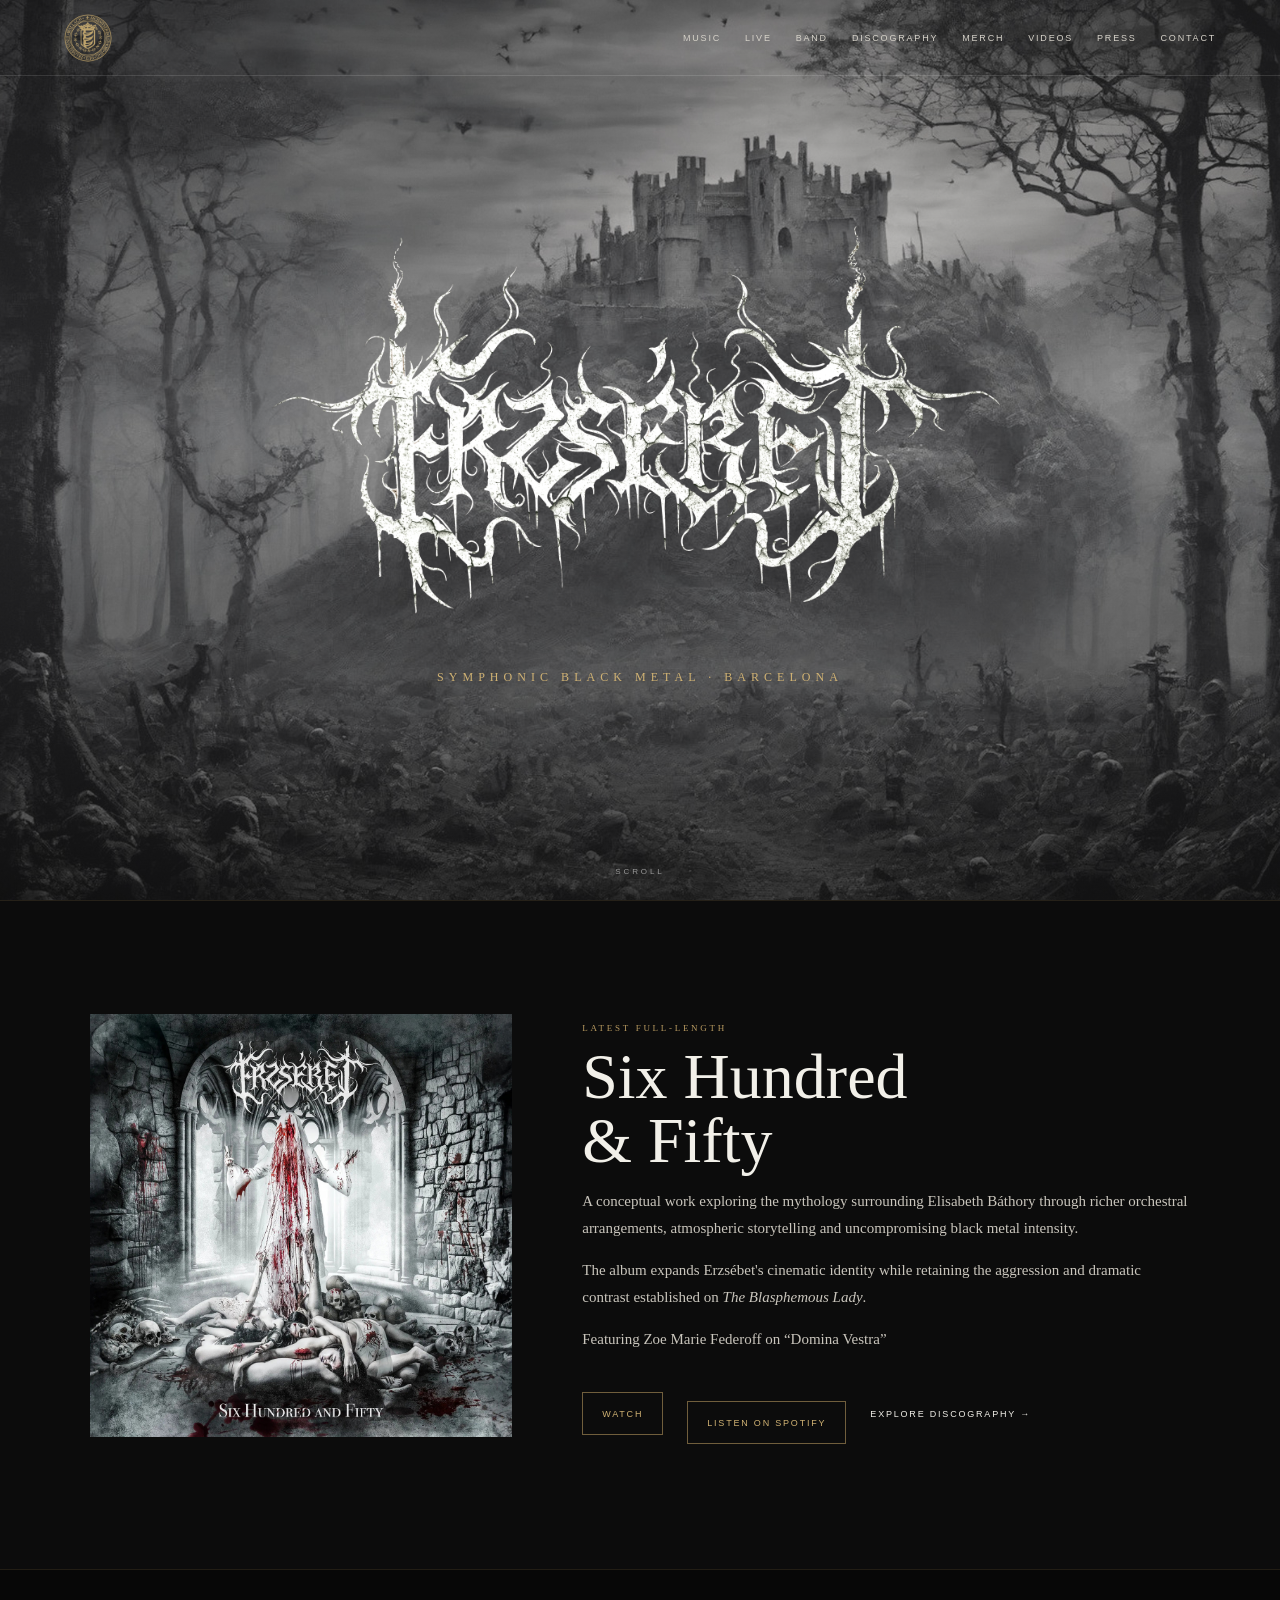
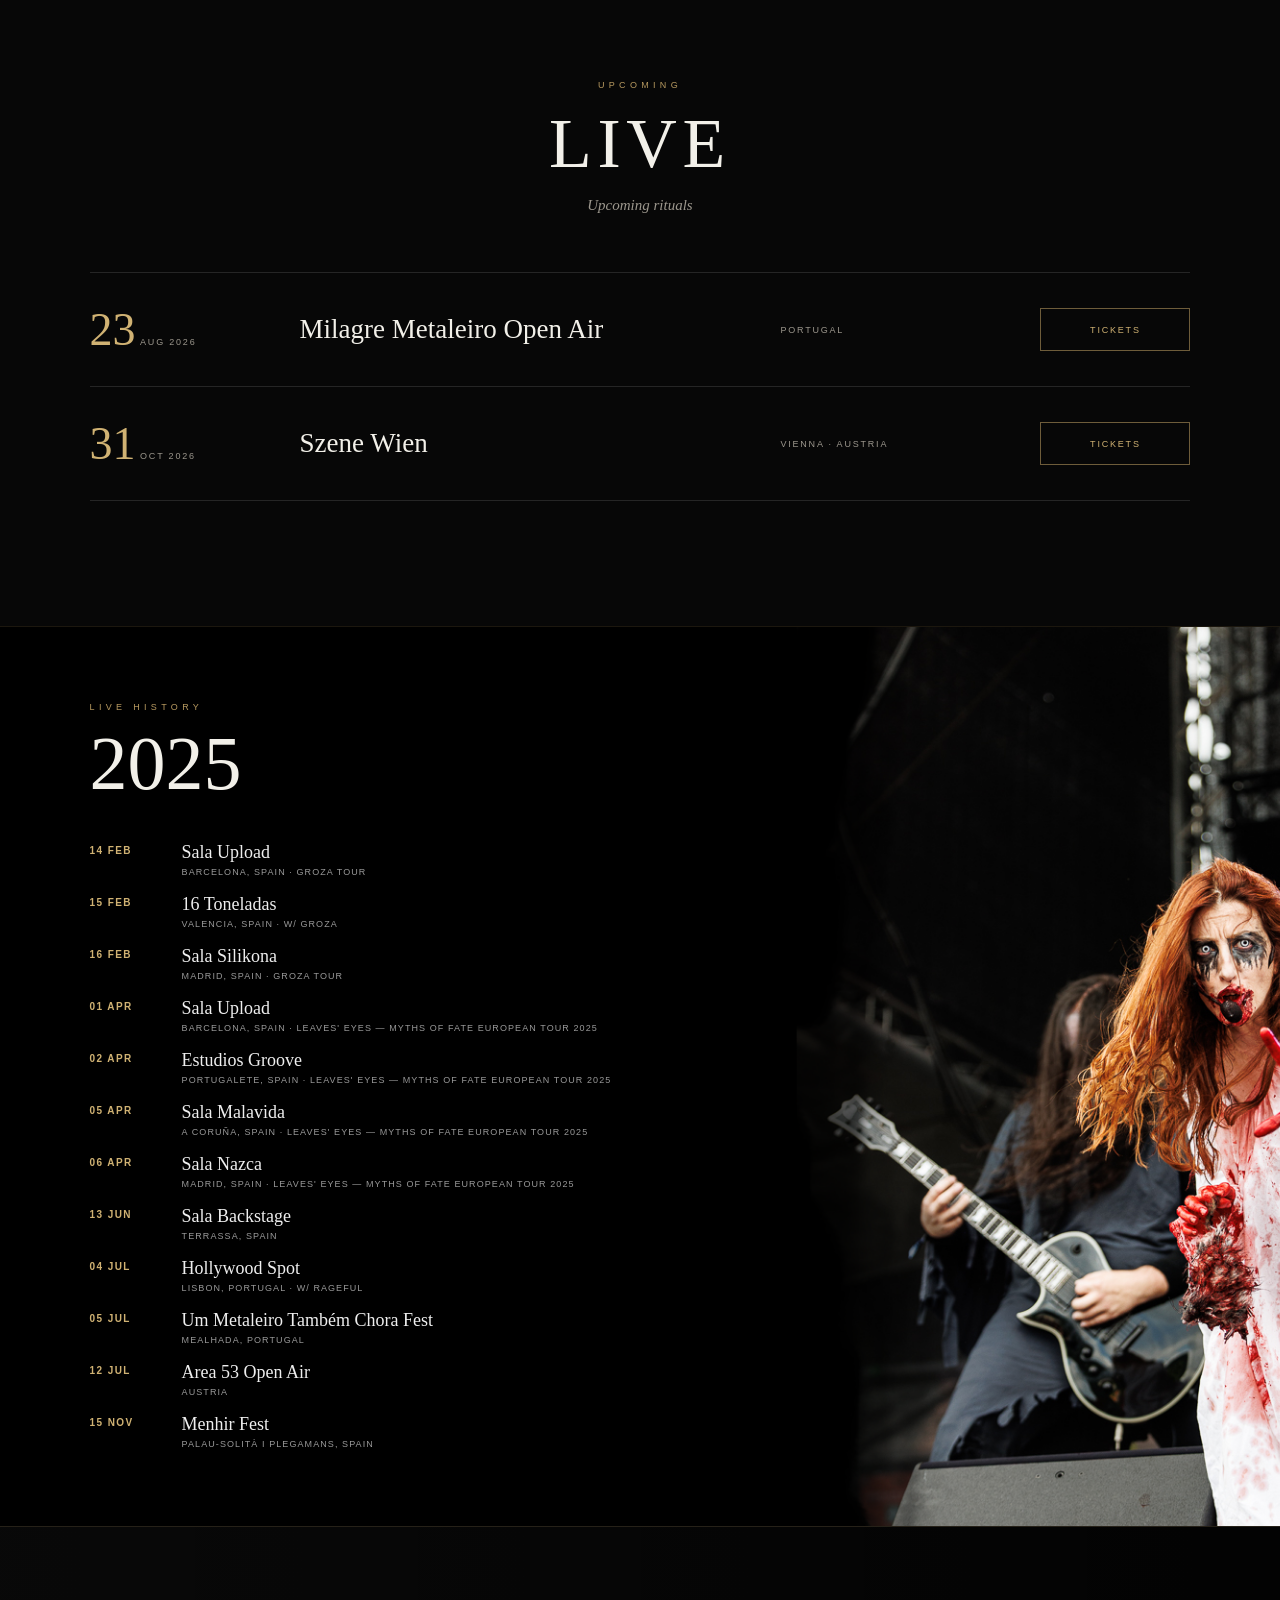
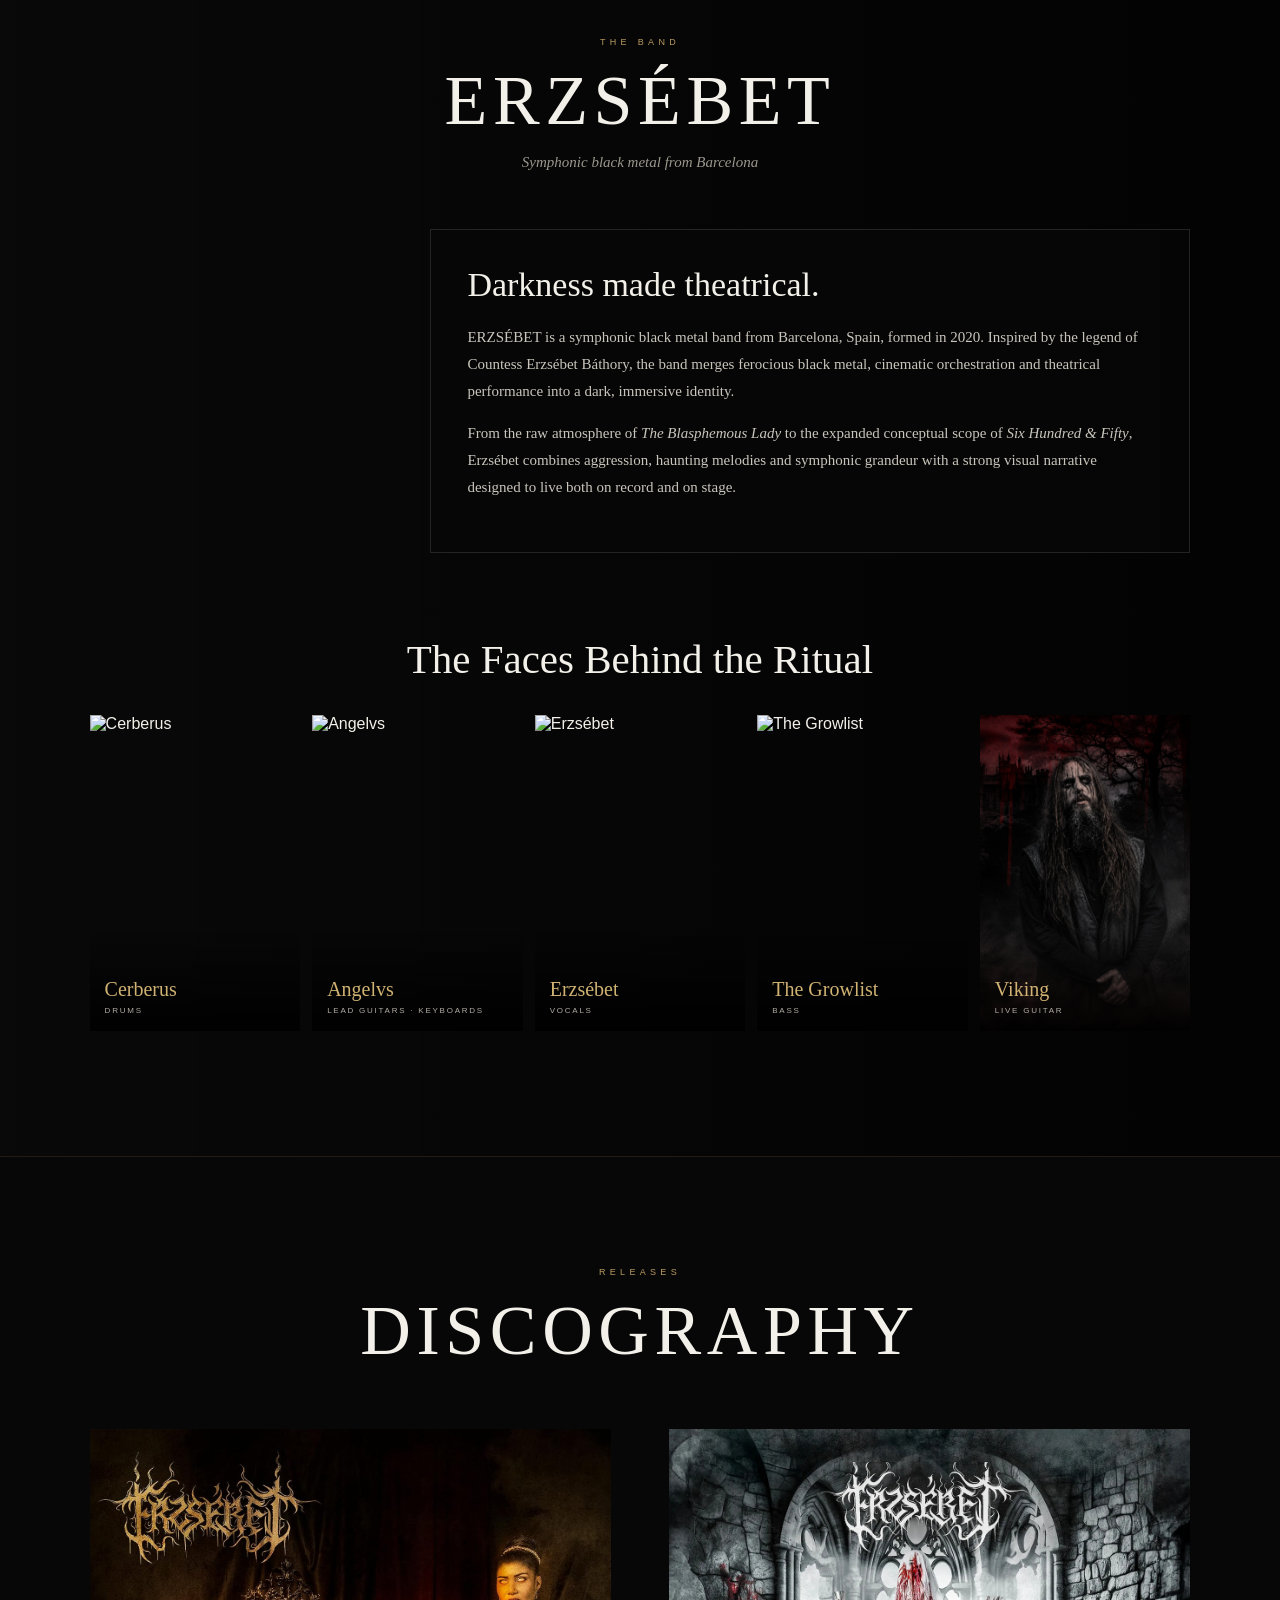
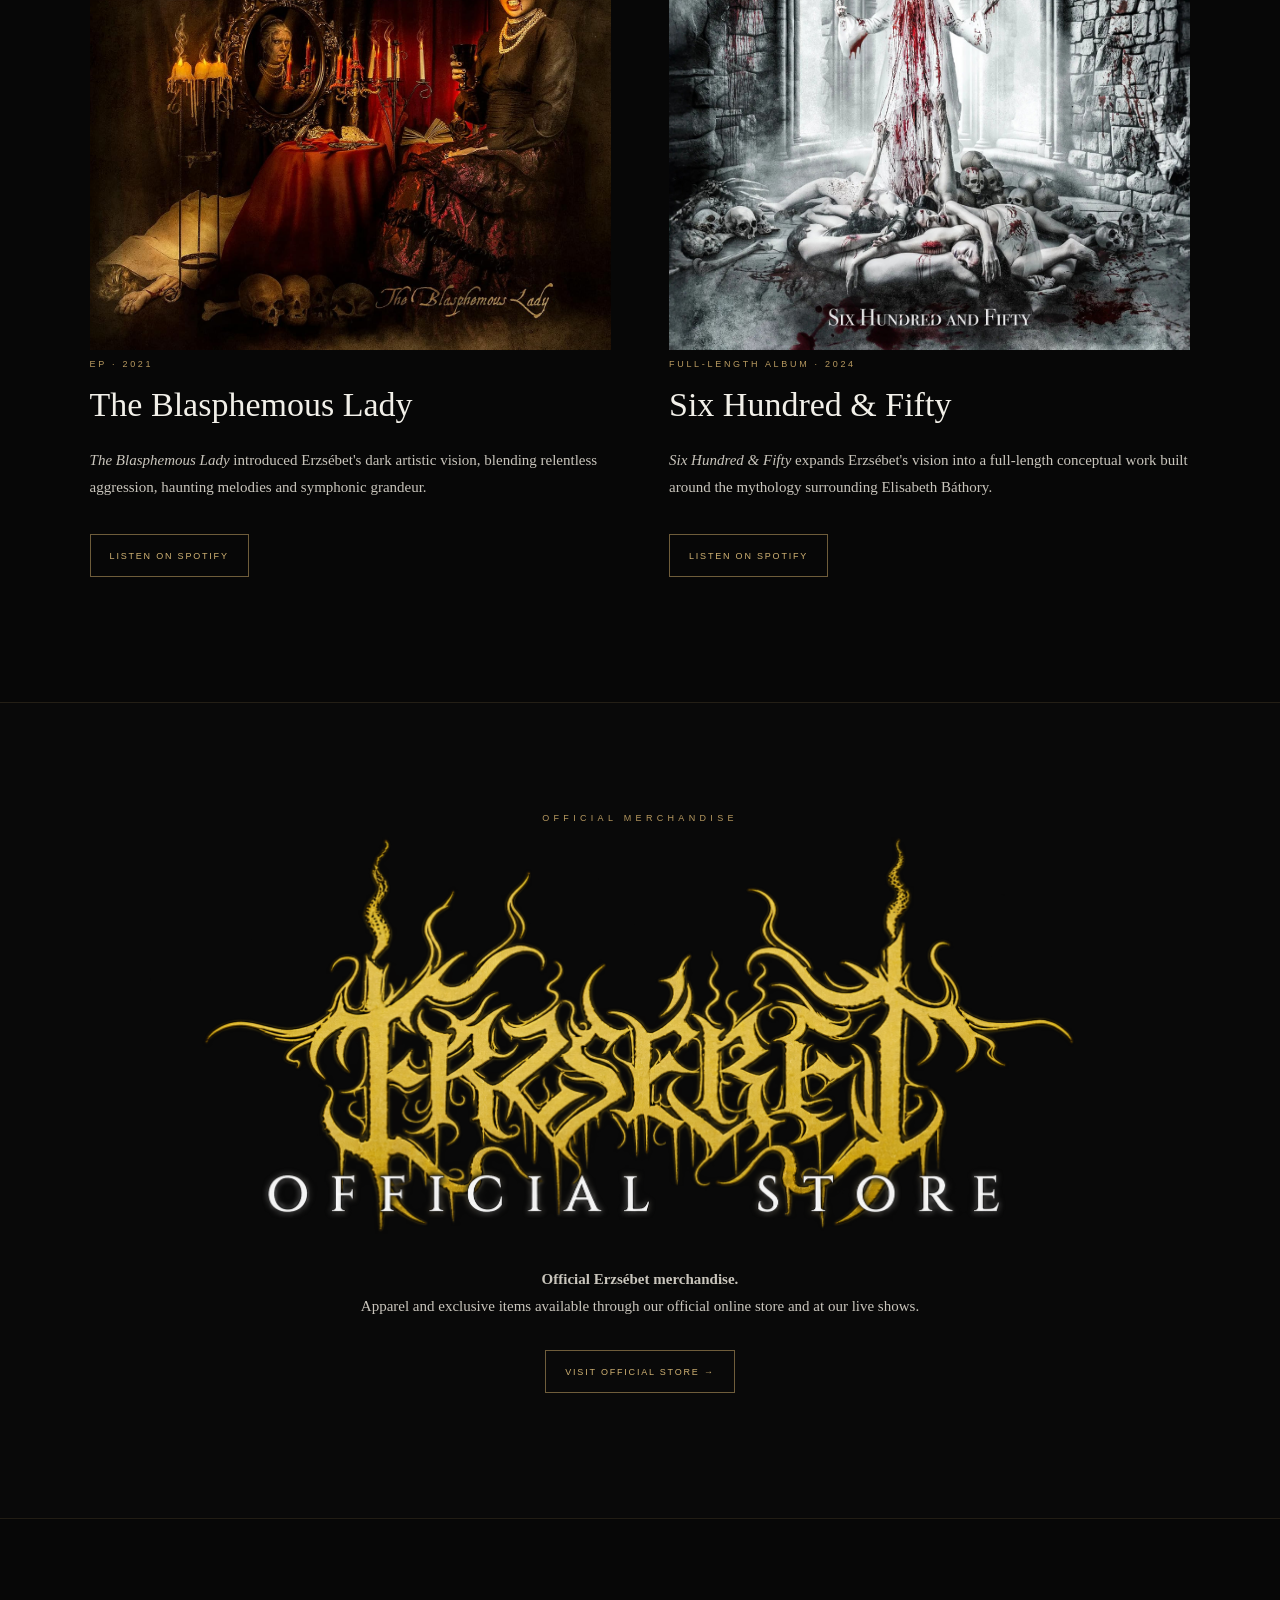
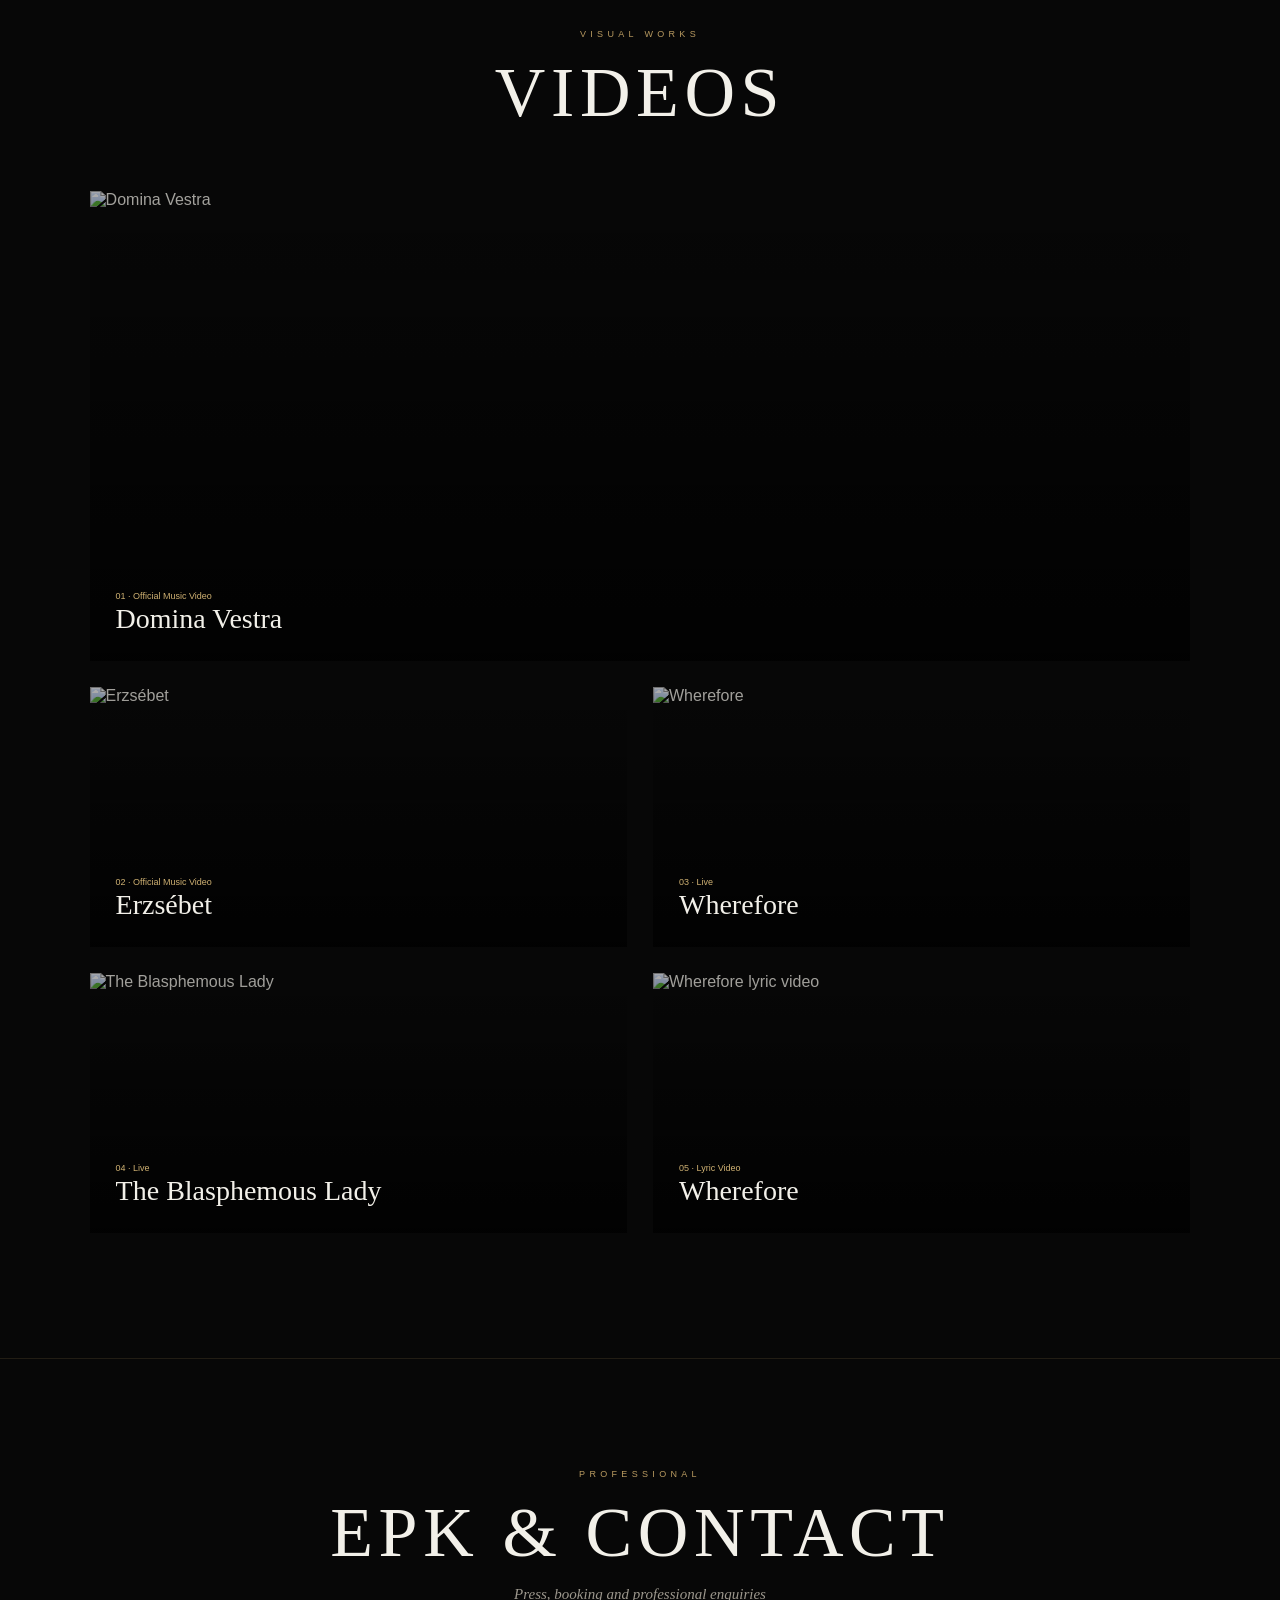
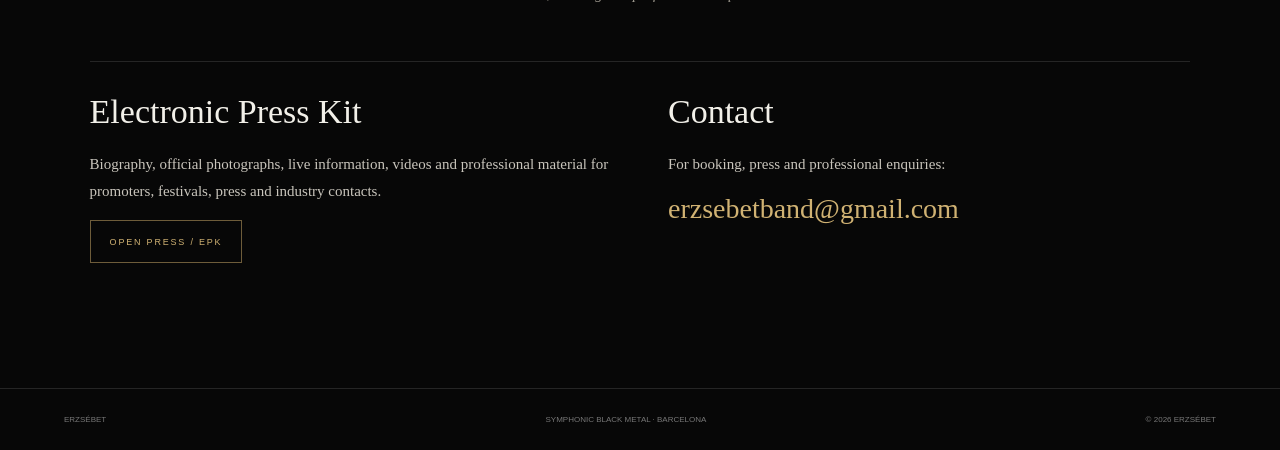
==== index.html @ c4581b89 "Add Open Graph and social sharing metadata" ====
<!doctype html><html lang="en"><head><meta charset="utf-8"><meta name="viewport" content="width=device-width,initial-scale=1"><meta name="theme-color" content="#070707"><title>Erzsébet — Symphonic Black Metal from Barcelona | Official Website</title><meta name="description" content="Official website of Erzsébet, symphonic black metal from Barcelona. Music, live dates, videos, discography, official merchandise, press kit and booking contact."><meta name="robots" content="index,follow"><link rel="canonical" href="https://erzsebet-website.vercel.app/"><meta property="og:type" content="website"><meta property="og:site_name" content="Erzsébet"><meta property="og:title" content="Erzsébet — Symphonic Black Metal from Barcelona"><meta property="og:description" content="Official website of Erzsébet. Music, live dates, videos, discography, official merchandise, press kit and booking contact."><meta property="og:url" content="https://erzsebet-website.vercel.app/"><meta property="og:image" content="https://erzsebet-website.vercel.app/assets/band.jpg"><meta property="og:image:alt" content="Erzsébet — Symphonic Black Metal from Barcelona"><meta name="twitter:card" content="summary_large_image"><meta name="twitter:title" content="Erzsébet — Symphonic Black Metal from Barcelona"><meta name="twitter:description" content="Official website of Erzsébet. Music, live dates, videos, discography, official merchandise, press kit and booking contact."><meta name="twitter:image" content="https://erzsebet-website.vercel.app/assets/band.jpg"><link rel="icon" href="./assets/seal-button.svg" type="image/svg+xml"><style>:root{--gold:#b89a60;--gold-soft:#d0b273;--ink:#f2f0e9;--muted:#9c978d;--line:rgba(255,255,255,.12);--black:#070707}*{box-sizing:border-box}html{scroll-behavior:smooth}html,body{margin:0;min-height:100%;background:var(--black);color:var(--ink)}body{font-family:Arial,Helvetica,sans-serif;overflow-x:hidden}a{color:inherit;text-decoration:none}img{max-width:100%}.hero{position:relative;min-height:100svh;overflow:hidden;display:grid;place-items:center;background:#0a0a0a url('./assets/hero.jpg') center/cover no-repeat}.hero:before{content:"";position:absolute;inset:0;background:linear-gradient(180deg,rgba(0,0,0,.36),rgba(0,0,0,.12) 48%,rgba(0,0,0,.55))}header{position:absolute;z-index:3;top:0;left:0;right:0;height:76px;padding:0 5vw;display:flex;align-items:center;justify-content:space-between;border-bottom:1px solid var(--line)}.monogram{width:48px;height:48px;display:grid;place-items:center}.monogram img{width:100%;height:100%;object-fit:contain}nav{display:flex;gap:24px;font-size:9px;letter-spacing:.2em;text-transform:uppercase;color:#d7d3ca}.center{position:relative;z-index:2;width:min(980px,78vw);display:flex;flex-direction:column;align-items:center}.logo{width:min(900px,100%);max-height:48vh;object-fit:contain}.tagline{margin:22px 0 0;font:400 12px Georgia,serif;letter-spacing:.42em;text-transform:uppercase;color:var(--gold-soft)}.scroll{position:absolute;z-index:2;bottom:24px;font-size:8px;letter-spacing:.36em;text-transform:uppercase;color:#999}.section-shell{width:min(1120px,86vw);margin:auto}.eyebrow{text-align:center;margin:0 0 14px;color:var(--gold);font-size:9px;letter-spacing:.48em;text-transform:uppercase}.section-title{text-align:center;margin:0;font:400 clamp(38px,6vw,70px) Georgia,serif;letter-spacing:.08em;text-transform:uppercase}.section-intro{text-align:center;margin:13px auto 58px;color:var(--muted);font:italic 15px Georgia,serif}.music,.live,.band,.discography,.merch,.videos,.contact{padding:110px 7vw 125px;border-top:1px solid rgba(184,154,96,.15)}.music{background:#0c0c0c}.music-grid{display:grid;grid-template-columns:.82fr 1.18fr;gap:70px;align-items:center}.latest-cover img,.cover{width:100%;aspect-ratio:1;object-fit:cover}.music-copy .overline,.release-meta{color:var(--gold);font-size:9px;letter-spacing:.3em;text-transform:uppercase}.music-copy h2{font:400 clamp(38px,5vw,66px)/1 Georgia,serif;margin:0}.music-copy p,.release-description,.band-copy p,.contact-block p{color:#c9c5bc;font:15px/1.8 Georgia,serif}.button,.ticket,.spotify{display:inline-flex;align-items:center;justify-content:center;min-height:43px;padding:0 19px;border:1px solid rgba(184,154,96,.58);color:var(--gold-soft);font-size:9px;letter-spacing:.2em;text-transform:uppercase}.action-row{display:flex;gap:24px;margin-top:30px;align-items:center;flex-wrap:wrap}.text-link{font-size:9px;letter-spacing:.2em;text-transform:uppercase}.dates{border-top:1px solid var(--line)}.date-row{display:grid;grid-template-columns:180px 1fr 230px 150px;gap:30px;align-items:center;padding:30px 0;border-bottom:1px solid var(--line)}.day{font:46px Georgia,serif;color:var(--gold-soft)}.month-year,.location{font-size:9px;letter-spacing:.2em;text-transform:uppercase;color:var(--muted)}.event-name{font:27px Georgia,serif}.live-history{position:relative;min-height:900px;border-top:1px solid rgba(184,154,96,.15);background:#000 url('./assets/live-history-2025.png') center/cover no-repeat;display:flex;align-items:center}.history-wrap{width:min(1120px,86vw);margin:auto}.history-copy{width:48%;max-width:590px;padding:70px 0}.history-kicker{margin:0 0 8px;color:var(--gold);font-size:9px;letter-spacing:.48em;text-transform:uppercase}.history-year{margin:0 0 34px;font:400 clamp(48px,6vw,76px) Georgia,serif;color:var(--ink)}.history-list{display:grid;gap:13px}.history-item{display:grid;grid-template-columns:76px 1fr;gap:16px;align-items:start}.history-date{color:var(--gold-soft);font-size:10px;font-weight:bold;letter-spacing:.14em;text-transform:uppercase;padding-top:4px}.history-place{font:18px/1.25 Georgia,serif;color:#eee}.history-detail{display:block;margin-top:3px;color:#999;font:9px/1.5 Arial,sans-serif;letter-spacing:.12em;text-transform:uppercase}.band{position:relative;background:#0c0c0c url('./assets/band.jpg') center 42%/cover no-repeat}.band:before{content:"";position:absolute;inset:0;background:linear-gradient(90deg,rgba(0,0,0,.3),rgba(0,0,0,.78))}.band .section-shell{position:relative}.band-grid{display:grid;grid-template-columns:minmax(0,760px);justify-content:end;margin-top:58px}.band-copy{padding:36px;background:rgba(7,7,7,.6);border:1px solid var(--line)}.band-copy h3,.contact-block h3{font:400 34px Georgia,serif;margin:0 0 20px}.faces{margin-top:82px}.faces-title{text-align:center;margin:0 0 32px;font:400 clamp(28px,3.2vw,42px) Georgia,serif}.faces-grid{display:grid;grid-template-columns:repeat(5,1fr);gap:12px}.face-card{position:relative;aspect-ratio:2/3;overflow:hidden}.face-card img{width:100%;height:100%;object-fit:cover}.face-info{position:absolute;left:0;right:0;bottom:0;padding:54px 15px 16px;background:linear-gradient(transparent,rgba(0,0,0,.94))}.face-name{display:block;color:var(--gold-soft);font:20px Georgia,serif}.face-role{display:block;margin-top:5px;color:#b2ada4;font-size:8px;letter-spacing:.22em;text-transform:uppercase}.releases{display:grid;grid-template-columns:1fr 1fr;gap:58px;margin-top:58px}.releases article{display:flex;flex-direction:column}.release-title{font:400 34px Georgia,serif;margin:8px 0}.release-description{flex:1}.spotify{margin-top:18px;align-self:flex-start}.merch{text-align:center;background:#090909}.merch-brand{width:min(980px,96%);margin:0 auto 28px}.merch-copy{max-width:650px;margin:26px auto 30px;color:#c9c5bc;font:15px/1.8 Georgia,serif}.video-grid{display:grid;grid-template-columns:1fr 1fr;gap:26px;margin-top:58px}.video-card{position:relative;min-height:260px;overflow:hidden}.video-card:first-child{grid-column:1/-1;min-height:470px}.video-card img{width:100%;height:100%;min-height:260px;object-fit:cover;filter:brightness(.68)}.video-card:first-child img{min-height:470px}.video-overlay{position:absolute;inset:0;display:flex;align-items:flex-end;padding:26px;background:linear-gradient(transparent,rgba(0,0,0,.8))}.video-label{font:28px Georgia,serif}.video-index{color:var(--gold-soft);font-size:9px}.contact-grid{display:grid;grid-template-columns:1fr 1fr;gap:56px;margin-top:58px;border-top:1px solid var(--line)}.contact-block{padding-top:31px}.email{color:var(--gold-soft);font:28px Georgia,serif}footer{display:flex;justify-content:space-between;padding:26px 5vw;border-top:1px solid var(--line);font-size:8px;color:#777;text-transform:uppercase}@media(max-width:780px){header{height:auto;min-height:102px;padding:14px 18px;display:grid;grid-template-columns:42px 1fr;gap:12px;align-items:start}.hero nav{overflow-x:auto;white-space:nowrap;padding:11px 2px}.center{width:88vw;padding-top:86px}.tagline{text-align:center;width:100%}.music,.live,.band,.discography,.merch,.videos,.contact{padding:72px 18px 82px}.music-grid,.releases,.video-grid,.contact-grid{grid-template-columns:1fr}.date-row{grid-template-columns:1fr;gap:9px}.button,.ticket,.spotify{width:100%;min-height:46px;margin-left:0;margin-right:0;align-self:stretch;text-align:center}.action-row{display:grid;grid-template-columns:1fr 1fr;gap:12px;width:100%;align-items:stretch}.action-row .button,.action-row .spotify{margin-top:0;width:100%}.action-row .text-link{grid-column:1/-1;text-align:center;padding:8px 0 0}.date-row .ticket{width:100%;justify-self:stretch;margin-top:8px}.releases article>.spotify{width:100%;align-self:stretch;margin-top:18px}.merch .button{display:flex;width:min(100%,360px);margin:0 auto}.contact-block .button{display:flex;width:100%;margin-top:18px}.live-history{min-height:auto;background-position:68% center;background-size:cover}.live-history:before{content:"";position:absolute;inset:0;background:rgba(0,0,0,.72)}.history-wrap{position:relative;width:calc(100% - 36px)}.history-copy{width:100%;max-width:none;padding:70px 0}.history-item{grid-template-columns:68px 1fr}.history-place{font-size:16px}.faces-grid{grid-template-columns:repeat(2,1fr)}.video-card,.video-card:first-child{min-height:0;aspect-ratio:16/9}.video-card img,.video-card:first-child img{min-height:0;height:100%}footer{flex-direction:column;gap:8px;text-align:center}}@media(max-width:420px){.action-row{grid-template-columns:1fr}.action-row .text-link{grid-column:1}.button,.ticket,.spotify{min-height:48px}}</style></head><body><section class="hero" id="home"><header><a class="monogram" href="#home"><img src="./assets/seal-button.svg" alt=""></a><nav><a href="#music">Music</a><a href="#live">Live</a><a href="#band">Band</a><a href="#discography">Discography</a><a href="#merch">Merch</a><a href="#videos">Videos</a><a href="./press.html">Press</a><a href="#contact">Contact</a></nav></header><div class="center"><img class="logo" src="./assets/logo.png" alt="Erzsébet"><p class="tagline">Symphonic Black Metal · Barcelona</p></div><a class="scroll" href="#music">Scroll</a></section><section class="music" id="music"><div class="section-shell music-grid"><div class="latest-cover"><img src="./assets/six-hundred-fifty.jpg" alt="Six Hundred & Fifty"></div><div class="music-copy"><p class="overline">Latest full-length</p><h2>Six Hundred<br>&amp; Fifty</h2><p>A conceptual work exploring the mythology surrounding Elisabeth Báthory through richer orchestral arrangements, atmospheric storytelling and uncompromising black metal intensity.</p><p>The album expands Erzsébet's cinematic identity while retaining the aggression and dramatic contrast established on <em>The Blasphemous Lady</em>.</p><p>Featuring Zoe Marie Federoff on “Domina Vestra”</p><div class="action-row"><a class="button" href="#videos">Watch</a><a class="spotify" href="https://open.spotify.com/intl-es/album/4jH297Oj7DX67HtGsuLCQL" target="_blank">Listen on Spotify</a><a class="text-link" href="#discography">Explore discography →</a></div></div></div></section><section class="live" id="live"><div class="section-shell"><p class="eyebrow">Upcoming</p><h2 class="section-title">Live</h2><p class="section-intro">Upcoming rituals</p><div class="dates"><article class="date-row"><div><span class="day">23</span> <span class="month-year">Aug 2026</span></div><div class="event-name">Milagre Metaleiro Open Air</div><div class="location">Portugal</div><a class="ticket" href="https://www.masqueticket.com/entradas/milagre-metaleiro-mmoa-festival-portugal-bilhetes-tickets-2026" target="_blank">Tickets</a></article><article class="date-row"><div><span class="day">31</span> <span class="month-year">Oct 2026</span></div><div class="event-name">Szene Wien</div><div class="location">Vienna · Austria</div><a class="ticket" href="https://www.oeticket.com/artist/wiener-rock-metal-zombieball/?affiliate=F07" target="_blank">Tickets</a></article></div></div></section><section class="live-history" id="live-history"><div class="history-wrap"><div class="history-copy"><p class="history-kicker">Live History</p><h2 class="history-year">2025</h2><div class="history-list"><div class="history-item"><span class="history-date">14 Feb</span><div class="history-place">Sala Upload<span class="history-detail">Barcelona, Spain · Groza Tour</span></div></div><div class="history-item"><span class="history-date">15 Feb</span><div class="history-place">16 Toneladas<span class="history-detail">Valencia, Spain · w/ Groza</span></div></div><div class="history-item"><span class="history-date">16 Feb</span><div class="history-place">Sala Silikona<span class="history-detail">Madrid, Spain · Groza Tour</span></div></div><div class="history-item"><span class="history-date">01 Apr</span><div class="history-place">Sala Upload<span class="history-detail">Barcelona, Spain · Leaves' Eyes — Myths of Fate European Tour 2025</span></div></div><div class="history-item"><span class="history-date">02 Apr</span><div class="history-place">Estudios Groove<span class="history-detail">Portugalete, Spain · Leaves' Eyes — Myths of Fate European Tour 2025</span></div></div><div class="history-item"><span class="history-date">05 Apr</span><div class="history-place">Sala Malavida<span class="history-detail">A Coruña, Spain · Leaves' Eyes — Myths of Fate European Tour 2025</span></div></div><div class="history-item"><span class="history-date">06 Apr</span><div class="history-place">Sala Nazca<span class="history-detail">Madrid, Spain · Leaves' Eyes — Myths of Fate European Tour 2025</span></div></div><div class="history-item"><span class="history-date">13 Jun</span><div class="history-place">Sala Backstage<span class="history-detail">Terrassa, Spain</span></div></div><div class="history-item"><span class="history-date">04 Jul</span><div class="history-place">Hollywood Spot<span class="history-detail">Lisbon, Portugal · w/ Rageful</span></div></div><div class="history-item"><span class="history-date">05 Jul</span><div class="history-place">Um Metaleiro Também Chora Fest<span class="history-detail">Mealhada, Portugal</span></div></div><div class="history-item"><span class="history-date">12 Jul</span><div class="history-place">Area 53 Open Air<span class="history-detail">Austria</span></div></div><div class="history-item"><span class="history-date">15 Nov</span><div class="history-place">Menhir Fest<span class="history-detail">Palau-solità i Plegamans, Spain</span></div></div></div></div></div></section><section class="band" id="band"><div class="section-shell"><p class="eyebrow">The Band</p><h2 class="section-title">Erzsébet</h2><p class="section-intro">Symphonic black metal from Barcelona</p><div class="band-grid"><div class="band-copy"><h3>Darkness made theatrical.</h3><p>ERZSÉBET is a symphonic black metal band from Barcelona, Spain, formed in 2020. Inspired by the legend of Countess Erzsébet Báthory, the band merges ferocious black metal, cinematic orchestration and theatrical performance into a dark, immersive identity.</p><p>From the raw atmosphere of <em>The Blasphemous Lady</em> to the expanded conceptual scope of <em>Six Hundred &amp; Fifty</em>, Erzsébet combines aggression, haunting melodies and symphonic grandeur with a strong visual narrative designed to live both on record and on stage.</p></div></div><div class="faces"><h3 class="faces-title">The Faces Behind the Ritual</h3><div class="faces-grid"><article class="face-card"><img src="./assets/band-cerberus.jpg" alt="Cerberus"><div class="face-info"><span class="face-name">Cerberus</span><span class="face-role">Drums</span></div></article><article class="face-card"><img src="./assets/band-angelvs.jpg" alt="Angelvs"><div class="face-info"><span class="face-name">Angelvs</span><span class="face-role">Lead Guitars · Keyboards</span></div></article><article class="face-card"><img src="./assets/band-erzsebet.jpg" alt="Erzsébet"><div class="face-info"><span class="face-name">Erzsébet</span><span class="face-role">Vocals</span></div></article><article class="face-card"><img src="./assets/band-growlist.jpg" alt="The Growlist"><div class="face-info"><span class="face-name">The Growlist</span><span class="face-role">Bass</span></div></article><article class="face-card"><img src="./assets/band-viking.jpeg" alt="Viking"><div class="face-info"><span class="face-name">Viking</span><span class="face-role">Live Guitar</span></div></article></div></div></div></section><section class="discography" id="discography"><div class="section-shell"><p class="eyebrow">Releases</p><h2 class="section-title">Discography</h2><div class="releases"><article><img class="cover" src="./assets/blasphemous-lady.jpg" alt="The Blasphemous Lady"><p class="release-meta">EP · 2021</p><h3 class="release-title">The Blasphemous Lady</h3><p class="release-description"><em>The Blasphemous Lady</em> introduced Erzsébet's dark artistic vision, blending relentless aggression, haunting melodies and symphonic grandeur.</p><a class="spotify" href="https://open.spotify.com/album/3MTNfxYTtLBVvsbmQHkxRO" target="_blank">Listen on Spotify</a></article><article><img class="cover" src="./assets/six-hundred-fifty.jpg" alt="Six Hundred & Fifty"><p class="release-meta">Full-length album · 2024</p><h3 class="release-title">Six Hundred &amp; Fifty</h3><p class="release-description"><em>Six Hundred &amp; Fifty</em> expands Erzsébet's vision into a full-length conceptual work built around the mythology surrounding Elisabeth Báthory.</p><a class="spotify" href="https://open.spotify.com/intl-es/album/4jH297Oj7DX67HtGsuLCQL" target="_blank">Listen on Spotify</a></article></div></div></section><section class="merch" id="merch"><div class="section-shell"><p class="eyebrow">Official Merchandise</p><div class="merch-brand"><img src="./assets/official-store.png" alt="Erzsébet Official Store"></div><p class="merch-copy"><strong>Official Erzsébet merchandise.</strong><br>Apparel and exclusive items available through our official online store and at our live shows.</p><a class="button" href="https://erzsebetmerch.bigcartel.com" target="_blank">Visit Official Store →</a></div></section><section class="videos" id="videos"><div class="section-shell"><p class="eyebrow">Visual works</p><h2 class="section-title">Videos</h2><div class="video-grid"><a class="video-card" href="https://www.youtube.com/watch?v=V4qPiUmkRDI" target="_blank"><img src="https://i.ytimg.com/vi/V4qPiUmkRDI/maxresdefault.jpg" alt="Domina Vestra"><div class="video-overlay"><div><span class="video-index">01 · Official Music Video</span><div class="video-label">Domina Vestra</div></div></div></a><a class="video-card" href="https://www.youtube.com/watch?v=mcx6ltFWQpo" target="_blank"><img src="https://i.ytimg.com/vi/mcx6ltFWQpo/hqdefault.jpg" alt="Erzsébet"><div class="video-overlay"><div><span class="video-index">02 · Official Music Video</span><div class="video-label">Erzsébet</div></div></div></a><a class="video-card" href="https://www.youtube.com/watch?v=GWa9Xg9MIHo" target="_blank"><img src="https://i.ytimg.com/vi/GWa9Xg9MIHo/hqdefault.jpg" alt="Wherefore"><div class="video-overlay"><div><span class="video-index">03 · Live</span><div class="video-label">Wherefore</div></div></div></a><a class="video-card" href="https://www.youtube.com/watch?v=OlewF28QaTI" target="_blank"><img src="https://i.ytimg.com/vi/OlewF28QaTI/hqdefault.jpg" alt="The Blasphemous Lady"><div class="video-overlay"><div><span class="video-index">04 · Live</span><div class="video-label">The Blasphemous Lady</div></div></div></a><a class="video-card" href="https://www.youtube.com/watch?v=fEegJwNX7ts" target="_blank"><img src="https://i.ytimg.com/vi/fEegJwNX7ts/hqdefault.jpg" alt="Wherefore lyric video"><div class="video-overlay"><div><span class="video-index">05 · Lyric Video</span><div class="video-label">Wherefore</div></div></div></a></div></div></section><section class="contact" id="contact"><div class="section-shell"><p class="eyebrow">Professional</p><h2 class="section-title">EPK &amp; Contact</h2><p class="section-intro">Press, booking and professional enquiries</p><div class="contact-grid"><div class="contact-block"><h3>Electronic Press Kit</h3><p>Biography, official photographs, live information, videos and professional material for promoters, festivals, press and industry contacts.</p><a class="button" href="./press.html">Open Press / EPK</a></div><div class="contact-block"><h3>Contact</h3><p>For booking, press and professional enquiries:</p><a class="email" href="mailto:erzsebetband@gmail.com">erzsebetband@gmail.com</a></div></div></div></section><footer><span>Erzsébet</span><span>Symphonic Black Metal · Barcelona</span><span>© 2026 Erzsébet</span></footer></body></html>
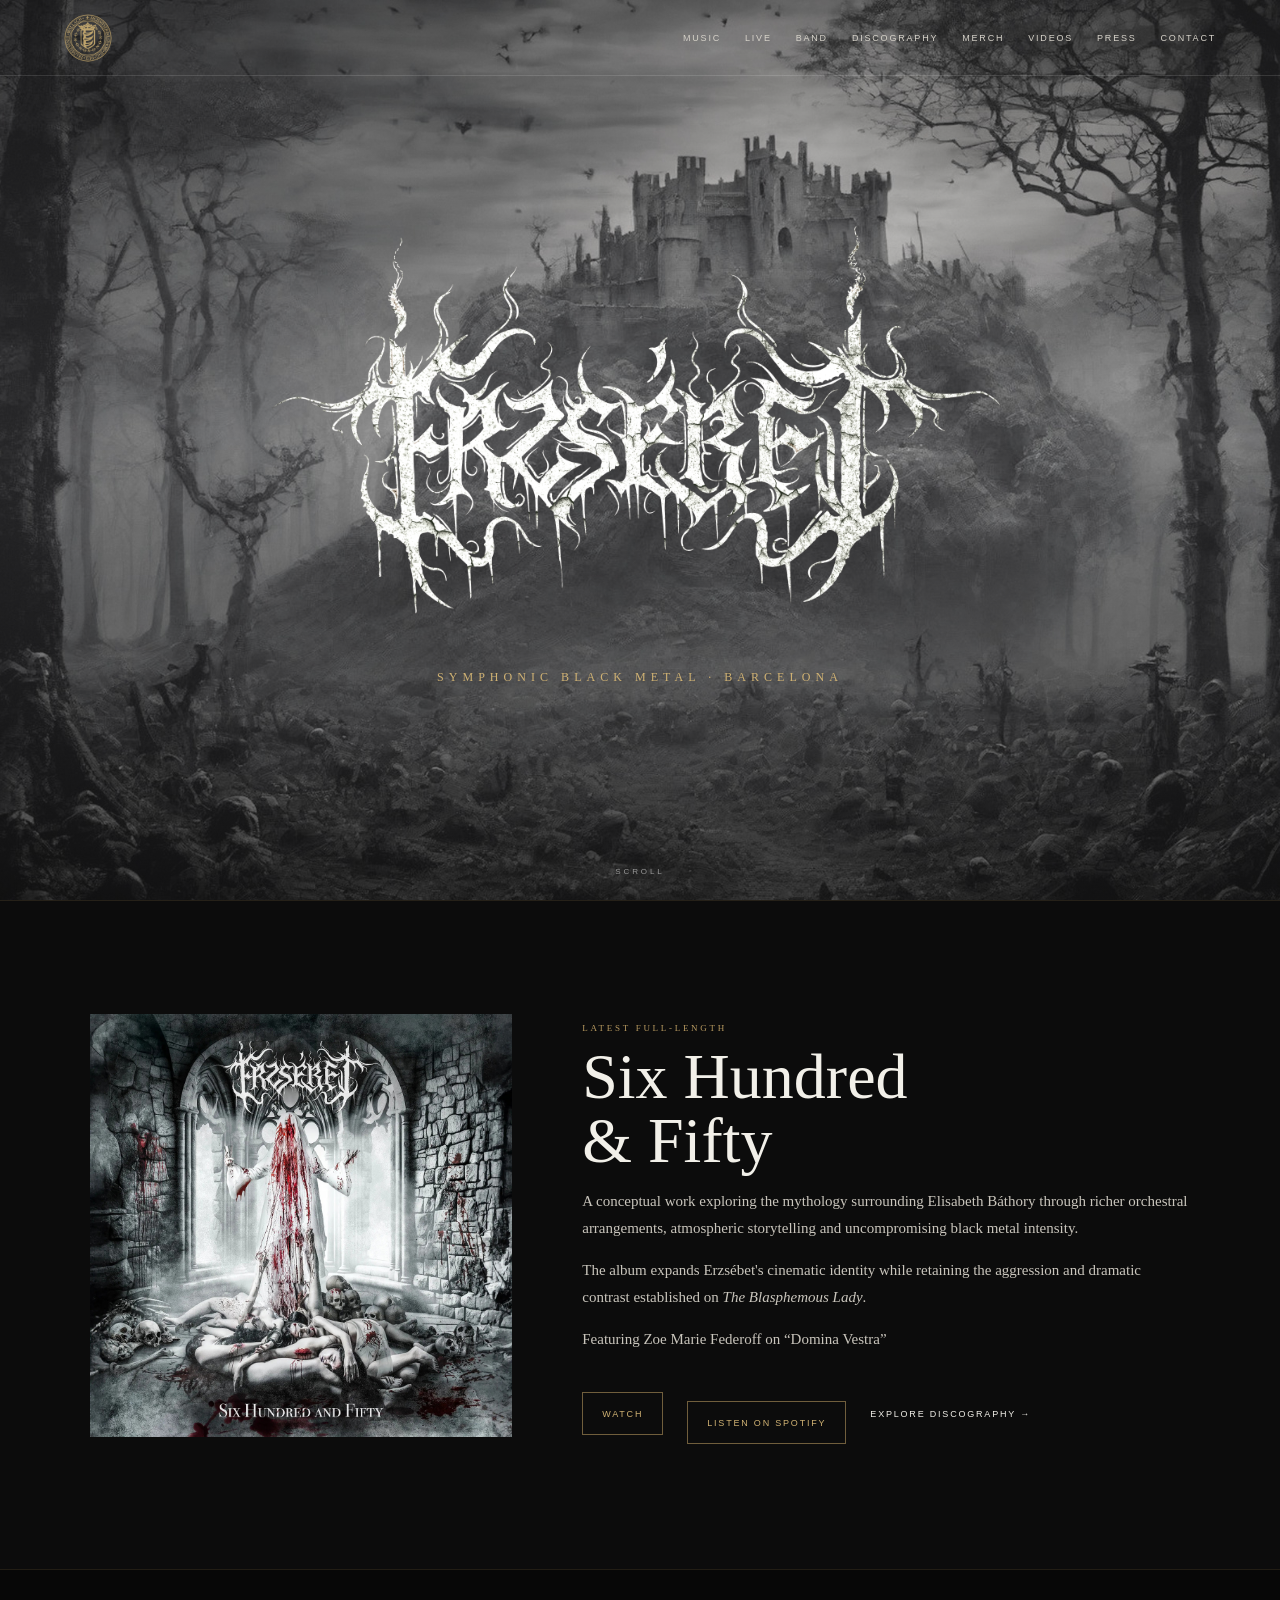
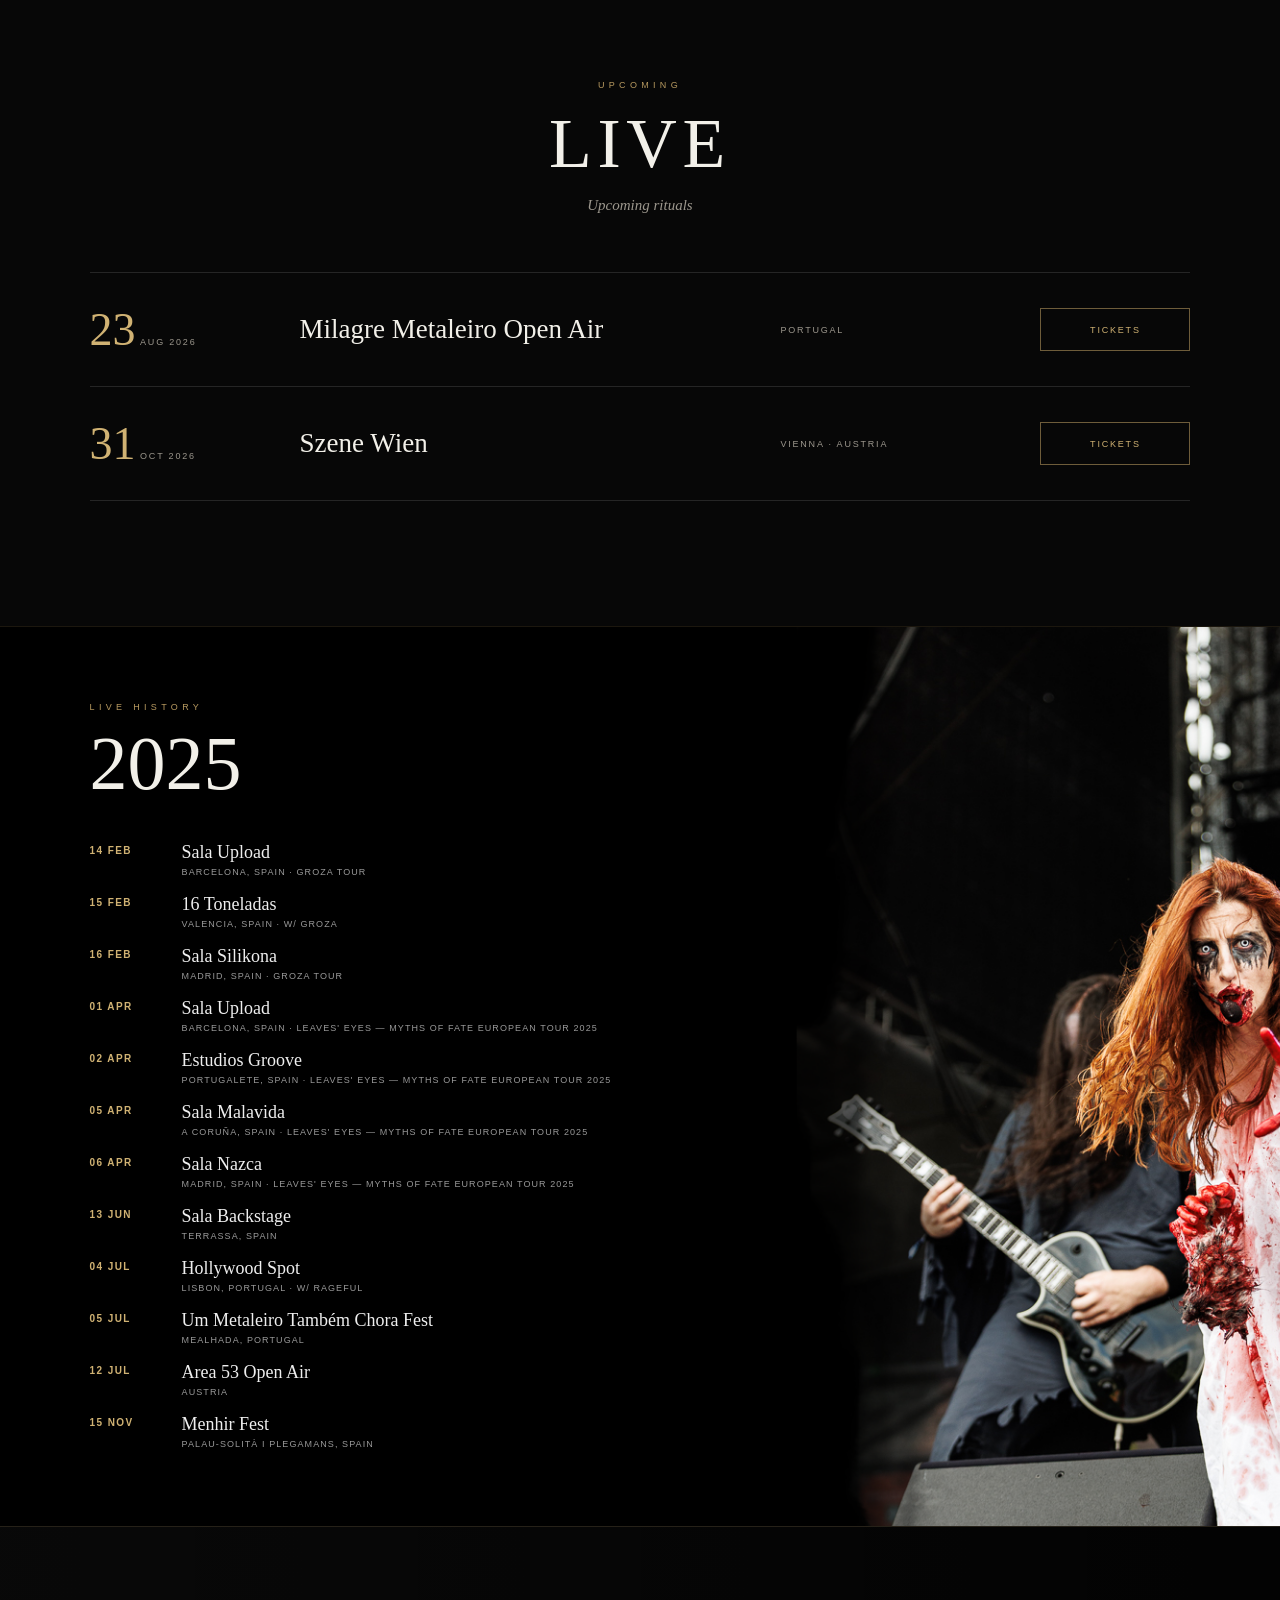
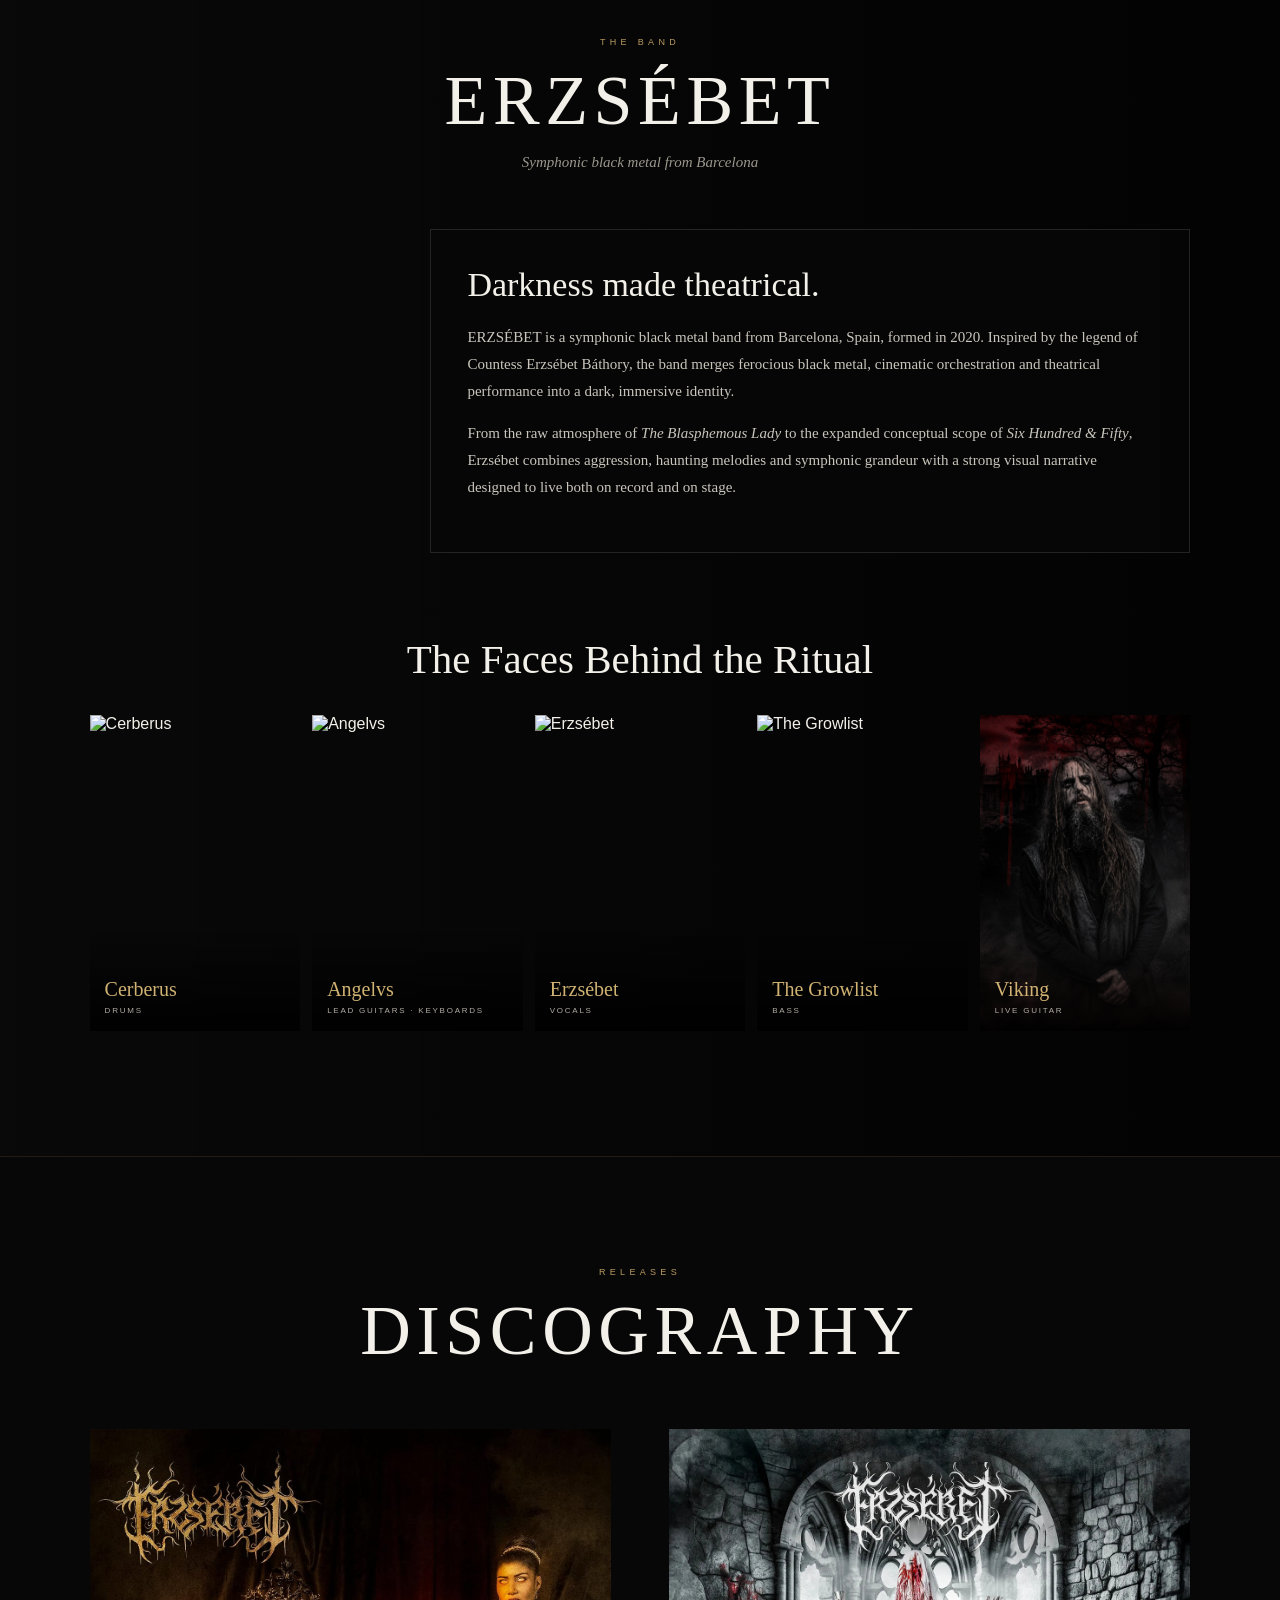
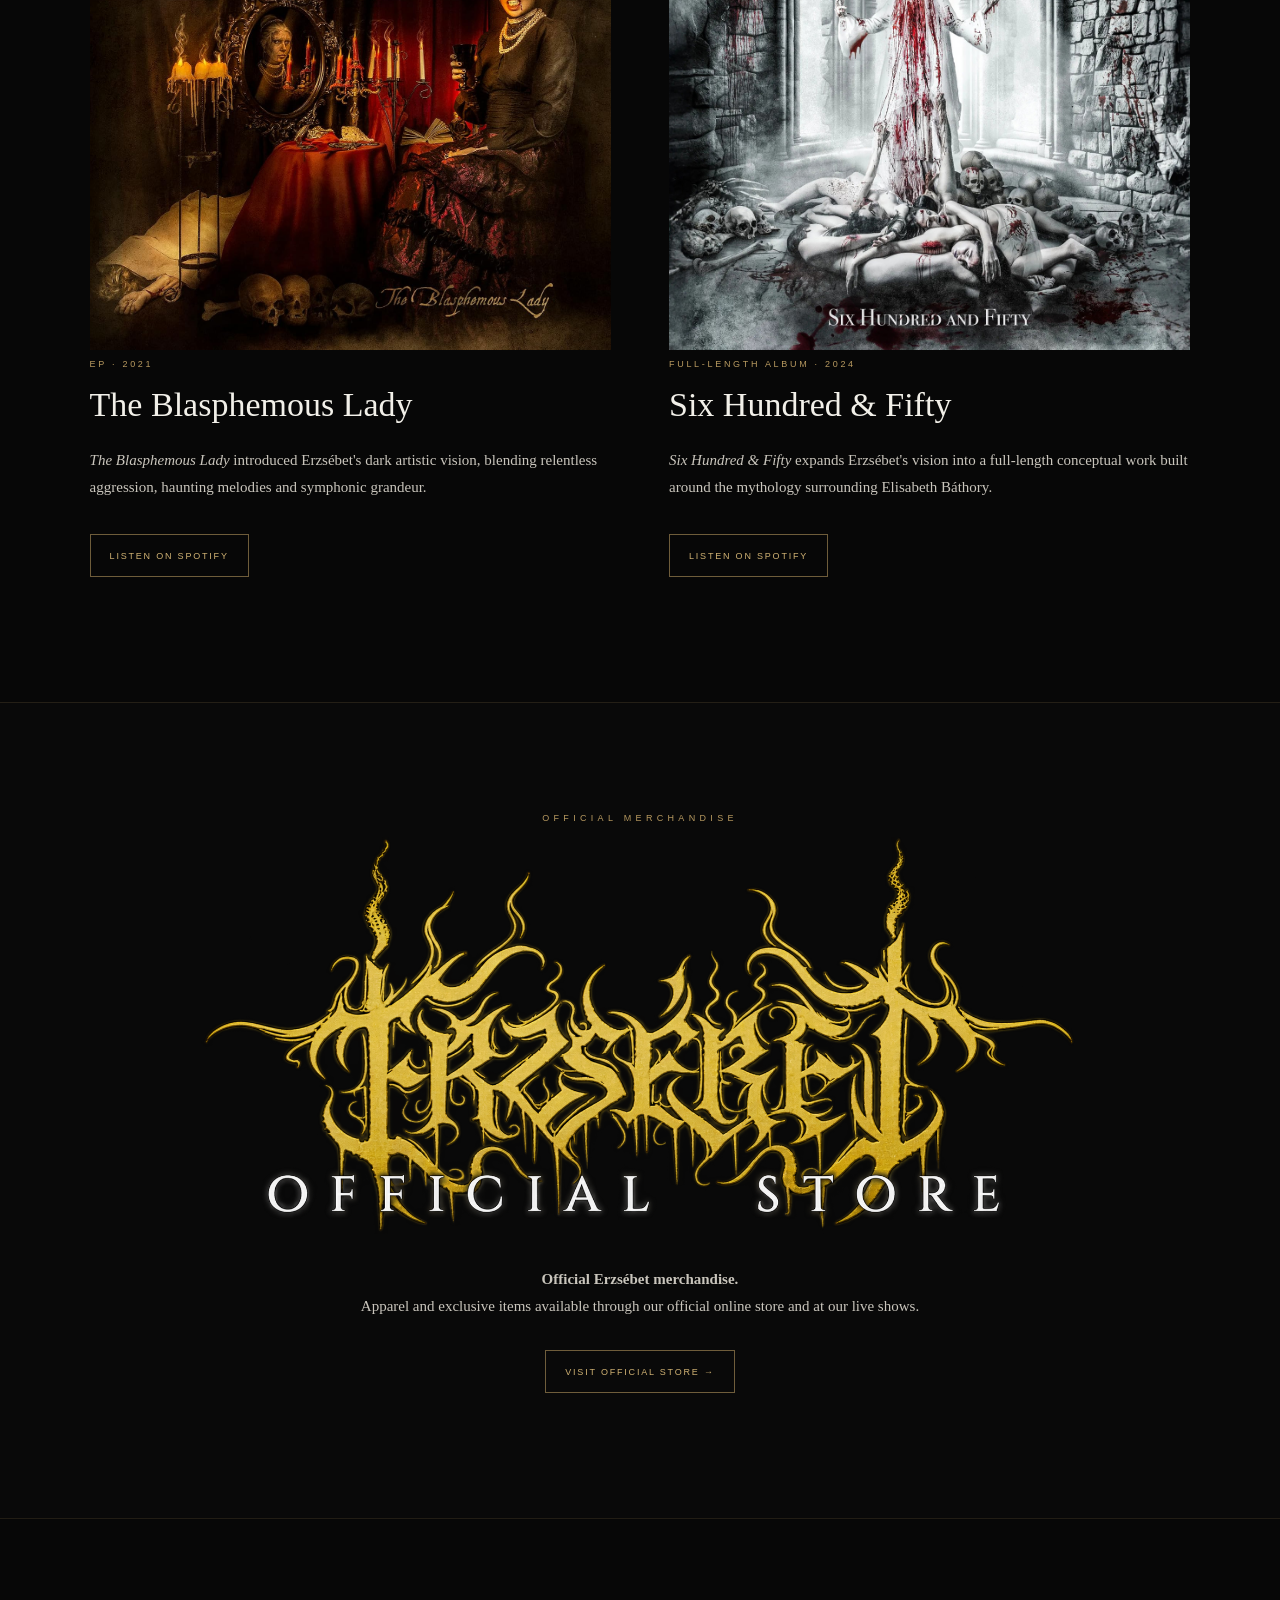
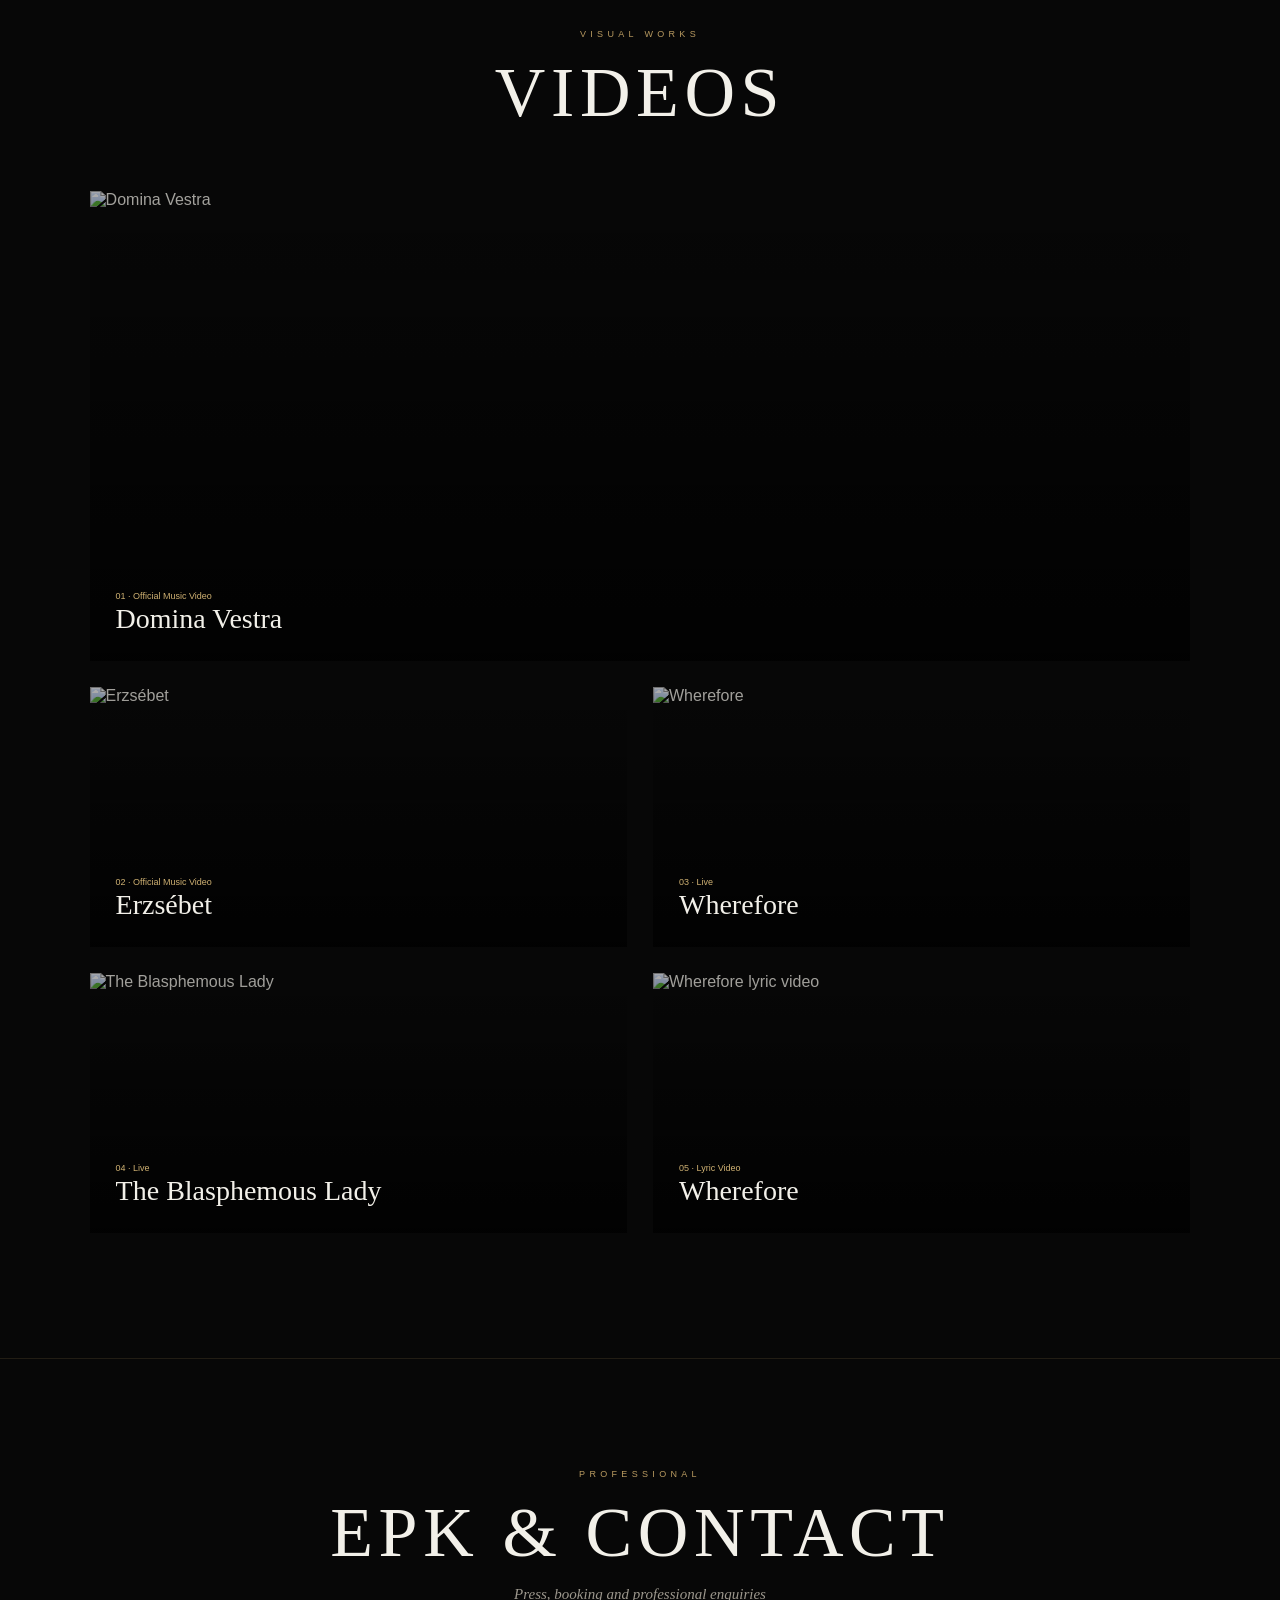
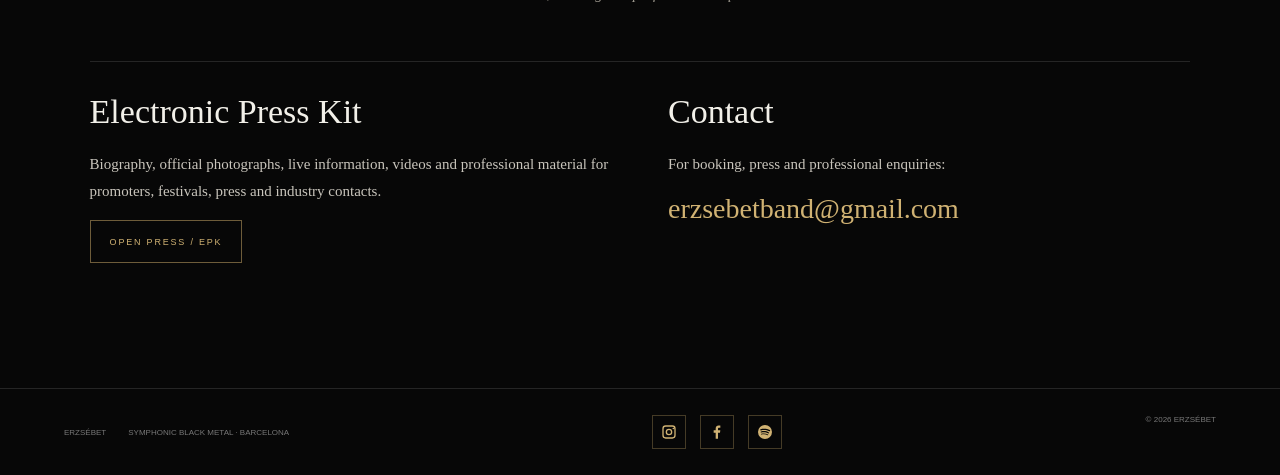
==== commit 24ffc784: "Complete SEO, footer, accessibility and performance pass [skip ci]" ====
--- a/index.html
+++ b/index.html
@@ -1 +1 @@
-<!doctype html><html lang="en"><head><meta charset="utf-8"><meta name="viewport" content="width=device-width,initial-scale=1"><meta name="theme-color" content="#070707"><title>Erzsébet — Symphonic Black Metal from Barcelona | Official Website</title><meta name="description" content="Official website of Erzsébet, symphonic black metal from Barcelona. Music, live dates, videos, discography, official merchandise, press kit and booking contact."><meta name="robots" content="index,follow"><link rel="canonical" href="https://erzsebet-website.vercel.app/"><meta property="og:type" content="website"><meta property="og:site_name" content="Erzsébet"><meta property="og:title" content="Erzsébet — Symphonic Black Metal from Barcelona"><meta property="og:description" content="Official website of Erzsébet. Music, live dates, videos, discography, official merchandise, press kit and booking contact."><meta property="og:url" content="https://erzsebet-website.vercel.app/"><meta property="og:image" content="https://erzsebet-website.vercel.app/assets/band.jpg"><meta property="og:image:alt" content="Erzsébet — Symphonic Black Metal from Barcelona"><meta name="twitter:card" content="summary_large_image"><meta name="twitter:title" content="Erzsébet — Symphonic Black Metal from Barcelona"><meta name="twitter:description" content="Official website of Erzsébet. Music, live dates, videos, discography, official merchandise, press kit and booking contact."><meta name="twitter:image" content="https://erzsebet-website.vercel.app/assets/band.jpg"><link rel="icon" href="./assets/seal-button.svg" type="image/svg+xml"><style>:root{--gold:#b89a60;--gold-soft:#d0b273;--ink:#f2f0e9;--muted:#9c978d;--line:rgba(255,255,255,.12);--black:#070707}*{box-sizing:border-box}html{scroll-behavior:smooth}html,body{margin:0;min-height:100%;background:var(--black);color:var(--ink)}body{font-family:Arial,Helvetica,sans-serif;overflow-x:hidden}a{color:inherit;text-decoration:none}img{max-width:100%}.hero{position:relative;min-height:100svh;overflow:hidden;display:grid;place-items:center;background:#0a0a0a url('./assets/hero.jpg') center/cover no-repeat}.hero:before{content:"";position:absolute;inset:0;background:linear-gradient(180deg,rgba(0,0,0,.36),rgba(0,0,0,.12) 48%,rgba(0,0,0,.55))}header{position:absolute;z-index:3;top:0;left:0;right:0;height:76px;padding:0 5vw;display:flex;align-items:center;justify-content:space-between;border-bottom:1px solid var(--line)}.monogram{width:48px;height:48px;display:grid;place-items:center}.monogram img{width:100%;height:100%;object-fit:contain}nav{display:flex;gap:24px;font-size:9px;letter-spacing:.2em;text-transform:uppercase;color:#d7d3ca}.center{position:relative;z-index:2;width:min(980px,78vw);display:flex;flex-direction:column;align-items:center}.logo{width:min(900px,100%);max-height:48vh;object-fit:contain}.tagline{margin:22px 0 0;font:400 12px Georgia,serif;letter-spacing:.42em;text-transform:uppercase;color:var(--gold-soft)}.scroll{position:absolute;z-index:2;bottom:24px;font-size:8px;letter-spacing:.36em;text-transform:uppercase;color:#999}.section-shell{width:min(1120px,86vw);margin:auto}.eyebrow{text-align:center;margin:0 0 14px;color:var(--gold);font-size:9px;letter-spacing:.48em;text-transform:uppercase}.section-title{text-align:center;margin:0;font:400 clamp(38px,6vw,70px) Georgia,serif;letter-spacing:.08em;text-transform:uppercase}.section-intro{text-align:center;margin:13px auto 58px;color:var(--muted);font:italic 15px Georgia,serif}.music,.live,.band,.discography,.merch,.videos,.contact{padding:110px 7vw 125px;border-top:1px solid rgba(184,154,96,.15)}.music{background:#0c0c0c}.music-grid{display:grid;grid-template-columns:.82fr 1.18fr;gap:70px;align-items:center}.latest-cover img,.cover{width:100%;aspect-ratio:1;object-fit:cover}.music-copy .overline,.release-meta{color:var(--gold);font-size:9px;letter-spacing:.3em;text-transform:uppercase}.music-copy h2{font:400 clamp(38px,5vw,66px)/1 Georgia,serif;margin:0}.music-copy p,.release-description,.band-copy p,.contact-block p{color:#c9c5bc;font:15px/1.8 Georgia,serif}.button,.ticket,.spotify{display:inline-flex;align-items:center;justify-content:center;min-height:43px;padding:0 19px;border:1px solid rgba(184,154,96,.58);color:var(--gold-soft);font-size:9px;letter-spacing:.2em;text-transform:uppercase}.action-row{display:flex;gap:24px;margin-top:30px;align-items:center;flex-wrap:wrap}.text-link{font-size:9px;letter-spacing:.2em;text-transform:uppercase}.dates{border-top:1px solid var(--line)}.date-row{display:grid;grid-template-columns:180px 1fr 230px 150px;gap:30px;align-items:center;padding:30px 0;border-bottom:1px solid var(--line)}.day{font:46px Georgia,serif;color:var(--gold-soft)}.month-year,.location{font-size:9px;letter-spacing:.2em;text-transform:uppercase;color:var(--muted)}.event-name{font:27px Georgia,serif}.live-history{position:relative;min-height:900px;border-top:1px solid rgba(184,154,96,.15);background:#000 url('./assets/live-history-2025.png') center/cover no-repeat;display:flex;align-items:center}.history-wrap{width:min(1120px,86vw);margin:auto}.history-copy{width:48%;max-width:590px;padding:70px 0}.history-kicker{margin:0 0 8px;color:var(--gold);font-size:9px;letter-spacing:.48em;text-transform:uppercase}.history-year{margin:0 0 34px;font:400 clamp(48px,6vw,76px) Georgia,serif;color:var(--ink)}.history-list{display:grid;gap:13px}.history-item{display:grid;grid-template-columns:76px 1fr;gap:16px;align-items:start}.history-date{color:var(--gold-soft);font-size:10px;font-weight:bold;letter-spacing:.14em;text-transform:uppercase;padding-top:4px}.history-place{font:18px/1.25 Georgia,serif;color:#eee}.history-detail{display:block;margin-top:3px;color:#999;font:9px/1.5 Arial,sans-serif;letter-spacing:.12em;text-transform:uppercase}.band{position:relative;background:#0c0c0c url('./assets/band.jpg') center 42%/cover no-repeat}.band:before{content:"";position:absolute;inset:0;background:linear-gradient(90deg,rgba(0,0,0,.3),rgba(0,0,0,.78))}.band .section-shell{position:relative}.band-grid{display:grid;grid-template-columns:minmax(0,760px);justify-content:end;margin-top:58px}.band-copy{padding:36px;background:rgba(7,7,7,.6);border:1px solid var(--line)}.band-copy h3,.contact-block h3{font:400 34px Georgia,serif;margin:0 0 20px}.faces{margin-top:82px}.faces-title{text-align:center;margin:0 0 32px;font:400 clamp(28px,3.2vw,42px) Georgia,serif}.faces-grid{display:grid;grid-template-columns:repeat(5,1fr);gap:12px}.face-card{position:relative;aspect-ratio:2/3;overflow:hidden}.face-card img{width:100%;height:100%;object-fit:cover}.face-info{position:absolute;left:0;right:0;bottom:0;padding:54px 15px 16px;background:linear-gradient(transparent,rgba(0,0,0,.94))}.face-name{display:block;color:var(--gold-soft);font:20px Georgia,serif}.face-role{display:block;margin-top:5px;color:#b2ada4;font-size:8px;letter-spacing:.22em;text-transform:uppercase}.releases{display:grid;grid-template-columns:1fr 1fr;gap:58px;margin-top:58px}.releases article{display:flex;flex-direction:column}.release-title{font:400 34px Georgia,serif;margin:8px 0}.release-description{flex:1}.spotify{margin-top:18px;align-self:flex-start}.merch{text-align:center;background:#090909}.merch-brand{width:min(980px,96%);margin:0 auto 28px}.merch-copy{max-width:650px;margin:26px auto 30px;color:#c9c5bc;font:15px/1.8 Georgia,serif}.video-grid{display:grid;grid-template-columns:1fr 1fr;gap:26px;margin-top:58px}.video-card{position:relative;min-height:260px;overflow:hidden}.video-card:first-child{grid-column:1/-1;min-height:470px}.video-card img{width:100%;height:100%;min-height:260px;object-fit:cover;filter:brightness(.68)}.video-card:first-child img{min-height:470px}.video-overlay{position:absolute;inset:0;display:flex;align-items:flex-end;padding:26px;background:linear-gradient(transparent,rgba(0,0,0,.8))}.video-label{font:28px Georgia,serif}.video-index{color:var(--gold-soft);font-size:9px}.contact-grid{display:grid;grid-template-columns:1fr 1fr;gap:56px;margin-top:58px;border-top:1px solid var(--line)}.contact-block{padding-top:31px}.email{color:var(--gold-soft);font:28px Georgia,serif}footer{display:flex;justify-content:space-between;padding:26px 5vw;border-top:1px solid var(--line);font-size:8px;color:#777;text-transform:uppercase}@media(max-width:780px){header{height:auto;min-height:102px;padding:14px 18px;display:grid;grid-template-columns:42px 1fr;gap:12px;align-items:start}.hero nav{overflow-x:auto;white-space:nowrap;padding:11px 2px}.center{width:88vw;padding-top:86px}.tagline{text-align:center;width:100%}.music,.live,.band,.discography,.merch,.videos,.contact{padding:72px 18px 82px}.music-grid,.releases,.video-grid,.contact-grid{grid-template-columns:1fr}.date-row{grid-template-columns:1fr;gap:9px}.button,.ticket,.spotify{width:100%;min-height:46px;margin-left:0;margin-right:0;align-self:stretch;text-align:center}.action-row{display:grid;grid-template-columns:1fr 1fr;gap:12px;width:100%;align-items:stretch}.action-row .button,.action-row .spotify{margin-top:0;width:100%}.action-row .text-link{grid-column:1/-1;text-align:center;padding:8px 0 0}.date-row .ticket{width:100%;justify-self:stretch;margin-top:8px}.releases article>.spotify{width:100%;align-self:stretch;margin-top:18px}.merch .button{display:flex;width:min(100%,360px);margin:0 auto}.contact-block .button{display:flex;width:100%;margin-top:18px}.live-history{min-height:auto;background-position:68% center;background-size:cover}.live-history:before{content:"";position:absolute;inset:0;background:rgba(0,0,0,.72)}.history-wrap{position:relative;width:calc(100% - 36px)}.history-copy{width:100%;max-width:none;padding:70px 0}.history-item{grid-template-columns:68px 1fr}.history-place{font-size:16px}.faces-grid{grid-template-columns:repeat(2,1fr)}.video-card,.video-card:first-child{min-height:0;aspect-ratio:16/9}.video-card img,.video-card:first-child img{min-height:0;height:100%}footer{flex-direction:column;gap:8px;text-align:center}}@media(max-width:420px){.action-row{grid-template-columns:1fr}.action-row .text-link{grid-column:1}.button,.ticket,.spotify{min-height:48px}}</style></head><body><section class="hero" id="home"><header><a class="monogram" href="#home"><img src="./assets/seal-button.svg" alt=""></a><nav><a href="#music">Music</a><a href="#live">Live</a><a href="#band">Band</a><a href="#discography">Discography</a><a href="#merch">Merch</a><a href="#videos">Videos</a><a href="./press.html">Press</a><a href="#contact">Contact</a></nav></header><div class="center"><img class="logo" src="./assets/logo.png" alt="Erzsébet"><p class="tagline">Symphonic Black Metal · Barcelona</p></div><a class="scroll" href="#music">Scroll</a></section><section class="music" id="music"><div class="section-shell music-grid"><div class="latest-cover"><img src="./assets/six-hundred-fifty.jpg" alt="Six Hundred & Fifty"></div><div class="music-copy"><p class="overline">Latest full-length</p><h2>Six Hundred<br>&amp; Fifty</h2><p>A conceptual work exploring the mythology surrounding Elisabeth Báthory through richer orchestral arrangements, atmospheric storytelling and uncompromising black metal intensity.</p><p>The album expands Erzsébet's cinematic identity while retaining the aggression and dramatic contrast established on <em>The Blasphemous Lady</em>.</p><p>Featuring Zoe Marie Federoff on “Domina Vestra”</p><div class="action-row"><a class="button" href="#videos">Watch</a><a class="spotify" href="https://open.spotify.com/intl-es/album/4jH297Oj7DX67HtGsuLCQL" target="_blank">Listen on Spotify</a><a class="text-link" href="#discography">Explore discography →</a></div></div></div></section><section class="live" id="live"><div class="section-shell"><p class="eyebrow">Upcoming</p><h2 class="section-title">Live</h2><p class="section-intro">Upcoming rituals</p><div class="dates"><article class="date-row"><div><span class="day">23</span> <span class="month-year">Aug 2026</span></div><div class="event-name">Milagre Metaleiro Open Air</div><div class="location">Portugal</div><a class="ticket" href="https://www.masqueticket.com/entradas/milagre-metaleiro-mmoa-festival-portugal-bilhetes-tickets-2026" target="_blank">Tickets</a></article><article class="date-row"><div><span class="day">31</span> <span class="month-year">Oct 2026</span></div><div class="event-name">Szene Wien</div><div class="location">Vienna · Austria</div><a class="ticket" href="https://www.oeticket.com/artist/wiener-rock-metal-zombieball/?affiliate=F07" target="_blank">Tickets</a></article></div></div></section><section class="live-history" id="live-history"><div class="history-wrap"><div class="history-copy"><p class="history-kicker">Live History</p><h2 class="history-year">2025</h2><div class="history-list"><div class="history-item"><span class="history-date">14 Feb</span><div class="history-place">Sala Upload<span class="history-detail">Barcelona, Spain · Groza Tour</span></div></div><div class="history-item"><span class="history-date">15 Feb</span><div class="history-place">16 Toneladas<span class="history-detail">Valencia, Spain · w/ Groza</span></div></div><div class="history-item"><span class="history-date">16 Feb</span><div class="history-place">Sala Silikona<span class="history-detail">Madrid, Spain · Groza Tour</span></div></div><div class="history-item"><span class="history-date">01 Apr</span><div class="history-place">Sala Upload<span class="history-detail">Barcelona, Spain · Leaves' Eyes — Myths of Fate European Tour 2025</span></div></div><div class="history-item"><span class="history-date">02 Apr</span><div class="history-place">Estudios Groove<span class="history-detail">Portugalete, Spain · Leaves' Eyes — Myths of Fate European Tour 2025</span></div></div><div class="history-item"><span class="history-date">05 Apr</span><div class="history-place">Sala Malavida<span class="history-detail">A Coruña, Spain · Leaves' Eyes — Myths of Fate European Tour 2025</span></div></div><div class="history-item"><span class="history-date">06 Apr</span><div class="history-place">Sala Nazca<span class="history-detail">Madrid, Spain · Leaves' Eyes — Myths of Fate European Tour 2025</span></div></div><div class="history-item"><span class="history-date">13 Jun</span><div class="history-place">Sala Backstage<span class="history-detail">Terrassa, Spain</span></div></div><div class="history-item"><span class="history-date">04 Jul</span><div class="history-place">Hollywood Spot<span class="history-detail">Lisbon, Portugal · w/ Rageful</span></div></div><div class="history-item"><span class="history-date">05 Jul</span><div class="history-place">Um Metaleiro Também Chora Fest<span class="history-detail">Mealhada, Portugal</span></div></div><div class="history-item"><span class="history-date">12 Jul</span><div class="history-place">Area 53 Open Air<span class="history-detail">Austria</span></div></div><div class="history-item"><span class="history-date">15 Nov</span><div class="history-place">Menhir Fest<span class="history-detail">Palau-solità i Plegamans, Spain</span></div></div></div></div></div></section><section class="band" id="band"><div class="section-shell"><p class="eyebrow">The Band</p><h2 class="section-title">Erzsébet</h2><p class="section-intro">Symphonic black metal from Barcelona</p><div class="band-grid"><div class="band-copy"><h3>Darkness made theatrical.</h3><p>ERZSÉBET is a symphonic black metal band from Barcelona, Spain, formed in 2020. Inspired by the legend of Countess Erzsébet Báthory, the band merges ferocious black metal, cinematic orchestration and theatrical performance into a dark, immersive identity.</p><p>From the raw atmosphere of <em>The Blasphemous Lady</em> to the expanded conceptual scope of <em>Six Hundred &amp; Fifty</em>, Erzsébet combines aggression, haunting melodies and symphonic grandeur with a strong visual narrative designed to live both on record and on stage.</p></div></div><div class="faces"><h3 class="faces-title">The Faces Behind the Ritual</h3><div class="faces-grid"><article class="face-card"><img src="./assets/band-cerberus.jpg" alt="Cerberus"><div class="face-info"><span class="face-name">Cerberus</span><span class="face-role">Drums</span></div></article><article class="face-card"><img src="./assets/band-angelvs.jpg" alt="Angelvs"><div class="face-info"><span class="face-name">Angelvs</span><span class="face-role">Lead Guitars · Keyboards</span></div></article><article class="face-card"><img src="./assets/band-erzsebet.jpg" alt="Erzsébet"><div class="face-info"><span class="face-name">Erzsébet</span><span class="face-role">Vocals</span></div></article><article class="face-card"><img src="./assets/band-growlist.jpg" alt="The Growlist"><div class="face-info"><span class="face-name">The Growlist</span><span class="face-role">Bass</span></div></article><article class="face-card"><img src="./assets/band-viking.jpeg" alt="Viking"><div class="face-info"><span class="face-name">Viking</span><span class="face-role">Live Guitar</span></div></article></div></div></div></section><section class="discography" id="discography"><div class="section-shell"><p class="eyebrow">Releases</p><h2 class="section-title">Discography</h2><div class="releases"><article><img class="cover" src="./assets/blasphemous-lady.jpg" alt="The Blasphemous Lady"><p class="release-meta">EP · 2021</p><h3 class="release-title">The Blasphemous Lady</h3><p class="release-description"><em>The Blasphemous Lady</em> introduced Erzsébet's dark artistic vision, blending relentless aggression, haunting melodies and symphonic grandeur.</p><a class="spotify" href="https://open.spotify.com/album/3MTNfxYTtLBVvsbmQHkxRO" target="_blank">Listen on Spotify</a></article><article><img class="cover" src="./assets/six-hundred-fifty.jpg" alt="Six Hundred & Fifty"><p class="release-meta">Full-length album · 2024</p><h3 class="release-title">Six Hundred &amp; Fifty</h3><p class="release-description"><em>Six Hundred &amp; Fifty</em> expands Erzsébet's vision into a full-length conceptual work built around the mythology surrounding Elisabeth Báthory.</p><a class="spotify" href="https://open.spotify.com/intl-es/album/4jH297Oj7DX67HtGsuLCQL" target="_blank">Listen on Spotify</a></article></div></div></section><section class="merch" id="merch"><div class="section-shell"><p class="eyebrow">Official Merchandise</p><div class="merch-brand"><img src="./assets/official-store.png" alt="Erzsébet Official Store"></div><p class="merch-copy"><strong>Official Erzsébet merchandise.</strong><br>Apparel and exclusive items available through our official online store and at our live shows.</p><a class="button" href="https://erzsebetmerch.bigcartel.com" target="_blank">Visit Official Store →</a></div></section><section class="videos" id="videos"><div class="section-shell"><p class="eyebrow">Visual works</p><h2 class="section-title">Videos</h2><div class="video-grid"><a class="video-card" href="https://www.youtube.com/watch?v=V4qPiUmkRDI" target="_blank"><img src="https://i.ytimg.com/vi/V4qPiUmkRDI/maxresdefault.jpg" alt="Domina Vestra"><div class="video-overlay"><div><span class="video-index">01 · Official Music Video</span><div class="video-label">Domina Vestra</div></div></div></a><a class="video-card" href="https://www.youtube.com/watch?v=mcx6ltFWQpo" target="_blank"><img src="https://i.ytimg.com/vi/mcx6ltFWQpo/hqdefault.jpg" alt="Erzsébet"><div class="video-overlay"><div><span class="video-index">02 · Official Music Video</span><div class="video-label">Erzsébet</div></div></div></a><a class="video-card" href="https://www.youtube.com/watch?v=GWa9Xg9MIHo" target="_blank"><img src="https://i.ytimg.com/vi/GWa9Xg9MIHo/hqdefault.jpg" alt="Wherefore"><div class="video-overlay"><div><span class="video-index">03 · Live</span><div class="video-label">Wherefore</div></div></div></a><a class="video-card" href="https://www.youtube.com/watch?v=OlewF28QaTI" target="_blank"><img src="https://i.ytimg.com/vi/OlewF28QaTI/hqdefault.jpg" alt="The Blasphemous Lady"><div class="video-overlay"><div><span class="video-index">04 · Live</span><div class="video-label">The Blasphemous Lady</div></div></div></a><a class="video-card" href="https://www.youtube.com/watch?v=fEegJwNX7ts" target="_blank"><img src="https://i.ytimg.com/vi/fEegJwNX7ts/hqdefault.jpg" alt="Wherefore lyric video"><div class="video-overlay"><div><span class="video-index">05 · Lyric Video</span><div class="video-label">Wherefore</div></div></div></a></div></div></section><section class="contact" id="contact"><div class="section-shell"><p class="eyebrow">Professional</p><h2 class="section-title">EPK &amp; Contact</h2><p class="section-intro">Press, booking and professional enquiries</p><div class="contact-grid"><div class="contact-block"><h3>Electronic Press Kit</h3><p>Biography, official photographs, live information, videos and professional material for promoters, festivals, press and industry contacts.</p><a class="button" href="./press.html">Open Press / EPK</a></div><div class="contact-block"><h3>Contact</h3><p>For booking, press and professional enquiries:</p><a class="email" href="mailto:erzsebetband@gmail.com">erzsebetband@gmail.com</a></div></div></div></section><footer><span>Erzsébet</span><span>Symphonic Black Metal · Barcelona</span><span>© 2026 Erzsébet</span></footer></body></html>+<!doctype html><html lang="en"><head><meta charset="utf-8"><meta name="viewport" content="width=device-width,initial-scale=1"><meta name="theme-color" content="#070707"><title>Erzsébet — Symphonic Black Metal from Barcelona | Official Website</title><meta name="description" content="Official website of Erzsébet, symphonic black metal from Barcelona. Music, live dates, videos, discography, official merchandise, press kit and booking contact."><meta name="robots" content="index,follow"><link rel="canonical" href="https://erzsebet-website.vercel.app/"><meta property="og:type" content="website"><meta property="og:site_name" content="Erzsébet"><meta property="og:title" content="Erzsébet — Symphonic Black Metal from Barcelona"><meta property="og:description" content="Official website of Erzsébet. Music, live dates, videos, discography, official merchandise, press kit and booking contact."><meta property="og:url" content="https://erzsebet-website.vercel.app/"><meta property="og:image" content="https://erzsebet-website.vercel.app/assets/band.jpg"><meta property="og:image:alt" content="Erzsébet — Symphonic Black Metal from Barcelona"><meta name="twitter:card" content="summary_large_image"><meta name="twitter:title" content="Erzsébet — Symphonic Black Metal from Barcelona"><meta name="twitter:description" content="Official website of Erzsébet. Music, live dates, videos, discography, official merchandise, press kit and booking contact."><meta name="twitter:image" content="https://erzsebet-website.vercel.app/assets/band.jpg"><link rel="icon" href="./assets/seal-button.svg" type="image/svg+xml"><script type="application/ld+json">{"@context":"https://schema.org","@type":"MusicGroup","name":"Erzsébet","url":"https://erzsebet-website.vercel.app/","genre":"Symphonic Black Metal","foundingLocation":{"@type":"Place","name":"Barcelona, Spain"},"sameAs":["https://www.instagram.com/erzsebet_music/","https://www.facebook.com/erzsebetofficial","https://open.spotify.com/artist/6eJYV2XwmZrrAdQlRDrhSn"]}</script><style>:root{--gold:#b89a60;--gold-soft:#d0b273;--ink:#f2f0e9;--muted:#9c978d;--line:rgba(255,255,255,.12);--black:#070707}*{box-sizing:border-box}html{scroll-behavior:smooth}html,body{margin:0;min-height:100%;background:var(--black);color:var(--ink)}body{font-family:Arial,Helvetica,sans-serif;overflow-x:hidden}a{color:inherit;text-decoration:none}img{max-width:100%}.hero{position:relative;min-height:100svh;overflow:hidden;display:grid;place-items:center;background:#0a0a0a url('./assets/hero.jpg') center/cover no-repeat}.hero:before{content:"";position:absolute;inset:0;background:linear-gradient(180deg,rgba(0,0,0,.36),rgba(0,0,0,.12) 48%,rgba(0,0,0,.55))}header{position:absolute;z-index:3;top:0;left:0;right:0;height:76px;padding:0 5vw;display:flex;align-items:center;justify-content:space-between;border-bottom:1px solid var(--line)}.monogram{width:48px;height:48px;display:grid;place-items:center}.monogram img{width:100%;height:100%;object-fit:contain}nav{display:flex;gap:24px;font-size:9px;letter-spacing:.2em;text-transform:uppercase;color:#d7d3ca}.center{position:relative;z-index:2;width:min(980px,78vw);display:flex;flex-direction:column;align-items:center}.logo{width:min(900px,100%);max-height:48vh;object-fit:contain}.tagline{margin:22px 0 0;font:400 12px Georgia,serif;letter-spacing:.42em;text-transform:uppercase;color:var(--gold-soft)}.scroll{position:absolute;z-index:2;bottom:24px;font-size:8px;letter-spacing:.36em;text-transform:uppercase;color:#999}.section-shell{width:min(1120px,86vw);margin:auto}.eyebrow{text-align:center;margin:0 0 14px;color:var(--gold);font-size:9px;letter-spacing:.48em;text-transform:uppercase}.section-title{text-align:center;margin:0;font:400 clamp(38px,6vw,70px) Georgia,serif;letter-spacing:.08em;text-transform:uppercase}.section-intro{text-align:center;margin:13px auto 58px;color:var(--muted);font:italic 15px Georgia,serif}.music,.live,.band,.discography,.merch,.videos,.contact{padding:110px 7vw 125px;border-top:1px solid rgba(184,154,96,.15)}.music{background:#0c0c0c}.music-grid{display:grid;grid-template-columns:.82fr 1.18fr;gap:70px;align-items:center}.latest-cover img,.cover{width:100%;aspect-ratio:1;object-fit:cover}.music-copy .overline,.release-meta{color:var(--gold);font-size:9px;letter-spacing:.3em;text-transform:uppercase}.music-copy h2{font:400 clamp(38px,5vw,66px)/1 Georgia,serif;margin:0}.music-copy p,.release-description,.band-copy p,.contact-block p{color:#c9c5bc;font:15px/1.8 Georgia,serif}.button,.ticket,.spotify{display:inline-flex;align-items:center;justify-content:center;min-height:43px;padding:0 19px;border:1px solid rgba(184,154,96,.58);color:var(--gold-soft);font-size:9px;letter-spacing:.2em;text-transform:uppercase}.action-row{display:flex;gap:24px;margin-top:30px;align-items:center;flex-wrap:wrap}.text-link{font-size:9px;letter-spacing:.2em;text-transform:uppercase}.dates{border-top:1px solid var(--line)}.date-row{display:grid;grid-template-columns:180px 1fr 230px 150px;gap:30px;align-items:center;padding:30px 0;border-bottom:1px solid var(--line)}.day{font:46px Georgia,serif;color:var(--gold-soft)}.month-year,.location{font-size:9px;letter-spacing:.2em;text-transform:uppercase;color:var(--muted)}.event-name{font:27px Georgia,serif}.live-history{position:relative;min-height:900px;border-top:1px solid rgba(184,154,96,.15);background:#000 url('./assets/live-history-2025.png') center/cover no-repeat;display:flex;align-items:center}.history-wrap{width:min(1120px,86vw);margin:auto}.history-copy{width:48%;max-width:590px;padding:70px 0}.history-kicker{margin:0 0 8px;color:var(--gold);font-size:9px;letter-spacing:.48em;text-transform:uppercase}.history-year{margin:0 0 34px;font:400 clamp(48px,6vw,76px) Georgia,serif;color:var(--ink)}.history-list{display:grid;gap:13px}.history-item{display:grid;grid-template-columns:76px 1fr;gap:16px;align-items:start}.history-date{color:var(--gold-soft);font-size:10px;font-weight:bold;letter-spacing:.14em;text-transform:uppercase;padding-top:4px}.history-place{font:18px/1.25 Georgia,serif;color:#eee}.history-detail{display:block;margin-top:3px;color:#999;font:9px/1.5 Arial,sans-serif;letter-spacing:.12em;text-transform:uppercase}.band{position:relative;background:#0c0c0c url('./assets/band.jpg') center 42%/cover no-repeat}.band:before{content:"";position:absolute;inset:0;background:linear-gradient(90deg,rgba(0,0,0,.3),rgba(0,0,0,.78))}.band .section-shell{position:relative}.band-grid{display:grid;grid-template-columns:minmax(0,760px);justify-content:end;margin-top:58px}.band-copy{padding:36px;background:rgba(7,7,7,.6);border:1px solid var(--line)}.band-copy h3,.contact-block h3{font:400 34px Georgia,serif;margin:0 0 20px}.faces{margin-top:82px}.faces-title{text-align:center;margin:0 0 32px;font:400 clamp(28px,3.2vw,42px) Georgia,serif}.faces-grid{display:grid;grid-template-columns:repeat(5,1fr);gap:12px}.face-card{position:relative;aspect-ratio:2/3;overflow:hidden}.face-card img{width:100%;height:100%;object-fit:cover}.face-info{position:absolute;left:0;right:0;bottom:0;padding:54px 15px 16px;background:linear-gradient(transparent,rgba(0,0,0,.94))}.face-name{display:block;color:var(--gold-soft);font:20px Georgia,serif}.face-role{display:block;margin-top:5px;color:#b2ada4;font-size:8px;letter-spacing:.22em;text-transform:uppercase}.releases{display:grid;grid-template-columns:1fr 1fr;gap:58px;margin-top:58px}.releases article{display:flex;flex-direction:column}.release-title{font:400 34px Georgia,serif;margin:8px 0}.release-description{flex:1}.spotify{margin-top:18px;align-self:flex-start}.merch{text-align:center;background:#090909}.merch-brand{width:min(980px,96%);margin:0 auto 28px}.merch-copy{max-width:650px;margin:26px auto 30px;color:#c9c5bc;font:15px/1.8 Georgia,serif}.video-grid{display:grid;grid-template-columns:1fr 1fr;gap:26px;margin-top:58px}.video-card{position:relative;min-height:260px;overflow:hidden}.video-card:first-child{grid-column:1/-1;min-height:470px}.video-card img{width:100%;height:100%;min-height:260px;object-fit:cover;filter:brightness(.68)}.video-card:first-child img{min-height:470px}.video-overlay{position:absolute;inset:0;display:flex;align-items:flex-end;padding:26px;background:linear-gradient(transparent,rgba(0,0,0,.8))}.video-label{font:28px Georgia,serif}.video-index{color:var(--gold-soft);font-size:9px}.contact-grid{display:grid;grid-template-columns:1fr 1fr;gap:56px;margin-top:58px;border-top:1px solid var(--line)}.contact-block{padding-top:31px}.email{color:var(--gold-soft);font:28px Georgia,serif}footer{display:flex;justify-content:space-between;padding:26px 5vw;border-top:1px solid var(--line);font-size:8px;color:#777;text-transform:uppercase}@media(max-width:780px){header{height:auto;min-height:102px;padding:14px 18px;display:grid;grid-template-columns:42px 1fr;gap:12px;align-items:start}.hero nav{overflow-x:auto;white-space:nowrap;padding:11px 2px}.center{width:88vw;padding-top:86px}.tagline{text-align:center;width:100%}.music,.live,.band,.discography,.merch,.videos,.contact{padding:72px 18px 82px}.music-grid,.releases,.video-grid,.contact-grid{grid-template-columns:1fr}.date-row{grid-template-columns:1fr;gap:9px}.button,.ticket,.spotify{width:100%;min-height:46px;margin-left:0;margin-right:0;align-self:stretch;text-align:center}.action-row{display:grid;grid-template-columns:1fr 1fr;gap:12px;width:100%;align-items:stretch}.action-row .button,.action-row .spotify{margin-top:0;width:100%}.action-row .text-link{grid-column:1/-1;text-align:center;padding:8px 0 0}.date-row .ticket{width:100%;justify-self:stretch;margin-top:8px}.releases article>.spotify{width:100%;align-self:stretch;margin-top:18px}.merch .button{display:flex;width:min(100%,360px);margin:0 auto}.contact-block .button{display:flex;width:100%;margin-top:18px}.live-history{min-height:auto;background-position:68% center;background-size:cover}.live-history:before{content:"";position:absolute;inset:0;background:rgba(0,0,0,.72)}.history-wrap{position:relative;width:calc(100% - 36px)}.history-copy{width:100%;max-width:none;padding:70px 0}.history-item{grid-template-columns:68px 1fr}.history-place{font-size:16px}.faces-grid{grid-template-columns:repeat(2,1fr)}.video-card,.video-card:first-child{min-height:0;aspect-ratio:16/9}.video-card img,.video-card:first-child img{min-height:0;height:100%}footer{flex-direction:column;gap:8px;text-align:center}}@media(max-width:420px){.action-row{grid-template-columns:1fr}.action-row .text-link{grid-column:1}.button,.ticket,.spotify{min-height:48px}}.social-links{display:flex;align-items:center;justify-content:center;gap:14px}.social-link{width:34px;height:34px;display:grid;place-items:center;border:1px solid rgba(184,154,96,.35);color:var(--gold-soft);transition:border-color .2s,color .2s,transform .2s}.social-link:hover{border-color:var(--gold-soft);color:#fff;transform:translateY(-1px)}.social-link svg{width:16px;height:16px;fill:currentColor}.footer-copy{display:flex;gap:22px;align-items:center}a:focus-visible{outline:2px solid var(--gold-soft);outline-offset:4px}.button:focus-visible,.ticket:focus-visible,.spotify:focus-visible,.social-link:focus-visible{outline-offset:3px}@media(prefers-reduced-motion:reduce){html{scroll-behavior:auto}*,*:before,*:after{transition:none!important}}</style></head><body><section class="hero" id="home"><header><a class="monogram" href="#home" aria-label="Erzsébet home"><img src="./assets/seal-button.svg" alt="" loading="lazy" decoding="async"></a><nav aria-label="Primary navigation"><a href="#music">Music</a><a href="#live">Live</a><a href="#band">Band</a><a href="#discography">Discography</a><a href="#merch">Merch</a><a href="#videos">Videos</a><a href="./press.html">Press</a><a href="#contact">Contact</a></nav></header><div class="center"><img class="logo" src="./assets/logo.png" alt="Erzsébet"><p class="tagline">Symphonic Black Metal · Barcelona</p></div><a class="scroll" href="#music">Scroll</a></section><section class="music" id="music"><div class="section-shell music-grid"><div class="latest-cover"><img src="./assets/six-hundred-fifty.jpg" alt="Six Hundred & Fifty" loading="lazy" decoding="async"></div><div class="music-copy"><p class="overline">Latest full-length</p><h2>Six Hundred<br>&amp; Fifty</h2><p>A conceptual work exploring the mythology surrounding Elisabeth Báthory through richer orchestral arrangements, atmospheric storytelling and uncompromising black metal intensity.</p><p>The album expands Erzsébet's cinematic identity while retaining the aggression and dramatic contrast established on <em>The Blasphemous Lady</em>.</p><p>Featuring Zoe Marie Federoff on “Domina Vestra”</p><div class="action-row"><a class="button" href="#videos">Watch</a><a class="spotify" href="https://open.spotify.com/intl-es/album/4jH297Oj7DX67HtGsuLCQL" target="_blank" rel="noopener noreferrer">Listen on Spotify</a><a class="text-link" href="#discography">Explore discography →</a></div></div></div></section><section class="live" id="live"><div class="section-shell"><p class="eyebrow">Upcoming</p><h2 class="section-title">Live</h2><p class="section-intro">Upcoming rituals</p><div class="dates"><article class="date-row"><div><span class="day">23</span> <span class="month-year">Aug 2026</span></div><div class="event-name">Milagre Metaleiro Open Air</div><div class="location">Portugal</div><a class="ticket" href="https://www.masqueticket.com/entradas/milagre-metaleiro-mmoa-festival-portugal-bilhetes-tickets-2026" target="_blank" rel="noopener noreferrer">Tickets</a></article><article class="date-row"><div><span class="day">31</span> <span class="month-year">Oct 2026</span></div><div class="event-name">Szene Wien</div><div class="location">Vienna · Austria</div><a class="ticket" href="https://www.oeticket.com/artist/wiener-rock-metal-zombieball/?affiliate=F07" target="_blank" rel="noopener noreferrer">Tickets</a></article></div></div></section><section class="live-history" id="live-history"><div class="history-wrap"><div class="history-copy"><p class="history-kicker">Live History</p><h2 class="history-year">2025</h2><div class="history-list"><div class="history-item"><span class="history-date">14 Feb</span><div class="history-place">Sala Upload<span class="history-detail">Barcelona, Spain · Groza Tour</span></div></div><div class="history-item"><span class="history-date">15 Feb</span><div class="history-place">16 Toneladas<span class="history-detail">Valencia, Spain · w/ Groza</span></div></div><div class="history-item"><span class="history-date">16 Feb</span><div class="history-place">Sala Silikona<span class="history-detail">Madrid, Spain · Groza Tour</span></div></div><div class="history-item"><span class="history-date">01 Apr</span><div class="history-place">Sala Upload<span class="history-detail">Barcelona, Spain · Leaves' Eyes — Myths of Fate European Tour 2025</span></div></div><div class="history-item"><span class="history-date">02 Apr</span><div class="history-place">Estudios Groove<span class="history-detail">Portugalete, Spain · Leaves' Eyes — Myths of Fate European Tour 2025</span></div></div><div class="history-item"><span class="history-date">05 Apr</span><div class="history-place">Sala Malavida<span class="history-detail">A Coruña, Spain · Leaves' Eyes — Myths of Fate European Tour 2025</span></div></div><div class="history-item"><span class="history-date">06 Apr</span><div class="history-place">Sala Nazca<span class="history-detail">Madrid, Spain · Leaves' Eyes — Myths of Fate European Tour 2025</span></div></div><div class="history-item"><span class="history-date">13 Jun</span><div class="history-place">Sala Backstage<span class="history-detail">Terrassa, Spain</span></div></div><div class="history-item"><span class="history-date">04 Jul</span><div class="history-place">Hollywood Spot<span class="history-detail">Lisbon, Portugal · w/ Rageful</span></div></div><div class="history-item"><span class="history-date">05 Jul</span><div class="history-place">Um Metaleiro Também Chora Fest<span class="history-detail">Mealhada, Portugal</span></div></div><div class="history-item"><span class="history-date">12 Jul</span><div class="history-place">Area 53 Open Air<span class="history-detail">Austria</span></div></div><div class="history-item"><span class="history-date">15 Nov</span><div class="history-place">Menhir Fest<span class="history-detail">Palau-solità i Plegamans, Spain</span></div></div></div></div></div></section><section class="band" id="band"><div class="section-shell"><p class="eyebrow">The Band</p><h2 class="section-title">Erzsébet</h2><p class="section-intro">Symphonic black metal from Barcelona</p><div class="band-grid"><div class="band-copy"><h3>Darkness made theatrical.</h3><p>ERZSÉBET is a symphonic black metal band from Barcelona, Spain, formed in 2020. Inspired by the legend of Countess Erzsébet Báthory, the band merges ferocious black metal, cinematic orchestration and theatrical performance into a dark, immersive identity.</p><p>From the raw atmosphere of <em>The Blasphemous Lady</em> to the expanded conceptual scope of <em>Six Hundred &amp; Fifty</em>, Erzsébet combines aggression, haunting melodies and symphonic grandeur with a strong visual narrative designed to live both on record and on stage.</p></div></div><div class="faces"><h3 class="faces-title">The Faces Behind the Ritual</h3><div class="faces-grid"><article class="face-card"><img src="./assets/band-cerberus.jpg" alt="Cerberus" loading="lazy" decoding="async"><div class="face-info"><span class="face-name">Cerberus</span><span class="face-role">Drums</span></div></article><article class="face-card"><img src="./assets/band-angelvs.jpg" alt="Angelvs" loading="lazy" decoding="async"><div class="face-info"><span class="face-name">Angelvs</span><span class="face-role">Lead Guitars · Keyboards</span></div></article><article class="face-card"><img src="./assets/band-erzsebet.jpg" alt="Erzsébet" loading="lazy" decoding="async"><div class="face-info"><span class="face-name">Erzsébet</span><span class="face-role">Vocals</span></div></article><article class="face-card"><img src="./assets/band-growlist.jpg" alt="The Growlist" loading="lazy" decoding="async"><div class="face-info"><span class="face-name">The Growlist</span><span class="face-role">Bass</span></div></article><article class="face-card"><img src="./assets/band-viking.jpeg" alt="Viking" loading="lazy" decoding="async"><div class="face-info"><span class="face-name">Viking</span><span class="face-role">Live Guitar</span></div></article></div></div></div></section><section class="discography" id="discography"><div class="section-shell"><p class="eyebrow">Releases</p><h2 class="section-title">Discography</h2><div class="releases"><article><img class="cover" src="./assets/blasphemous-lady.jpg" alt="The Blasphemous Lady" loading="lazy" decoding="async"><p class="release-meta">EP · 2021</p><h3 class="release-title">The Blasphemous Lady</h3><p class="release-description"><em>The Blasphemous Lady</em> introduced Erzsébet's dark artistic vision, blending relentless aggression, haunting melodies and symphonic grandeur.</p><a class="spotify" href="https://open.spotify.com/album/3MTNfxYTtLBVvsbmQHkxRO" target="_blank" rel="noopener noreferrer">Listen on Spotify</a></article><article><img class="cover" src="./assets/six-hundred-fifty.jpg" alt="Six Hundred & Fifty" loading="lazy" decoding="async"><p class="release-meta">Full-length album · 2024</p><h3 class="release-title">Six Hundred &amp; Fifty</h3><p class="release-description"><em>Six Hundred &amp; Fifty</em> expands Erzsébet's vision into a full-length conceptual work built around the mythology surrounding Elisabeth Báthory.</p><a class="spotify" href="https://open.spotify.com/intl-es/album/4jH297Oj7DX67HtGsuLCQL" target="_blank" rel="noopener noreferrer">Listen on Spotify</a></article></div></div></section><section class="merch" id="merch"><div class="section-shell"><p class="eyebrow">Official Merchandise</p><div class="merch-brand"><img src="./assets/official-store.png" alt="Erzsébet Official Store" loading="lazy" decoding="async"></div><p class="merch-copy"><strong>Official Erzsébet merchandise.</strong><br>Apparel and exclusive items available through our official online store and at our live shows.</p><a class="button" href="https://erzsebetmerch.bigcartel.com" target="_blank" rel="noopener noreferrer">Visit Official Store →</a></div></section><section class="videos" id="videos"><div class="section-shell"><p class="eyebrow">Visual works</p><h2 class="section-title">Videos</h2><div class="video-grid"><a class="video-card" href="https://www.youtube.com/watch?v=V4qPiUmkRDI" target="_blank" rel="noopener noreferrer"><img src="https://i.ytimg.com/vi/V4qPiUmkRDI/maxresdefault.jpg" alt="Domina Vestra" loading="lazy" decoding="async"><div class="video-overlay"><div><span class="video-index">01 · Official Music Video</span><div class="video-label">Domina Vestra</div></div></div></a><a class="video-card" href="https://www.youtube.com/watch?v=mcx6ltFWQpo" target="_blank" rel="noopener noreferrer"><img src="https://i.ytimg.com/vi/mcx6ltFWQpo/hqdefault.jpg" alt="Erzsébet" loading="lazy" decoding="async"><div class="video-overlay"><div><span class="video-index">02 · Official Music Video</span><div class="video-label">Erzsébet</div></div></div></a><a class="video-card" href="https://www.youtube.com/watch?v=GWa9Xg9MIHo" target="_blank" rel="noopener noreferrer"><img src="https://i.ytimg.com/vi/GWa9Xg9MIHo/hqdefault.jpg" alt="Wherefore" loading="lazy" decoding="async"><div class="video-overlay"><div><span class="video-index">03 · Live</span><div class="video-label">Wherefore</div></div></div></a><a class="video-card" href="https://www.youtube.com/watch?v=OlewF28QaTI" target="_blank" rel="noopener noreferrer"><img src="https://i.ytimg.com/vi/OlewF28QaTI/hqdefault.jpg" alt="The Blasphemous Lady" loading="lazy" decoding="async"><div class="video-overlay"><div><span class="video-index">04 · Live</span><div class="video-label">The Blasphemous Lady</div></div></div></a><a class="video-card" href="https://www.youtube.com/watch?v=fEegJwNX7ts" target="_blank" rel="noopener noreferrer"><img src="https://i.ytimg.com/vi/fEegJwNX7ts/hqdefault.jpg" alt="Wherefore lyric video" loading="lazy" decoding="async"><div class="video-overlay"><div><span class="video-index">05 · Lyric Video</span><div class="video-label">Wherefore</div></div></div></a></div></div></section><section class="contact" id="contact"><div class="section-shell"><p class="eyebrow">Professional</p><h2 class="section-title">EPK &amp; Contact</h2><p class="section-intro">Press, booking and professional enquiries</p><div class="contact-grid"><div class="contact-block"><h3>Electronic Press Kit</h3><p>Biography, official photographs, live information, videos and professional material for promoters, festivals, press and industry contacts.</p><a class="button" href="./press.html">Open Press / EPK</a></div><div class="contact-block"><h3>Contact</h3><p>For booking, press and professional enquiries:</p><a class="email" href="mailto:erzsebetband@gmail.com">erzsebetband@gmail.com</a></div></div></div></section><footer><div class="footer-copy"><span>Erzsébet</span><span>Symphonic Black Metal · Barcelona</span></div><div class="social-links" aria-label="Erzsébet social media"><a class="social-link" href="https://www.instagram.com/erzsebet_music/" target="_blank" rel="noopener noreferrer" aria-label="Erzsébet on Instagram"><svg viewBox="0 0 24 24" aria-hidden="true"><path d="M7 2h10a5 5 0 0 1 5 5v10a5 5 0 0 1-5 5H7a5 5 0 0 1-5-5V7a5 5 0 0 1 5-5Zm0 2a3 3 0 0 0-3 3v10a3 3 0 0 0 3 3h10a3 3 0 0 0 3-3V7a3 3 0 0 0-3-3H7Zm11.5 1.5a1.25 1.25 0 1 1 0 2.5 1.25 1.25 0 0 1 0-2.5ZM12 7a5 5 0 1 1 0 10 5 5 0 0 1 0-10Zm0 2a3 3 0 1 0 0 6 3 3 0 0 0 0-6Z"/></svg></a><a class="social-link" href="https://www.facebook.com/erzsebetofficial" target="_blank" rel="noopener noreferrer" aria-label="Erzsébet on Facebook"><svg viewBox="0 0 24 24" aria-hidden="true"><path d="M13.5 22v-9h3l.45-3.5H13.5V7.26c0-1.01.28-1.7 1.73-1.7H17V2.43c-.31-.04-1.38-.13-2.62-.13-2.59 0-4.36 1.58-4.36 4.48V9.5H7v3.5h3.02v9h3.48Z"/></svg></a><a class="social-link" href="https://open.spotify.com/artist/6eJYV2XwmZrrAdQlRDrhSn" target="_blank" rel="noopener noreferrer" aria-label="Erzsébet on Spotify"><svg viewBox="0 0 24 24" aria-hidden="true"><path d="M12 1.5A10.5 10.5 0 1 0 12 22.5 10.5 10.5 0 0 0 12 1.5Zm4.814 15.145a.654.654 0 0 1-.899.217c-2.462-1.505-5.563-1.845-9.214-1.01a.655.655 0 1 1-.292-1.277c3.997-.914 7.426-.523 10.188 1.165.308.188.405.59.217.905Zm1.284-2.856a.82.82 0 0 1-1.127.27c-2.82-1.733-7.118-2.235-10.452-1.223a.82.82 0 1 1-.476-1.57c3.815-1.157 8.553-.598 11.785 1.389a.82.82 0 0 1 .27 1.134Zm.11-2.974C14.827 8.806 9.25 8.62 6.022 9.6a.983.983 0 1 1-.57-1.882c3.706-1.124 9.874-.905 13.758 1.4a.983.983 0 0 1-1.002 1.697Z"/></svg></a></div><span>© 2026 Erzsébet</span></footer></body></html>
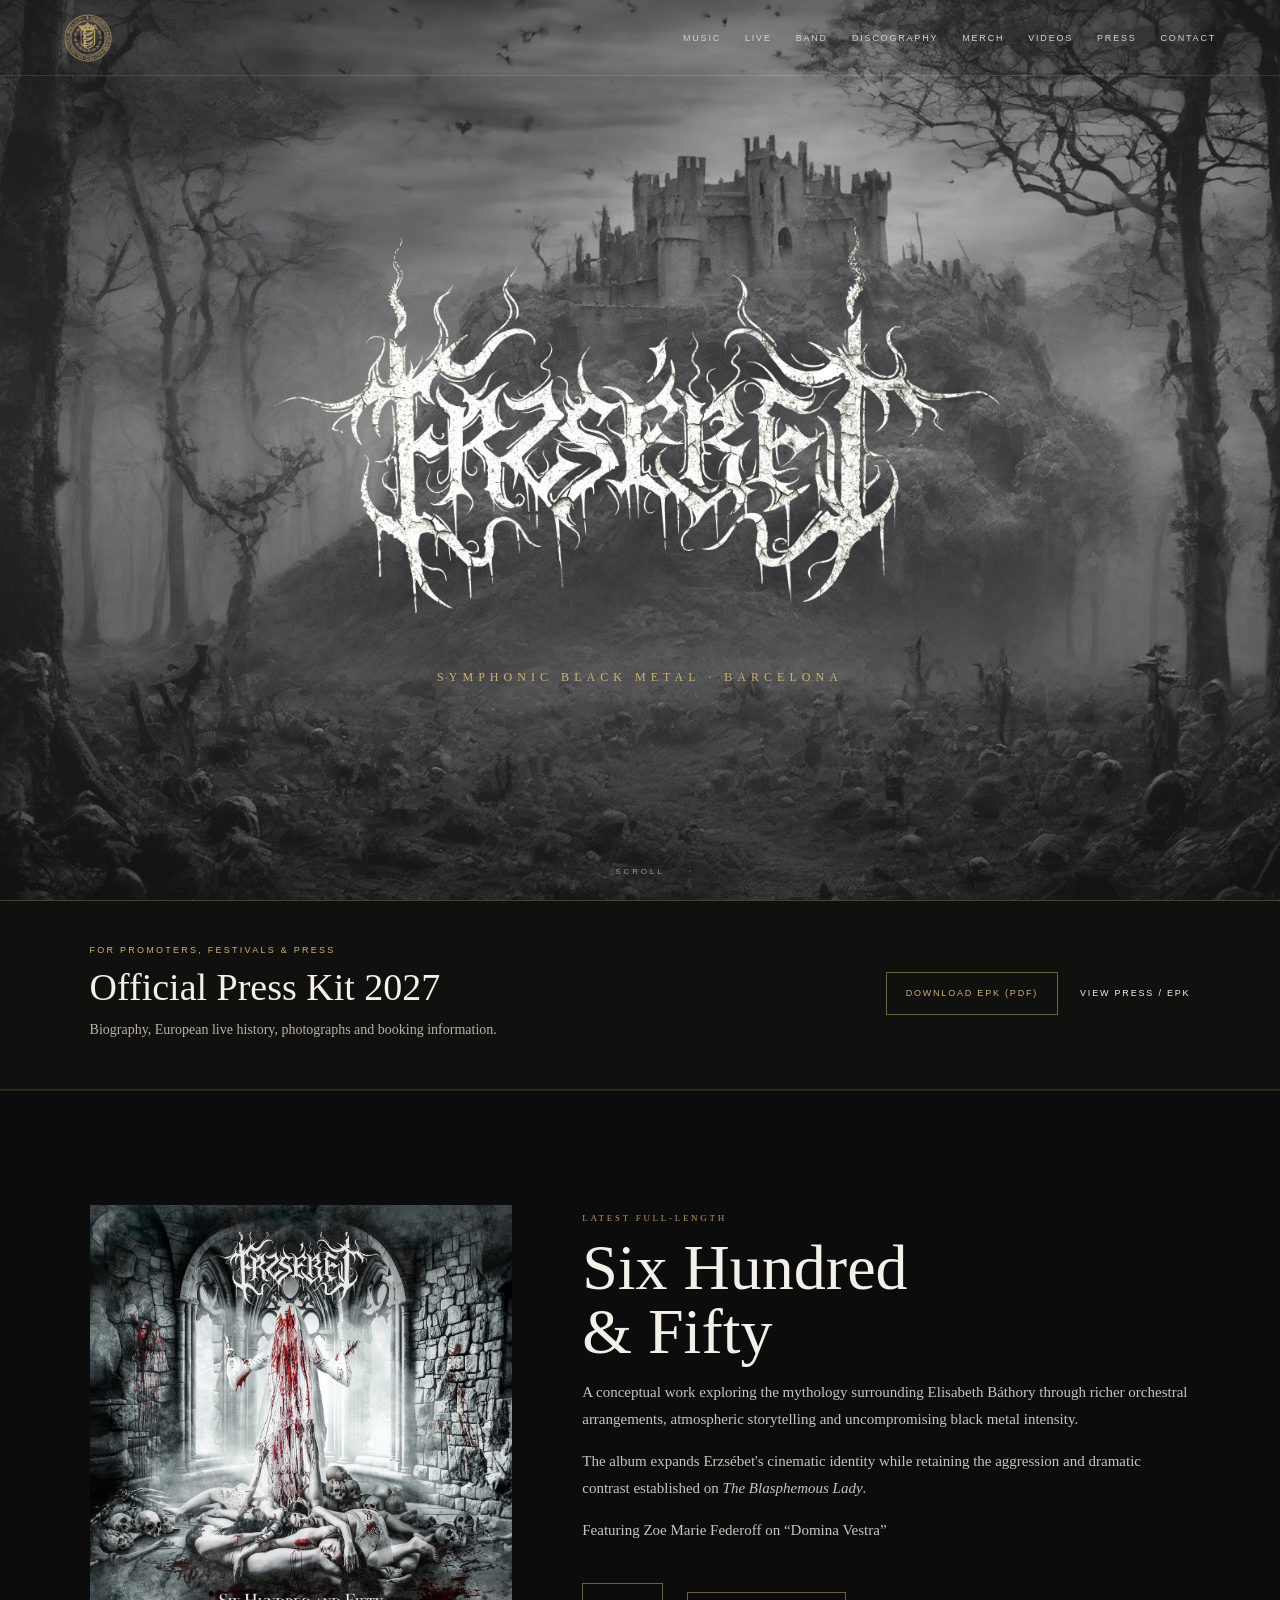
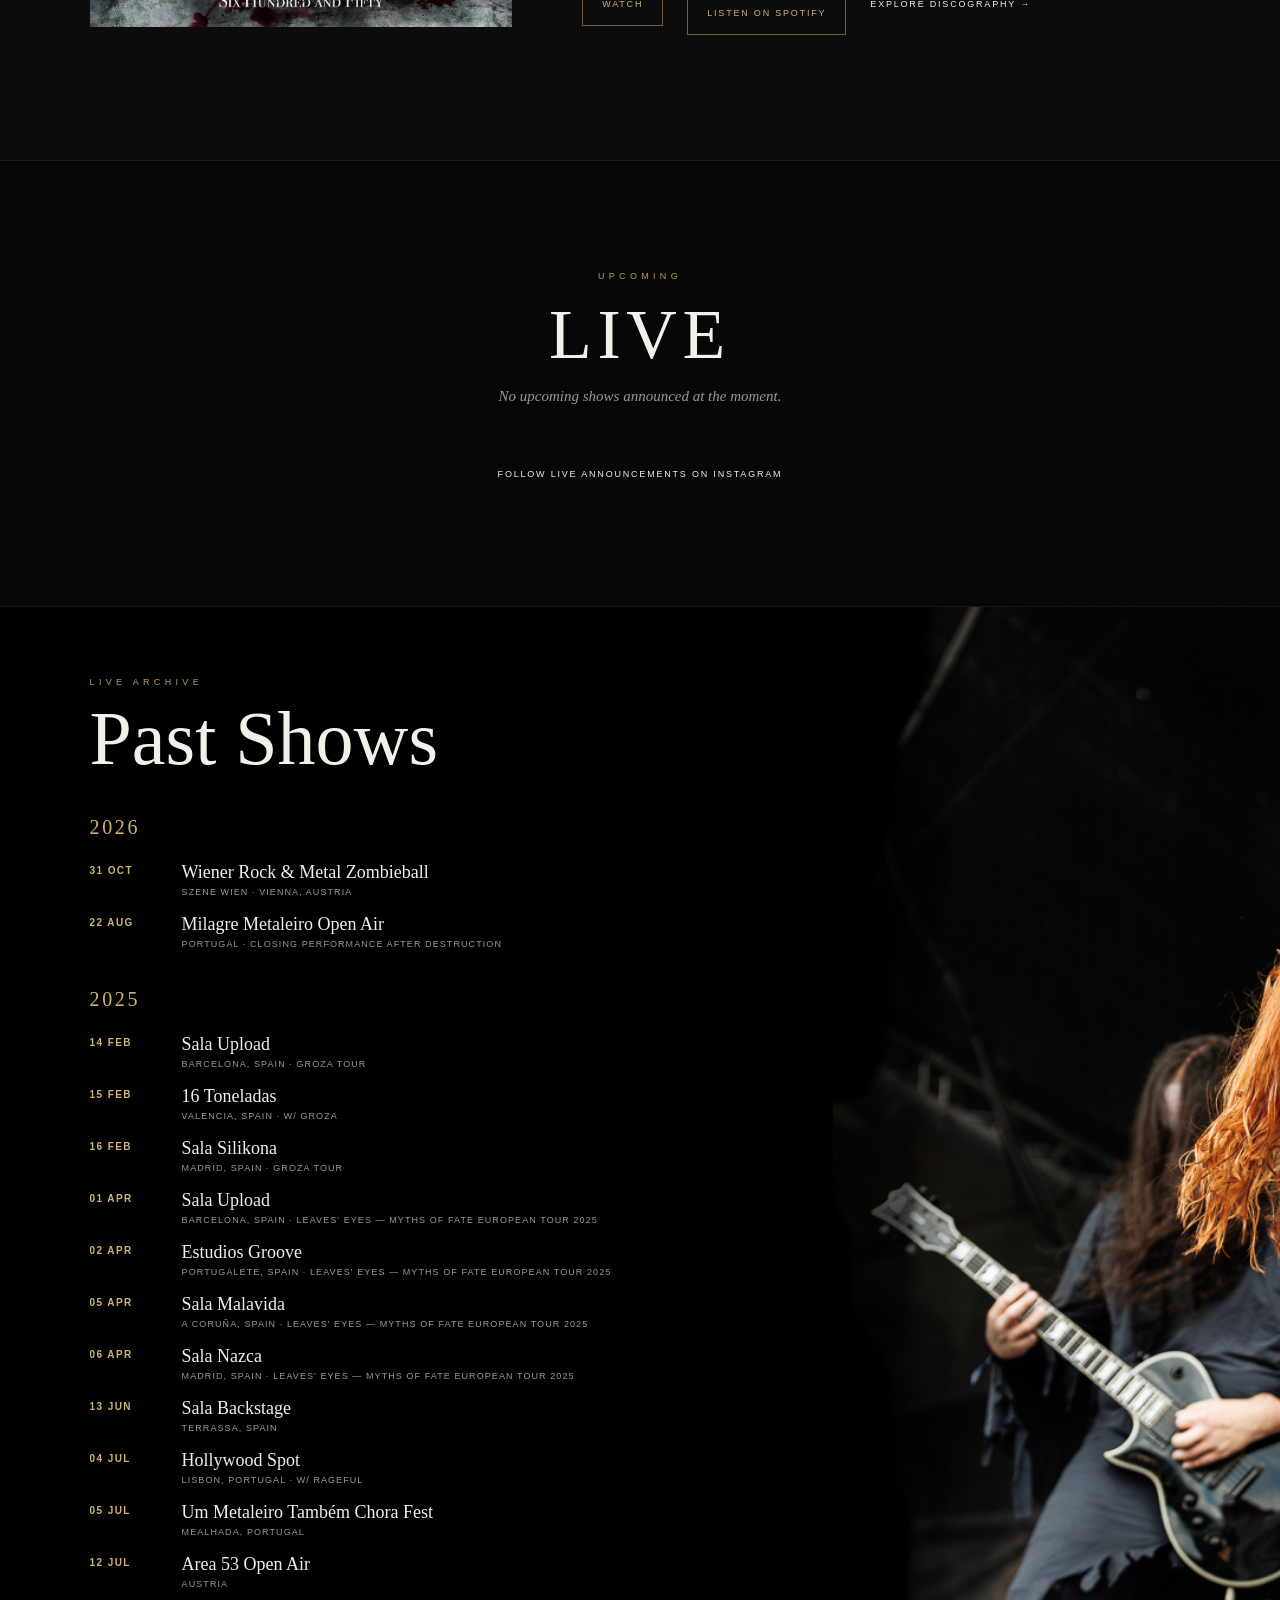
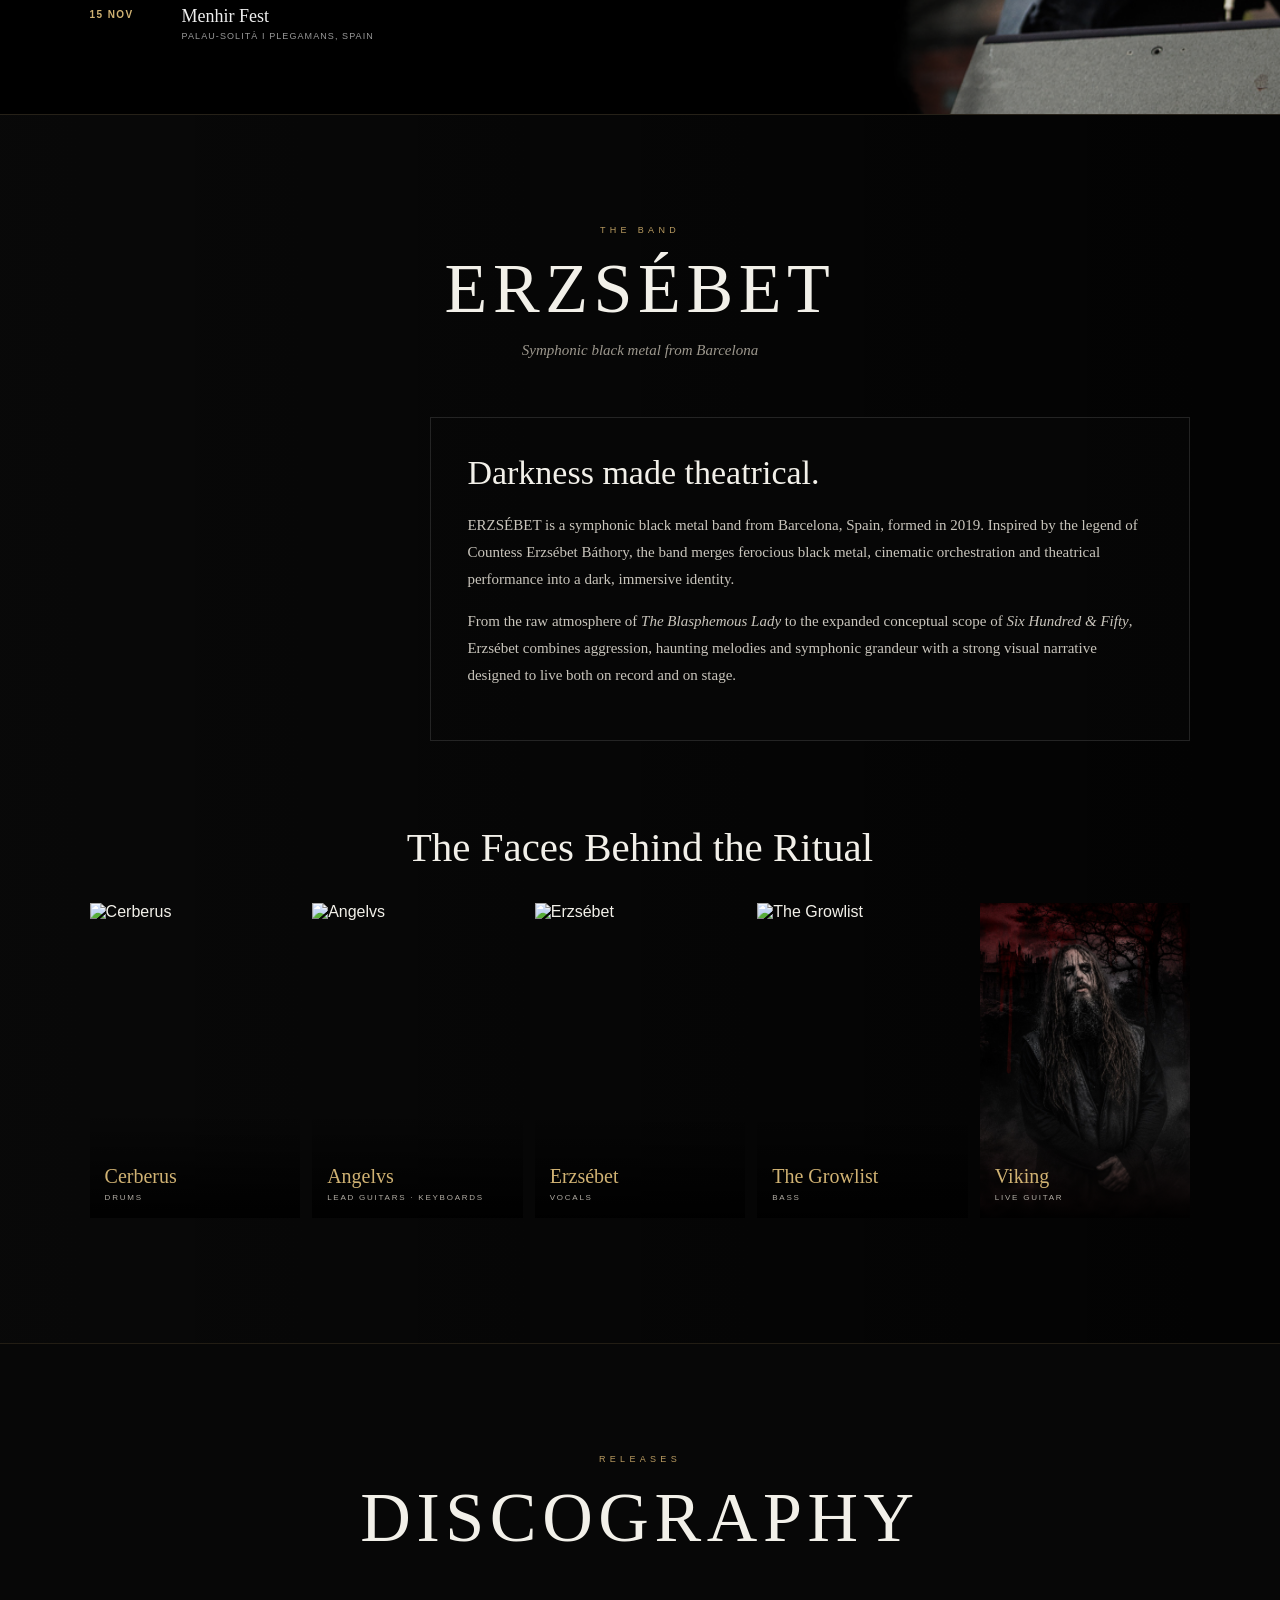
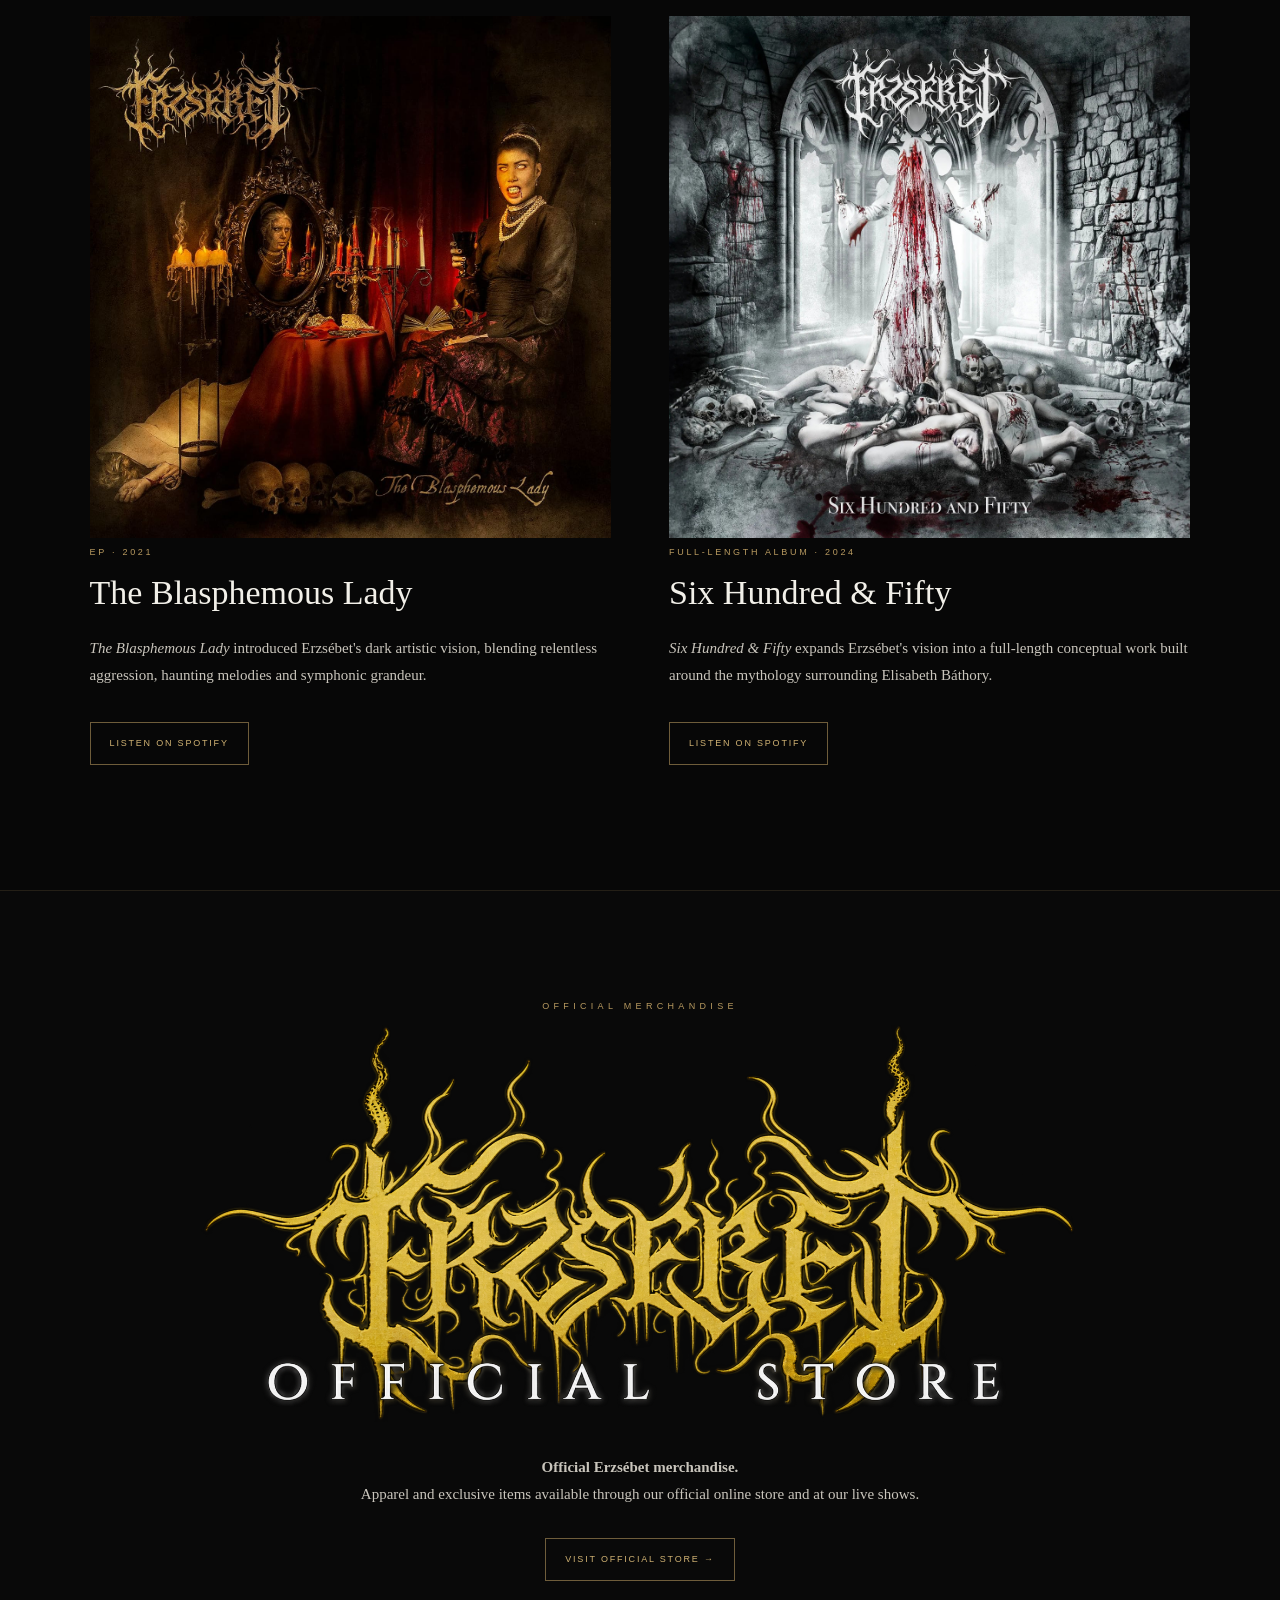
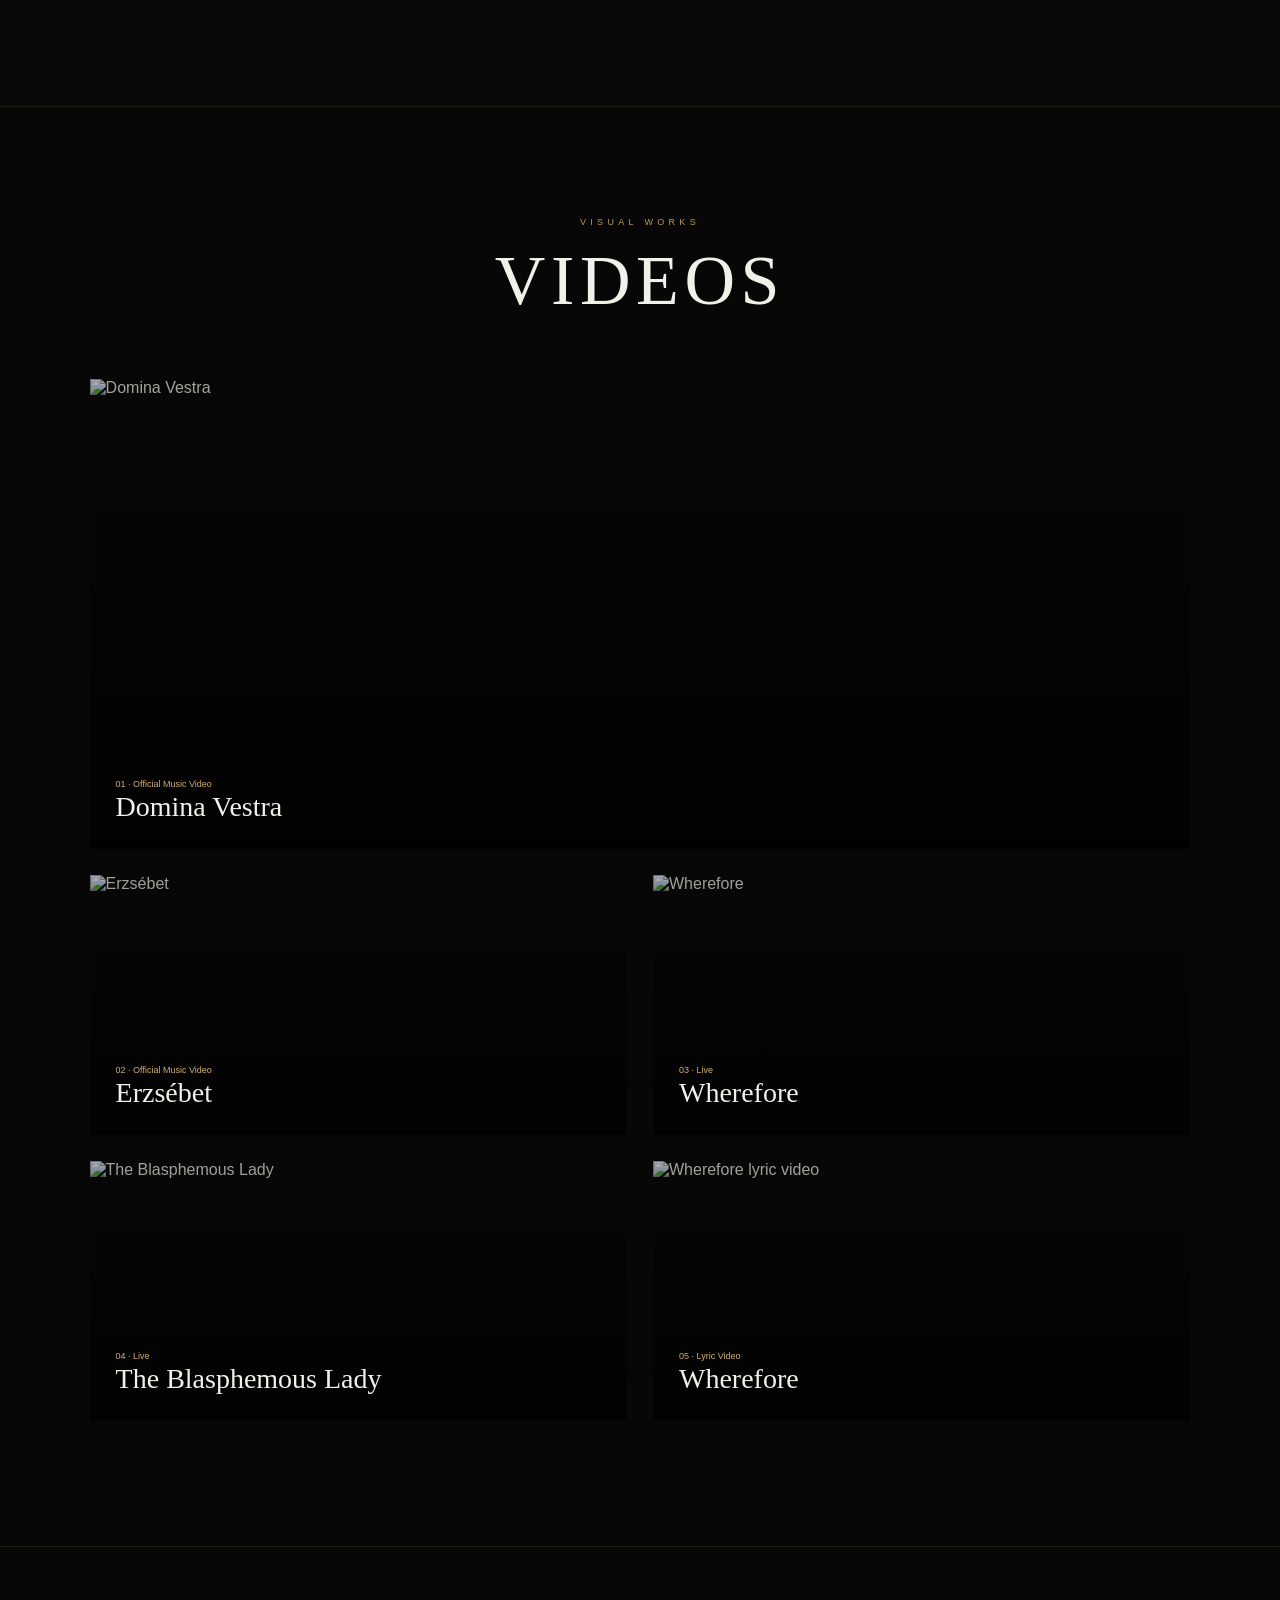
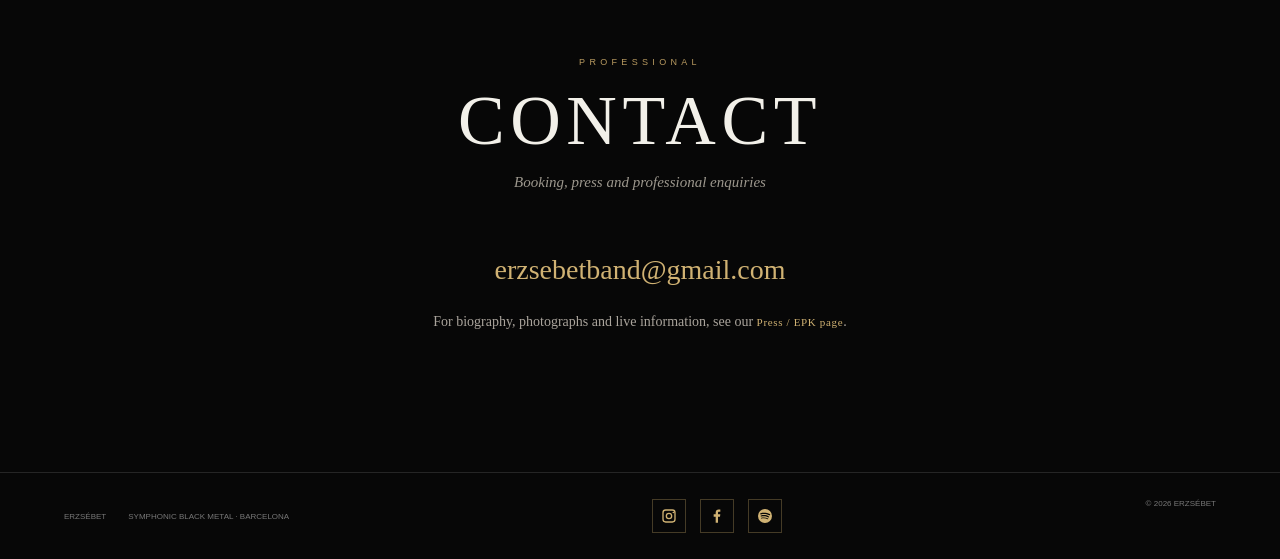
==== commit 0b903267: "Feature EPK 2027 early; update 2019 bio and 2026 past shows" ====
--- a/index.html
+++ b/index.html
@@ -1 +1 @@
-<!doctype html><html lang="en"><head><meta charset="utf-8"><meta name="viewport" content="width=device-width,initial-scale=1"><meta name="theme-color" content="#070707"><title>Erzsébet — Symphonic Black Metal from Barcelona | Official Website</title><meta name="description" content="Official website of Erzsébet, symphonic black metal from Barcelona. Music, live dates, videos, discography, official merchandise, press kit and booking contact."><meta name="robots" content="index,follow"><link rel="canonical" href="https://erzsebet-website.vercel.app/"><meta property="og:type" content="website"><meta property="og:site_name" content="Erzsébet"><meta property="og:title" content="Erzsébet — Symphonic Black Metal from Barcelona"><meta property="og:description" content="Official website of Erzsébet. Music, live dates, videos, discography, official merchandise, press kit and booking contact."><meta property="og:url" content="https://erzsebet-website.vercel.app/"><meta property="og:image" content="https://erzsebet-website.vercel.app/assets/band.jpg"><meta property="og:image:alt" content="Erzsébet — Symphonic Black Metal from Barcelona"><meta name="twitter:card" content="summary_large_image"><meta name="twitter:title" content="Erzsébet — Symphonic Black Metal from Barcelona"><meta name="twitter:description" content="Official website of Erzsébet. Music, live dates, videos, discography, official merchandise, press kit and booking contact."><meta name="twitter:image" content="https://erzsebet-website.vercel.app/assets/band.jpg"><link rel="icon" href="./assets/seal-button.svg" type="image/svg+xml"><script type="application/ld+json">{"@context":"https://schema.org","@type":"MusicGroup","name":"Erzsébet","url":"https://erzsebet-website.vercel.app/","genre":"Symphonic Black Metal","foundingLocation":{"@type":"Place","name":"Barcelona, Spain"},"sameAs":["https://www.instagram.com/erzsebet_music/","https://www.facebook.com/erzsebetofficial","https://open.spotify.com/artist/6eJYV2XwmZrrAdQlRDrhSn"]}</script><style>:root{--gold:#b89a60;--gold-soft:#d0b273;--ink:#f2f0e9;--muted:#9c978d;--line:rgba(255,255,255,.12);--black:#070707}*{box-sizing:border-box}html{scroll-behavior:smooth}html,body{margin:0;min-height:100%;background:var(--black);color:var(--ink)}body{font-family:Arial,Helvetica,sans-serif;overflow-x:hidden}a{color:inherit;text-decoration:none}img{max-width:100%}.hero{position:relative;min-height:100svh;overflow:hidden;display:grid;place-items:center;background:#0a0a0a url('./assets/hero.jpg') center/cover no-repeat}.hero:before{content:"";position:absolute;inset:0;background:linear-gradient(180deg,rgba(0,0,0,.36),rgba(0,0,0,.12) 48%,rgba(0,0,0,.55))}header{position:absolute;z-index:3;top:0;left:0;right:0;height:76px;padding:0 5vw;display:flex;align-items:center;justify-content:space-between;border-bottom:1px solid var(--line)}.monogram{width:48px;height:48px;display:grid;place-items:center}.monogram img{width:100%;height:100%;object-fit:contain}nav{display:flex;gap:24px;font-size:9px;letter-spacing:.2em;text-transform:uppercase;color:#d7d3ca}.center{position:relative;z-index:2;width:min(980px,78vw);display:flex;flex-direction:column;align-items:center}.logo{width:min(900px,100%);max-height:48vh;object-fit:contain}.tagline{margin:22px 0 0;font:400 12px Georgia,serif;letter-spacing:.42em;text-transform:uppercase;color:var(--gold-soft)}.scroll{position:absolute;z-index:2;bottom:24px;font-size:8px;letter-spacing:.36em;text-transform:uppercase;color:#999}.section-shell{width:min(1120px,86vw);margin:auto}.eyebrow{text-align:center;margin:0 0 14px;color:var(--gold);font-size:9px;letter-spacing:.48em;text-transform:uppercase}.section-title{text-align:center;margin:0;font:400 clamp(38px,6vw,70px) Georgia,serif;letter-spacing:.08em;text-transform:uppercase}.section-intro{text-align:center;margin:13px auto 58px;color:var(--muted);font:italic 15px Georgia,serif}.music,.live,.band,.discography,.merch,.videos,.contact{padding:110px 7vw 125px;border-top:1px solid rgba(184,154,96,.15)}.music{background:#0c0c0c}.music-grid{display:grid;grid-template-columns:.82fr 1.18fr;gap:70px;align-items:center}.latest-cover img,.cover{width:100%;aspect-ratio:1;object-fit:cover}.music-copy .overline,.release-meta{color:var(--gold);font-size:9px;letter-spacing:.3em;text-transform:uppercase}.music-copy h2{font:400 clamp(38px,5vw,66px)/1 Georgia,serif;margin:0}.music-copy p,.release-description,.band-copy p,.contact-block p{color:#c9c5bc;font:15px/1.8 Georgia,serif}.button,.ticket,.spotify{display:inline-flex;align-items:center;justify-content:center;min-height:43px;padding:0 19px;border:1px solid rgba(184,154,96,.58);color:var(--gold-soft);font-size:9px;letter-spacing:.2em;text-transform:uppercase}.action-row{display:flex;gap:24px;margin-top:30px;align-items:center;flex-wrap:wrap}.text-link{font-size:9px;letter-spacing:.2em;text-transform:uppercase}.dates{border-top:1px solid var(--line)}.date-row{display:grid;grid-template-columns:180px 1fr 230px 150px;gap:30px;align-items:center;padding:30px 0;border-bottom:1px solid var(--line)}.day{font:46px Georgia,serif;color:var(--gold-soft)}.month-year,.location{font-size:9px;letter-spacing:.2em;text-transform:uppercase;color:var(--muted)}.event-name{font:27px Georgia,serif}.live-history{position:relative;min-height:900px;border-top:1px solid rgba(184,154,96,.15);background:#000 url('./assets/live-history-2025.png') center/cover no-repeat;display:flex;align-items:center}.history-wrap{width:min(1120px,86vw);margin:auto}.history-copy{width:48%;max-width:590px;padding:70px 0}.history-kicker{margin:0 0 8px;color:var(--gold);font-size:9px;letter-spacing:.48em;text-transform:uppercase}.history-year{margin:0 0 34px;font:400 clamp(48px,6vw,76px) Georgia,serif;color:var(--ink)}.history-list{display:grid;gap:13px}.history-item{display:grid;grid-template-columns:76px 1fr;gap:16px;align-items:start}.history-date{color:var(--gold-soft);font-size:10px;font-weight:bold;letter-spacing:.14em;text-transform:uppercase;padding-top:4px}.history-place{font:18px/1.25 Georgia,serif;color:#eee}.history-detail{display:block;margin-top:3px;color:#999;font:9px/1.5 Arial,sans-serif;letter-spacing:.12em;text-transform:uppercase}.band{position:relative;background:#0c0c0c url('./assets/band.jpg') center 42%/cover no-repeat}.band:before{content:"";position:absolute;inset:0;background:linear-gradient(90deg,rgba(0,0,0,.3),rgba(0,0,0,.78))}.band .section-shell{position:relative}.band-grid{display:grid;grid-template-columns:minmax(0,760px);justify-content:end;margin-top:58px}.band-copy{padding:36px;background:rgba(7,7,7,.6);border:1px solid var(--line)}.band-copy h3,.contact-block h3{font:400 34px Georgia,serif;margin:0 0 20px}.faces{margin-top:82px}.faces-title{text-align:center;margin:0 0 32px;font:400 clamp(28px,3.2vw,42px) Georgia,serif}.faces-grid{display:grid;grid-template-columns:repeat(5,1fr);gap:12px}.face-card{position:relative;aspect-ratio:2/3;overflow:hidden}.face-card img{width:100%;height:100%;object-fit:cover}.face-info{position:absolute;left:0;right:0;bottom:0;padding:54px 15px 16px;background:linear-gradient(transparent,rgba(0,0,0,.94))}.face-name{display:block;color:var(--gold-soft);font:20px Georgia,serif}.face-role{display:block;margin-top:5px;color:#b2ada4;font-size:8px;letter-spacing:.22em;text-transform:uppercase}.releases{display:grid;grid-template-columns:1fr 1fr;gap:58px;margin-top:58px}.releases article{display:flex;flex-direction:column}.release-title{font:400 34px Georgia,serif;margin:8px 0}.release-description{flex:1}.spotify{margin-top:18px;align-self:flex-start}.merch{text-align:center;background:#090909}.merch-brand{width:min(980px,96%);margin:0 auto 28px}.merch-copy{max-width:650px;margin:26px auto 30px;color:#c9c5bc;font:15px/1.8 Georgia,serif}.video-grid{display:grid;grid-template-columns:1fr 1fr;gap:26px;margin-top:58px}.video-card{position:relative;min-height:260px;overflow:hidden}.video-card:first-child{grid-column:1/-1;min-height:470px}.video-card img{width:100%;height:100%;min-height:260px;object-fit:cover;filter:brightness(.68)}.video-card:first-child img{min-height:470px}.video-overlay{position:absolute;inset:0;display:flex;align-items:flex-end;padding:26px;background:linear-gradient(transparent,rgba(0,0,0,.8))}.video-label{font:28px Georgia,serif}.video-index{color:var(--gold-soft);font-size:9px}.contact-grid{display:grid;grid-template-columns:1fr 1fr;gap:56px;margin-top:58px;border-top:1px solid var(--line)}.contact-block{padding-top:31px}.email{color:var(--gold-soft);font:28px Georgia,serif}footer{display:flex;justify-content:space-between;padding:26px 5vw;border-top:1px solid var(--line);font-size:8px;color:#777;text-transform:uppercase}@media(max-width:780px){header{height:auto;min-height:102px;padding:14px 18px;display:grid;grid-template-columns:42px 1fr;gap:12px;align-items:start}.hero nav{overflow-x:auto;white-space:nowrap;padding:11px 2px}.center{width:88vw;padding-top:86px}.tagline{text-align:center;width:100%}.music,.live,.band,.discography,.merch,.videos,.contact{padding:72px 18px 82px}.music-grid,.releases,.video-grid,.contact-grid{grid-template-columns:1fr}.date-row{grid-template-columns:1fr;gap:9px}.button,.ticket,.spotify{width:100%;min-height:46px;margin-left:0;margin-right:0;align-self:stretch;text-align:center}.action-row{display:grid;grid-template-columns:1fr 1fr;gap:12px;width:100%;align-items:stretch}.action-row .button,.action-row .spotify{margin-top:0;width:100%}.action-row .text-link{grid-column:1/-1;text-align:center;padding:8px 0 0}.date-row .ticket{width:100%;justify-self:stretch;margin-top:8px}.releases article>.spotify{width:100%;align-self:stretch;margin-top:18px}.merch .button{display:flex;width:min(100%,360px);margin:0 auto}.contact-block .button{display:flex;width:100%;margin-top:18px}.live-history{min-height:auto;background-position:68% center;background-size:cover}.live-history:before{content:"";position:absolute;inset:0;background:rgba(0,0,0,.72)}.history-wrap{position:relative;width:calc(100% - 36px)}.history-copy{width:100%;max-width:none;padding:70px 0}.history-item{grid-template-columns:68px 1fr}.history-place{font-size:16px}.faces-grid{grid-template-columns:repeat(2,1fr)}.video-card,.video-card:first-child{min-height:0;aspect-ratio:16/9}.video-card img,.video-card:first-child img{min-height:0;height:100%}footer{flex-direction:column;gap:8px;text-align:center}}@media(max-width:420px){.action-row{grid-template-columns:1fr}.action-row .text-link{grid-column:1}.button,.ticket,.spotify{min-height:48px}}.social-links{display:flex;align-items:center;justify-content:center;gap:14px}.social-link{width:34px;height:34px;display:grid;place-items:center;border:1px solid rgba(184,154,96,.35);color:var(--gold-soft);transition:border-color .2s,color .2s,transform .2s}.social-link:hover{border-color:var(--gold-soft);color:#fff;transform:translateY(-1px)}.social-link svg{width:16px;height:16px;fill:currentColor}.footer-copy{display:flex;gap:22px;align-items:center}a:focus-visible{outline:2px solid var(--gold-soft);outline-offset:4px}.button:focus-visible,.ticket:focus-visible,.spotify:focus-visible,.social-link:focus-visible{outline-offset:3px}@media(prefers-reduced-motion:reduce){html{scroll-behavior:auto}*,*:before,*:after{transition:none!important}}</style></head><body><section class="hero" id="home"><header><a class="monogram" href="#home" aria-label="Erzsébet home"><img src="./assets/seal-button.svg" alt="" loading="lazy" decoding="async"></a><nav aria-label="Primary navigation"><a href="#music">Music</a><a href="#live">Live</a><a href="#band">Band</a><a href="#discography">Discography</a><a href="#merch">Merch</a><a href="#videos">Videos</a><a href="./press.html">Press</a><a href="#contact">Contact</a></nav></header><div class="center"><img class="logo" src="./assets/logo.png" alt="Erzsébet"><p class="tagline">Symphonic Black Metal · Barcelona</p></div><a class="scroll" href="#music">Scroll</a></section><section class="music" id="music"><div class="section-shell music-grid"><div class="latest-cover"><img src="./assets/six-hundred-fifty.jpg" alt="Six Hundred & Fifty" loading="lazy" decoding="async"></div><div class="music-copy"><p class="overline">Latest full-length</p><h2>Six Hundred<br>&amp; Fifty</h2><p>A conceptual work exploring the mythology surrounding Elisabeth Báthory through richer orchestral arrangements, atmospheric storytelling and uncompromising black metal intensity.</p><p>The album expands Erzsébet's cinematic identity while retaining the aggression and dramatic contrast established on <em>The Blasphemous Lady</em>.</p><p>Featuring Zoe Marie Federoff on “Domina Vestra”</p><div class="action-row"><a class="button" href="#videos">Watch</a><a class="spotify" href="https://open.spotify.com/intl-es/album/4jH297Oj7DX67HtGsuLCQL" target="_blank" rel="noopener noreferrer">Listen on Spotify</a><a class="text-link" href="#discography">Explore discography →</a></div></div></div></section><section class="live" id="live"><div class="section-shell"><p class="eyebrow">Upcoming</p><h2 class="section-title">Live</h2><p class="section-intro">Upcoming rituals</p><div class="dates"><article class="date-row"><div><span class="day">23</span> <span class="month-year">Aug 2026</span></div><div class="event-name">Milagre Metaleiro Open Air</div><div class="location">Portugal</div><a class="ticket" href="https://www.masqueticket.com/entradas/milagre-metaleiro-mmoa-festival-portugal-bilhetes-tickets-2026" target="_blank" rel="noopener noreferrer">Tickets</a></article><article class="date-row"><div><span class="day">31</span> <span class="month-year">Oct 2026</span></div><div class="event-name">Szene Wien</div><div class="location">Vienna · Austria</div><a class="ticket" href="https://www.oeticket.com/artist/wiener-rock-metal-zombieball/?affiliate=F07" target="_blank" rel="noopener noreferrer">Tickets</a></article></div></div></section><section class="live-history" id="live-history"><div class="history-wrap"><div class="history-copy"><p class="history-kicker">Live History</p><h2 class="history-year">2025</h2><div class="history-list"><div class="history-item"><span class="history-date">14 Feb</span><div class="history-place">Sala Upload<span class="history-detail">Barcelona, Spain · Groza Tour</span></div></div><div class="history-item"><span class="history-date">15 Feb</span><div class="history-place">16 Toneladas<span class="history-detail">Valencia, Spain · w/ Groza</span></div></div><div class="history-item"><span class="history-date">16 Feb</span><div class="history-place">Sala Silikona<span class="history-detail">Madrid, Spain · Groza Tour</span></div></div><div class="history-item"><span class="history-date">01 Apr</span><div class="history-place">Sala Upload<span class="history-detail">Barcelona, Spain · Leaves' Eyes — Myths of Fate European Tour 2025</span></div></div><div class="history-item"><span class="history-date">02 Apr</span><div class="history-place">Estudios Groove<span class="history-detail">Portugalete, Spain · Leaves' Eyes — Myths of Fate European Tour 2025</span></div></div><div class="history-item"><span class="history-date">05 Apr</span><div class="history-place">Sala Malavida<span class="history-detail">A Coruña, Spain · Leaves' Eyes — Myths of Fate European Tour 2025</span></div></div><div class="history-item"><span class="history-date">06 Apr</span><div class="history-place">Sala Nazca<span class="history-detail">Madrid, Spain · Leaves' Eyes — Myths of Fate European Tour 2025</span></div></div><div class="history-item"><span class="history-date">13 Jun</span><div class="history-place">Sala Backstage<span class="history-detail">Terrassa, Spain</span></div></div><div class="history-item"><span class="history-date">04 Jul</span><div class="history-place">Hollywood Spot<span class="history-detail">Lisbon, Portugal · w/ Rageful</span></div></div><div class="history-item"><span class="history-date">05 Jul</span><div class="history-place">Um Metaleiro Também Chora Fest<span class="history-detail">Mealhada, Portugal</span></div></div><div class="history-item"><span class="history-date">12 Jul</span><div class="history-place">Area 53 Open Air<span class="history-detail">Austria</span></div></div><div class="history-item"><span class="history-date">15 Nov</span><div class="history-place">Menhir Fest<span class="history-detail">Palau-solità i Plegamans, Spain</span></div></div></div></div></div></section><section class="band" id="band"><div class="section-shell"><p class="eyebrow">The Band</p><h2 class="section-title">Erzsébet</h2><p class="section-intro">Symphonic black metal from Barcelona</p><div class="band-grid"><div class="band-copy"><h3>Darkness made theatrical.</h3><p>ERZSÉBET is a symphonic black metal band from Barcelona, Spain, formed in 2020. Inspired by the legend of Countess Erzsébet Báthory, the band merges ferocious black metal, cinematic orchestration and theatrical performance into a dark, immersive identity.</p><p>From the raw atmosphere of <em>The Blasphemous Lady</em> to the expanded conceptual scope of <em>Six Hundred &amp; Fifty</em>, Erzsébet combines aggression, haunting melodies and symphonic grandeur with a strong visual narrative designed to live both on record and on stage.</p></div></div><div class="faces"><h3 class="faces-title">The Faces Behind the Ritual</h3><div class="faces-grid"><article class="face-card"><img src="./assets/band-cerberus.jpg" alt="Cerberus" loading="lazy" decoding="async"><div class="face-info"><span class="face-name">Cerberus</span><span class="face-role">Drums</span></div></article><article class="face-card"><img src="./assets/band-angelvs.jpg" alt="Angelvs" loading="lazy" decoding="async"><div class="face-info"><span class="face-name">Angelvs</span><span class="face-role">Lead Guitars · Keyboards</span></div></article><article class="face-card"><img src="./assets/band-erzsebet.jpg" alt="Erzsébet" loading="lazy" decoding="async"><div class="face-info"><span class="face-name">Erzsébet</span><span class="face-role">Vocals</span></div></article><article class="face-card"><img src="./assets/band-growlist.jpg" alt="The Growlist" loading="lazy" decoding="async"><div class="face-info"><span class="face-name">The Growlist</span><span class="face-role">Bass</span></div></article><article class="face-card"><img src="./assets/band-viking.jpeg" alt="Viking" loading="lazy" decoding="async"><div class="face-info"><span class="face-name">Viking</span><span class="face-role">Live Guitar</span></div></article></div></div></div></section><section class="discography" id="discography"><div class="section-shell"><p class="eyebrow">Releases</p><h2 class="section-title">Discography</h2><div class="releases"><article><img class="cover" src="./assets/blasphemous-lady.jpg" alt="The Blasphemous Lady" loading="lazy" decoding="async"><p class="release-meta">EP · 2021</p><h3 class="release-title">The Blasphemous Lady</h3><p class="release-description"><em>The Blasphemous Lady</em> introduced Erzsébet's dark artistic vision, blending relentless aggression, haunting melodies and symphonic grandeur.</p><a class="spotify" href="https://open.spotify.com/album/3MTNfxYTtLBVvsbmQHkxRO" target="_blank" rel="noopener noreferrer">Listen on Spotify</a></article><article><img class="cover" src="./assets/six-hundred-fifty.jpg" alt="Six Hundred & Fifty" loading="lazy" decoding="async"><p class="release-meta">Full-length album · 2024</p><h3 class="release-title">Six Hundred &amp; Fifty</h3><p class="release-description"><em>Six Hundred &amp; Fifty</em> expands Erzsébet's vision into a full-length conceptual work built around the mythology surrounding Elisabeth Báthory.</p><a class="spotify" href="https://open.spotify.com/intl-es/album/4jH297Oj7DX67HtGsuLCQL" target="_blank" rel="noopener noreferrer">Listen on Spotify</a></article></div></div></section><section class="merch" id="merch"><div class="section-shell"><p class="eyebrow">Official Merchandise</p><div class="merch-brand"><img src="./assets/official-store.png" alt="Erzsébet Official Store" loading="lazy" decoding="async"></div><p class="merch-copy"><strong>Official Erzsébet merchandise.</strong><br>Apparel and exclusive items available through our official online store and at our live shows.</p><a class="button" href="https://erzsebetmerch.bigcartel.com" target="_blank" rel="noopener noreferrer">Visit Official Store →</a></div></section><section class="videos" id="videos"><div class="section-shell"><p class="eyebrow">Visual works</p><h2 class="section-title">Videos</h2><div class="video-grid"><a class="video-card" href="https://www.youtube.com/watch?v=V4qPiUmkRDI" target="_blank" rel="noopener noreferrer"><img src="https://i.ytimg.com/vi/V4qPiUmkRDI/maxresdefault.jpg" alt="Domina Vestra" loading="lazy" decoding="async"><div class="video-overlay"><div><span class="video-index">01 · Official Music Video</span><div class="video-label">Domina Vestra</div></div></div></a><a class="video-card" href="https://www.youtube.com/watch?v=mcx6ltFWQpo" target="_blank" rel="noopener noreferrer"><img src="https://i.ytimg.com/vi/mcx6ltFWQpo/hqdefault.jpg" alt="Erzsébet" loading="lazy" decoding="async"><div class="video-overlay"><div><span class="video-index">02 · Official Music Video</span><div class="video-label">Erzsébet</div></div></div></a><a class="video-card" href="https://www.youtube.com/watch?v=GWa9Xg9MIHo" target="_blank" rel="noopener noreferrer"><img src="https://i.ytimg.com/vi/GWa9Xg9MIHo/hqdefault.jpg" alt="Wherefore" loading="lazy" decoding="async"><div class="video-overlay"><div><span class="video-index">03 · Live</span><div class="video-label">Wherefore</div></div></div></a><a class="video-card" href="https://www.youtube.com/watch?v=OlewF28QaTI" target="_blank" rel="noopener noreferrer"><img src="https://i.ytimg.com/vi/OlewF28QaTI/hqdefault.jpg" alt="The Blasphemous Lady" loading="lazy" decoding="async"><div class="video-overlay"><div><span class="video-index">04 · Live</span><div class="video-label">The Blasphemous Lady</div></div></div></a><a class="video-card" href="https://www.youtube.com/watch?v=fEegJwNX7ts" target="_blank" rel="noopener noreferrer"><img src="https://i.ytimg.com/vi/fEegJwNX7ts/hqdefault.jpg" alt="Wherefore lyric video" loading="lazy" decoding="async"><div class="video-overlay"><div><span class="video-index">05 · Lyric Video</span><div class="video-label">Wherefore</div></div></div></a></div></div></section><section class="contact" id="contact"><div class="section-shell"><p class="eyebrow">Professional</p><h2 class="section-title">EPK &amp; Contact</h2><p class="section-intro">Press, booking and professional enquiries</p><div class="contact-grid"><div class="contact-block"><h3>Electronic Press Kit</h3><p>Biography, official photographs, live information, videos and professional material for promoters, festivals, press and industry contacts.</p><a class="button" href="./press.html">Open Press / EPK</a></div><div class="contact-block"><h3>Contact</h3><p>For booking, press and professional enquiries:</p><a class="email" href="mailto:erzsebetband@gmail.com">erzsebetband@gmail.com</a></div></div></div></section><footer><div class="footer-copy"><span>Erzsébet</span><span>Symphonic Black Metal · Barcelona</span></div><div class="social-links" aria-label="Erzsébet social media"><a class="social-link" href="https://www.instagram.com/erzsebet_music/" target="_blank" rel="noopener noreferrer" aria-label="Erzsébet on Instagram"><svg viewBox="0 0 24 24" aria-hidden="true"><path d="M7 2h10a5 5 0 0 1 5 5v10a5 5 0 0 1-5 5H7a5 5 0 0 1-5-5V7a5 5 0 0 1 5-5Zm0 2a3 3 0 0 0-3 3v10a3 3 0 0 0 3 3h10a3 3 0 0 0 3-3V7a3 3 0 0 0-3-3H7Zm11.5 1.5a1.25 1.25 0 1 1 0 2.5 1.25 1.25 0 0 1 0-2.5ZM12 7a5 5 0 1 1 0 10 5 5 0 0 1 0-10Zm0 2a3 3 0 1 0 0 6 3 3 0 0 0 0-6Z"/></svg></a><a class="social-link" href="https://www.facebook.com/erzsebetofficial" target="_blank" rel="noopener noreferrer" aria-label="Erzsébet on Facebook"><svg viewBox="0 0 24 24" aria-hidden="true"><path d="M13.5 22v-9h3l.45-3.5H13.5V7.26c0-1.01.28-1.7 1.73-1.7H17V2.43c-.31-.04-1.38-.13-2.62-.13-2.59 0-4.36 1.58-4.36 4.48V9.5H7v3.5h3.02v9h3.48Z"/></svg></a><a class="social-link" href="https://open.spotify.com/artist/6eJYV2XwmZrrAdQlRDrhSn" target="_blank" rel="noopener noreferrer" aria-label="Erzsébet on Spotify"><svg viewBox="0 0 24 24" aria-hidden="true"><path d="M12 1.5A10.5 10.5 0 1 0 12 22.5 10.5 10.5 0 0 0 12 1.5Zm4.814 15.145a.654.654 0 0 1-.899.217c-2.462-1.505-5.563-1.845-9.214-1.01a.655.655 0 1 1-.292-1.277c3.997-.914 7.426-.523 10.188 1.165.308.188.405.59.217.905Zm1.284-2.856a.82.82 0 0 1-1.127.27c-2.82-1.733-7.118-2.235-10.452-1.223a.82.82 0 1 1-.476-1.57c3.815-1.157 8.553-.598 11.785 1.389a.82.82 0 0 1 .27 1.134Zm.11-2.974C14.827 8.806 9.25 8.62 6.022 9.6a.983.983 0 1 1-.57-1.882c3.706-1.124 9.874-.905 13.758 1.4a.983.983 0 0 1-1.002 1.697Z"/></svg></a></div><span>© 2026 Erzsébet</span></footer></body></html>+<!doctype html><html lang="en"><head><meta charset="utf-8"><meta name="viewport" content="width=device-width,initial-scale=1"><meta name="theme-color" content="#070707"><title>Erzsébet — Symphonic Black Metal from Barcelona | Official Website</title><meta name="description" content="Official website of Erzsébet, symphonic black metal from Barcelona. Music, live dates, videos, discography, official merchandise, press kit and booking contact."><meta name="robots" content="index,follow"><link rel="canonical" href="https://erzsebet-website.vercel.app/"><meta property="og:type" content="website"><meta property="og:site_name" content="Erzsébet"><meta property="og:title" content="Erzsébet — Symphonic Black Metal from Barcelona"><meta property="og:description" content="Official website of Erzsébet. Music, live dates, videos, discography, official merchandise, press kit and booking contact."><meta property="og:url" content="https://erzsebet-website.vercel.app/"><meta property="og:image" content="https://erzsebet-website.vercel.app/assets/band.jpg"><meta property="og:image:alt" content="Erzsébet — Symphonic Black Metal from Barcelona"><meta name="twitter:card" content="summary_large_image"><meta name="twitter:title" content="Erzsébet — Symphonic Black Metal from Barcelona"><meta name="twitter:description" content="Official website of Erzsébet. Music, live dates, videos, discography, official merchandise, press kit and booking contact."><meta name="twitter:image" content="https://erzsebet-website.vercel.app/assets/band.jpg"><link rel="icon" href="./assets/seal-button.svg" type="image/svg+xml"><script type="application/ld+json">{"@context":"https://schema.org","@type":"MusicGroup","name":"Erzsébet","url":"https://erzsebet-website.vercel.app/","genre":"Symphonic Black Metal","foundingLocation":{"@type":"Place","name":"Barcelona, Spain"},"sameAs":["https://www.instagram.com/erzsebet_music/","https://www.facebook.com/erzsebetofficial","https://open.spotify.com/artist/6eJYV2XwmZrrAdQlRDrhSn"]}</script><style>:root{--gold:#b89a60;--gold-soft:#d0b273;--ink:#f2f0e9;--muted:#9c978d;--line:rgba(255,255,255,.12);--black:#070707}*{box-sizing:border-box}html{scroll-behavior:smooth}html,body{margin:0;min-height:100%;background:var(--black);color:var(--ink)}body{font-family:Arial,Helvetica,sans-serif;overflow-x:hidden}a{color:inherit;text-decoration:none}img{max-width:100%}.hero{position:relative;min-height:100svh;overflow:hidden;display:grid;place-items:center;background:#0a0a0a url('./assets/hero.jpg') center/cover no-repeat}.hero:before{content:"";position:absolute;inset:0;background:linear-gradient(180deg,rgba(0,0,0,.36),rgba(0,0,0,.12) 48%,rgba(0,0,0,.55))}header{position:absolute;z-index:3;top:0;left:0;right:0;height:76px;padding:0 5vw;display:flex;align-items:center;justify-content:space-between;border-bottom:1px solid var(--line)}.monogram{width:48px;height:48px;display:grid;place-items:center}.monogram img{width:100%;height:100%;object-fit:contain}nav{display:flex;gap:24px;font-size:9px;letter-spacing:.2em;text-transform:uppercase;color:#d7d3ca}.center{position:relative;z-index:2;width:min(980px,78vw);display:flex;flex-direction:column;align-items:center}.logo{width:min(900px,100%);max-height:48vh;object-fit:contain}.tagline{margin:22px 0 0;font:400 12px Georgia,serif;letter-spacing:.42em;text-transform:uppercase;color:var(--gold-soft)}.scroll{position:absolute;z-index:2;bottom:24px;font-size:8px;letter-spacing:.36em;text-transform:uppercase;color:#999}.section-shell{width:min(1120px,86vw);margin:auto}.eyebrow{text-align:center;margin:0 0 14px;color:var(--gold);font-size:9px;letter-spacing:.48em;text-transform:uppercase}.section-title{text-align:center;margin:0;font:400 clamp(38px,6vw,70px) Georgia,serif;letter-spacing:.08em;text-transform:uppercase}.section-intro{text-align:center;margin:13px auto 58px;color:var(--muted);font:italic 15px Georgia,serif}.music,.live,.band,.discography,.merch,.videos,.contact{padding:110px 7vw 125px;border-top:1px solid rgba(184,154,96,.15)}.music{background:#0c0c0c}.music-grid{display:grid;grid-template-columns:.82fr 1.18fr;gap:70px;align-items:center}.latest-cover img,.cover{width:100%;aspect-ratio:1;object-fit:cover}.music-copy .overline,.release-meta{color:var(--gold);font-size:9px;letter-spacing:.3em;text-transform:uppercase}.music-copy h2{font:400 clamp(38px,5vw,66px)/1 Georgia,serif;margin:0}.music-copy p,.release-description,.band-copy p,.contact-block p{color:#c9c5bc;font:15px/1.8 Georgia,serif}.button,.ticket,.spotify{display:inline-flex;align-items:center;justify-content:center;min-height:43px;padding:0 19px;border:1px solid rgba(184,154,96,.58);color:var(--gold-soft);font-size:9px;letter-spacing:.2em;text-transform:uppercase}.action-row{display:flex;gap:24px;margin-top:30px;align-items:center;flex-wrap:wrap}.text-link{font-size:9px;letter-spacing:.2em;text-transform:uppercase}.dates{border-top:1px solid var(--line)}.date-row{display:grid;grid-template-columns:180px 1fr 230px 150px;gap:30px;align-items:center;padding:30px 0;border-bottom:1px solid var(--line)}.day{font:46px Georgia,serif;color:var(--gold-soft)}.month-year,.location{font-size:9px;letter-spacing:.2em;text-transform:uppercase;color:var(--muted)}.event-name{font:27px Georgia,serif}.live-history{position:relative;min-height:900px;border-top:1px solid rgba(184,154,96,.15);background:#000 url('./assets/live-history-2025.png') center/cover no-repeat;display:flex;align-items:center}.history-wrap{width:min(1120px,86vw);margin:auto}.history-copy{width:48%;max-width:590px;padding:70px 0}.history-kicker{margin:0 0 8px;color:var(--gold);font-size:9px;letter-spacing:.48em;text-transform:uppercase}.history-year{margin:0 0 34px;font:400 clamp(48px,6vw,76px) Georgia,serif;color:var(--ink)}.history-list{display:grid;gap:13px}.history-item{display:grid;grid-template-columns:76px 1fr;gap:16px;align-items:start}.history-date{color:var(--gold-soft);font-size:10px;font-weight:bold;letter-spacing:.14em;text-transform:uppercase;padding-top:4px}.history-place{font:18px/1.25 Georgia,serif;color:#eee}.history-detail{display:block;margin-top:3px;color:#999;font:9px/1.5 Arial,sans-serif;letter-spacing:.12em;text-transform:uppercase}.band{position:relative;background:#0c0c0c url('./assets/band.jpg') center 42%/cover no-repeat}.band:before{content:"";position:absolute;inset:0;background:linear-gradient(90deg,rgba(0,0,0,.3),rgba(0,0,0,.78))}.band .section-shell{position:relative}.band-grid{display:grid;grid-template-columns:minmax(0,760px);justify-content:end;margin-top:58px}.band-copy{padding:36px;background:rgba(7,7,7,.6);border:1px solid var(--line)}.band-copy h3,.contact-block h3{font:400 34px Georgia,serif;margin:0 0 20px}.faces{margin-top:82px}.faces-title{text-align:center;margin:0 0 32px;font:400 clamp(28px,3.2vw,42px) Georgia,serif}.faces-grid{display:grid;grid-template-columns:repeat(5,1fr);gap:12px}.face-card{position:relative;aspect-ratio:2/3;overflow:hidden}.face-card img{width:100%;height:100%;object-fit:cover}.face-info{position:absolute;left:0;right:0;bottom:0;padding:54px 15px 16px;background:linear-gradient(transparent,rgba(0,0,0,.94))}.face-name{display:block;color:var(--gold-soft);font:20px Georgia,serif}.face-role{display:block;margin-top:5px;color:#b2ada4;font-size:8px;letter-spacing:.22em;text-transform:uppercase}.releases{display:grid;grid-template-columns:1fr 1fr;gap:58px;margin-top:58px}.releases article{display:flex;flex-direction:column}.release-title{font:400 34px Georgia,serif;margin:8px 0}.release-description{flex:1}.spotify{margin-top:18px;align-self:flex-start}.merch{text-align:center;background:#090909}.merch-brand{width:min(980px,96%);margin:0 auto 28px}.merch-copy{max-width:650px;margin:26px auto 30px;color:#c9c5bc;font:15px/1.8 Georgia,serif}.video-grid{display:grid;grid-template-columns:1fr 1fr;gap:26px;margin-top:58px}.video-card{position:relative;min-height:260px;overflow:hidden}.video-card:first-child{grid-column:1/-1;min-height:470px}.video-card img{width:100%;height:100%;min-height:260px;object-fit:cover;filter:brightness(.68)}.video-card:first-child img{min-height:470px}.video-overlay{position:absolute;inset:0;display:flex;align-items:flex-end;padding:26px;background:linear-gradient(transparent,rgba(0,0,0,.8))}.video-label{font:28px Georgia,serif}.video-index{color:var(--gold-soft);font-size:9px}.contact-grid{display:grid;grid-template-columns:1fr 1fr;gap:56px;margin-top:58px;border-top:1px solid var(--line)}.contact-block{padding-top:31px}.email{color:var(--gold-soft);font:28px Georgia,serif}footer{display:flex;justify-content:space-between;padding:26px 5vw;border-top:1px solid var(--line);font-size:8px;color:#777;text-transform:uppercase}@media(max-width:780px){header{height:auto;min-height:102px;padding:14px 18px;display:grid;grid-template-columns:42px 1fr;gap:12px;align-items:start}.hero nav{overflow-x:auto;white-space:nowrap;padding:11px 2px}.center{width:88vw;padding-top:86px}.tagline{text-align:center;width:100%}.music,.live,.band,.discography,.merch,.videos,.contact{padding:72px 18px 82px}.music-grid,.releases,.video-grid,.contact-grid{grid-template-columns:1fr}.date-row{grid-template-columns:1fr;gap:9px}.button,.ticket,.spotify{width:100%;min-height:46px;margin-left:0;margin-right:0;align-self:stretch;text-align:center}.action-row{display:grid;grid-template-columns:1fr 1fr;gap:12px;width:100%;align-items:stretch}.action-row .button,.action-row .spotify{margin-top:0;width:100%}.action-row .text-link{grid-column:1/-1;text-align:center;padding:8px 0 0}.date-row .ticket{width:100%;justify-self:stretch;margin-top:8px}.releases article>.spotify{width:100%;align-self:stretch;margin-top:18px}.merch .button{display:flex;width:min(100%,360px);margin:0 auto}.contact-block .button{display:flex;width:100%;margin-top:18px}.live-history{min-height:auto;background-position:68% center;background-size:cover}.live-history:before{content:"";position:absolute;inset:0;background:rgba(0,0,0,.72)}.history-wrap{position:relative;width:calc(100% - 36px)}.history-copy{width:100%;max-width:none;padding:70px 0}.history-item{grid-template-columns:68px 1fr}.history-place{font-size:16px}.faces-grid{grid-template-columns:repeat(2,1fr)}.video-card,.video-card:first-child{min-height:0;aspect-ratio:16/9}.video-card img,.video-card:first-child img{min-height:0;height:100%}footer{flex-direction:column;gap:8px;text-align:center}}@media(max-width:420px){.action-row{grid-template-columns:1fr}.action-row .text-link{grid-column:1}.button,.ticket,.spotify{min-height:48px}}.social-links{display:flex;align-items:center;justify-content:center;gap:14px}.social-link{width:34px;height:34px;display:grid;place-items:center;border:1px solid rgba(184,154,96,.35);color:var(--gold-soft);transition:border-color .2s,color .2s,transform .2s}.social-link:hover{border-color:var(--gold-soft);color:#fff;transform:translateY(-1px)}.social-link svg{width:16px;height:16px;fill:currentColor}.footer-copy{display:flex;gap:22px;align-items:center}a:focus-visible{outline:2px solid var(--gold-soft);outline-offset:4px}.button:focus-visible,.ticket:focus-visible,.spotify:focus-visible,.social-link:focus-visible{outline-offset:3px}@media(prefers-reduced-motion:reduce){html{scroll-behavior:auto}*,*:before,*:after{transition:none!important}}.epk-banner{padding:44px 7vw 48px;background:#10100e;border-top:1px solid rgba(184,154,96,.35);border-bottom:1px solid rgba(184,154,96,.2)}.epk-banner-grid{display:grid;grid-template-columns:1fr auto;gap:35px;align-items:center}.epk-banner-copy .epk-banner-eyebrow{margin:0 0 10px;color:var(--gold-soft);font-size:9px;letter-spacing:.25em;text-transform:uppercase}.epk-banner-copy h2{font:400 clamp(27px,3vw,38px) Georgia,serif;margin:0}.epk-banner-copy p:last-child{margin:10px 0 0;font:14px/1.6 Georgia,serif;color:#b9b2a6}.epk-banner-actions{display:flex;gap:22px;align-items:center;flex-wrap:wrap}.epk-banner-actions .button{white-space:nowrap}.history-group-heading{margin:23px 0 9px;color:var(--gold-soft);font:400 20px Georgia,serif;letter-spacing:.13em}.history-group-heading:first-child{margin-top:0}.upcoming-link{text-align:center;margin:0}.contact-simple{text-align:center;padding:5px 0 0}.contact-simple .email{display:inline-block;overflow-wrap:anywhere}.contact-simple p{margin-top:25px;color:#aaa49c;font:14px/1.6 Georgia,serif}.contact-simple .text-link{color:var(--gold-soft);font-size:11px;letter-spacing:.06em;text-transform:none}@media(max-width:780px){.epk-banner{padding:35px 18px}.epk-banner-grid{grid-template-columns:1fr;gap:23px}.epk-banner-actions{display:grid;gap:18px}.epk-banner-actions .button{width:100%}.epk-banner-actions .text-link{text-align:center}.history-group-heading{font-size:20px}.contact-simple .email{font-size:clamp(18px,5vw,28px)}}</style></head><body><section class="hero" id="home"><header><a class="monogram" href="#home" aria-label="Erzsébet home"><img src="./assets/seal-button.svg" alt="" loading="lazy" decoding="async"></a><nav aria-label="Primary navigation"><a href="#music">Music</a><a href="#live">Live</a><a href="#band">Band</a><a href="#discography">Discography</a><a href="#merch">Merch</a><a href="#videos">Videos</a><a href="./press.html">Press</a><a href="#contact">Contact</a></nav></header><div class="center"><img class="logo" src="./assets/logo.png" alt="Erzsébet"><p class="tagline">Symphonic Black Metal · Barcelona</p></div><a class="scroll" href="#music">Scroll</a></section><section class="epk-banner" id="epk"><div class="section-shell epk-banner-grid"><div class="epk-banner-copy"><p class="epk-banner-eyebrow">For promoters, festivals &amp; press</p><h2>Official Press Kit 2027</h2><p>Biography, European live history, photographs and booking information.</p></div><div class="epk-banner-actions"><a class="button" href="./assets/EPK%202027.pdf" download="Erzsebet-EPK-2027.pdf" type="application/pdf">Download EPK (PDF)</a><a class="text-link" href="./press.html">View Press / EPK</a></div></div></section><section class="music" id="music"><div class="section-shell music-grid"><div class="latest-cover"><img src="./assets/six-hundred-fifty.jpg" alt="Six Hundred & Fifty" loading="lazy" decoding="async"></div><div class="music-copy"><p class="overline">Latest full-length</p><h2>Six Hundred<br>&amp; Fifty</h2><p>A conceptual work exploring the mythology surrounding Elisabeth Báthory through richer orchestral arrangements, atmospheric storytelling and uncompromising black metal intensity.</p><p>The album expands Erzsébet's cinematic identity while retaining the aggression and dramatic contrast established on <em>The Blasphemous Lady</em>.</p><p>Featuring Zoe Marie Federoff on “Domina Vestra”</p><div class="action-row"><a class="button" href="#videos">Watch</a><a class="spotify" href="https://open.spotify.com/intl-es/album/4jH297Oj7DX67HtGsuLCQL" target="_blank" rel="noopener noreferrer">Listen on Spotify</a><a class="text-link" href="#discography">Explore discography →</a></div></div></div></section><section class="live" id="live"><div class="section-shell"><p class="eyebrow">Upcoming</p><h2 class="section-title">Live</h2><p class="section-intro">No upcoming shows announced at the moment.</p><p class="upcoming-link"><a class="text-link" href="https://www.instagram.com/erzsebet_music/" target="_blank" rel="noopener noreferrer">Follow live announcements on Instagram</a></p></div></section><section class="live-history" id="live-history"><div class="history-wrap"><div class="history-copy"><p class="history-kicker">Live Archive</p><h2 class="history-year">Past Shows</h2><div class="history-list"><h3 class="history-group-heading">2026</h3><div class="history-item"><span class="history-date">31 Oct</span><div class="history-place">Wiener Rock &amp; Metal Zombieball<span class="history-detail">Szene Wien · Vienna, Austria</span></div></div><div class="history-item"><span class="history-date">22 Aug</span><div class="history-place">Milagre Metaleiro Open Air<span class="history-detail">Portugal · Closing performance after Destruction</span></div></div><h3 class="history-group-heading">2025</h3><div class="history-item"><span class="history-date">14 Feb</span><div class="history-place">Sala Upload<span class="history-detail">Barcelona, Spain · Groza Tour</span></div></div><div class="history-item"><span class="history-date">15 Feb</span><div class="history-place">16 Toneladas<span class="history-detail">Valencia, Spain · w/ Groza</span></div></div><div class="history-item"><span class="history-date">16 Feb</span><div class="history-place">Sala Silikona<span class="history-detail">Madrid, Spain · Groza Tour</span></div></div><div class="history-item"><span class="history-date">01 Apr</span><div class="history-place">Sala Upload<span class="history-detail">Barcelona, Spain · Leaves' Eyes — Myths of Fate European Tour 2025</span></div></div><div class="history-item"><span class="history-date">02 Apr</span><div class="history-place">Estudios Groove<span class="history-detail">Portugalete, Spain · Leaves' Eyes — Myths of Fate European Tour 2025</span></div></div><div class="history-item"><span class="history-date">05 Apr</span><div class="history-place">Sala Malavida<span class="history-detail">A Coruña, Spain · Leaves' Eyes — Myths of Fate European Tour 2025</span></div></div><div class="history-item"><span class="history-date">06 Apr</span><div class="history-place">Sala Nazca<span class="history-detail">Madrid, Spain · Leaves' Eyes — Myths of Fate European Tour 2025</span></div></div><div class="history-item"><span class="history-date">13 Jun</span><div class="history-place">Sala Backstage<span class="history-detail">Terrassa, Spain</span></div></div><div class="history-item"><span class="history-date">04 Jul</span><div class="history-place">Hollywood Spot<span class="history-detail">Lisbon, Portugal · w/ Rageful</span></div></div><div class="history-item"><span class="history-date">05 Jul</span><div class="history-place">Um Metaleiro Também Chora Fest<span class="history-detail">Mealhada, Portugal</span></div></div><div class="history-item"><span class="history-date">12 Jul</span><div class="history-place">Area 53 Open Air<span class="history-detail">Austria</span></div></div><div class="history-item"><span class="history-date">15 Nov</span><div class="history-place">Menhir Fest<span class="history-detail">Palau-solità i Plegamans, Spain</span></div></div></div></div></div></section><section class="band" id="band"><div class="section-shell"><p class="eyebrow">The Band</p><h2 class="section-title">Erzsébet</h2><p class="section-intro">Symphonic black metal from Barcelona</p><div class="band-grid"><div class="band-copy"><h3>Darkness made theatrical.</h3><p>ERZSÉBET is a symphonic black metal band from Barcelona, Spain, formed in 2019. Inspired by the legend of Countess Erzsébet Báthory, the band merges ferocious black metal, cinematic orchestration and theatrical performance into a dark, immersive identity.</p><p>From the raw atmosphere of <em>The Blasphemous Lady</em> to the expanded conceptual scope of <em>Six Hundred &amp; Fifty</em>, Erzsébet combines aggression, haunting melodies and symphonic grandeur with a strong visual narrative designed to live both on record and on stage.</p></div></div><div class="faces"><h3 class="faces-title">The Faces Behind the Ritual</h3><div class="faces-grid"><article class="face-card"><img src="./assets/band-cerberus.jpg" alt="Cerberus" loading="lazy" decoding="async"><div class="face-info"><span class="face-name">Cerberus</span><span class="face-role">Drums</span></div></article><article class="face-card"><img src="./assets/band-angelvs.jpg" alt="Angelvs" loading="lazy" decoding="async"><div class="face-info"><span class="face-name">Angelvs</span><span class="face-role">Lead Guitars · Keyboards</span></div></article><article class="face-card"><img src="./assets/band-erzsebet.jpg" alt="Erzsébet" loading="lazy" decoding="async"><div class="face-info"><span class="face-name">Erzsébet</span><span class="face-role">Vocals</span></div></article><article class="face-card"><img src="./assets/band-growlist.jpg" alt="The Growlist" loading="lazy" decoding="async"><div class="face-info"><span class="face-name">The Growlist</span><span class="face-role">Bass</span></div></article><article class="face-card"><img src="./assets/band-viking.jpeg" alt="Viking" loading="lazy" decoding="async"><div class="face-info"><span class="face-name">Viking</span><span class="face-role">Live Guitar</span></div></article></div></div></div></section><section class="discography" id="discography"><div class="section-shell"><p class="eyebrow">Releases</p><h2 class="section-title">Discography</h2><div class="releases"><article><img class="cover" src="./assets/blasphemous-lady.jpg" alt="The Blasphemous Lady" loading="lazy" decoding="async"><p class="release-meta">EP · 2021</p><h3 class="release-title">The Blasphemous Lady</h3><p class="release-description"><em>The Blasphemous Lady</em> introduced Erzsébet's dark artistic vision, blending relentless aggression, haunting melodies and symphonic grandeur.</p><a class="spotify" href="https://open.spotify.com/album/3MTNfxYTtLBVvsbmQHkxRO" target="_blank" rel="noopener noreferrer">Listen on Spotify</a></article><article><img class="cover" src="./assets/six-hundred-fifty.jpg" alt="Six Hundred & Fifty" loading="lazy" decoding="async"><p class="release-meta">Full-length album · 2024</p><h3 class="release-title">Six Hundred &amp; Fifty</h3><p class="release-description"><em>Six Hundred &amp; Fifty</em> expands Erzsébet's vision into a full-length conceptual work built around the mythology surrounding Elisabeth Báthory.</p><a class="spotify" href="https://open.spotify.com/intl-es/album/4jH297Oj7DX67HtGsuLCQL" target="_blank" rel="noopener noreferrer">Listen on Spotify</a></article></div></div></section><section class="merch" id="merch"><div class="section-shell"><p class="eyebrow">Official Merchandise</p><div class="merch-brand"><img src="./assets/official-store.png" alt="Erzsébet Official Store" loading="lazy" decoding="async"></div><p class="merch-copy"><strong>Official Erzsébet merchandise.</strong><br>Apparel and exclusive items available through our official online store and at our live shows.</p><a class="button" href="https://erzsebetmerch.bigcartel.com" target="_blank" rel="noopener noreferrer">Visit Official Store →</a></div></section><section class="videos" id="videos"><div class="section-shell"><p class="eyebrow">Visual works</p><h2 class="section-title">Videos</h2><div class="video-grid"><a class="video-card" href="https://www.youtube.com/watch?v=V4qPiUmkRDI" target="_blank" rel="noopener noreferrer"><img src="https://i.ytimg.com/vi/V4qPiUmkRDI/maxresdefault.jpg" alt="Domina Vestra" loading="lazy" decoding="async"><div class="video-overlay"><div><span class="video-index">01 · Official Music Video</span><div class="video-label">Domina Vestra</div></div></div></a><a class="video-card" href="https://www.youtube.com/watch?v=mcx6ltFWQpo" target="_blank" rel="noopener noreferrer"><img src="https://i.ytimg.com/vi/mcx6ltFWQpo/hqdefault.jpg" alt="Erzsébet" loading="lazy" decoding="async"><div class="video-overlay"><div><span class="video-index">02 · Official Music Video</span><div class="video-label">Erzsébet</div></div></div></a><a class="video-card" href="https://www.youtube.com/watch?v=GWa9Xg9MIHo" target="_blank" rel="noopener noreferrer"><img src="https://i.ytimg.com/vi/GWa9Xg9MIHo/hqdefault.jpg" alt="Wherefore" loading="lazy" decoding="async"><div class="video-overlay"><div><span class="video-index">03 · Live</span><div class="video-label">Wherefore</div></div></div></a><a class="video-card" href="https://www.youtube.com/watch?v=OlewF28QaTI" target="_blank" rel="noopener noreferrer"><img src="https://i.ytimg.com/vi/OlewF28QaTI/hqdefault.jpg" alt="The Blasphemous Lady" loading="lazy" decoding="async"><div class="video-overlay"><div><span class="video-index">04 · Live</span><div class="video-label">The Blasphemous Lady</div></div></div></a><a class="video-card" href="https://www.youtube.com/watch?v=fEegJwNX7ts" target="_blank" rel="noopener noreferrer"><img src="https://i.ytimg.com/vi/fEegJwNX7ts/hqdefault.jpg" alt="Wherefore lyric video" loading="lazy" decoding="async"><div class="video-overlay"><div><span class="video-index">05 · Lyric Video</span><div class="video-label">Wherefore</div></div></div></a></div></div></section><section class="contact" id="contact"><div class="section-shell"><p class="eyebrow">Professional</p><h2 class="section-title">Contact</h2><p class="section-intro">Booking, press and professional enquiries</p><div class="contact-simple"><a class="email" href="mailto:erzsebetband@gmail.com">erzsebetband@gmail.com</a><p>For biography, photographs and live information, see our <a class="text-link" href="./press.html">Press / EPK page</a>.</p></div></div></section><footer><div class="footer-copy"><span>Erzsébet</span><span>Symphonic Black Metal · Barcelona</span></div><div class="social-links" aria-label="Erzsébet social media"><a class="social-link" href="https://www.instagram.com/erzsebet_music/" target="_blank" rel="noopener noreferrer" aria-label="Erzsébet on Instagram"><svg viewBox="0 0 24 24" aria-hidden="true"><path d="M7 2h10a5 5 0 0 1 5 5v10a5 5 0 0 1-5 5H7a5 5 0 0 1-5-5V7a5 5 0 0 1 5-5Zm0 2a3 3 0 0 0-3 3v10a3 3 0 0 0 3 3h10a3 3 0 0 0 3-3V7a3 3 0 0 0-3-3H7Zm11.5 1.5a1.25 1.25 0 1 1 0 2.5 1.25 1.25 0 0 1 0-2.5ZM12 7a5 5 0 1 1 0 10 5 5 0 0 1 0-10Zm0 2a3 3 0 1 0 0 6 3 3 0 0 0 0-6Z"/></svg></a><a class="social-link" href="https://www.facebook.com/erzsebetofficial" target="_blank" rel="noopener noreferrer" aria-label="Erzsébet on Facebook"><svg viewBox="0 0 24 24" aria-hidden="true"><path d="M13.5 22v-9h3l.45-3.5H13.5V7.26c0-1.01.28-1.7 1.73-1.7H17V2.43c-.31-.04-1.38-.13-2.62-.13-2.59 0-4.36 1.58-4.36 4.48V9.5H7v3.5h3.02v9h3.48Z"/></svg></a><a class="social-link" href="https://open.spotify.com/artist/6eJYV2XwmZrrAdQlRDrhSn" target="_blank" rel="noopener noreferrer" aria-label="Erzsébet on Spotify"><svg viewBox="0 0 24 24" aria-hidden="true"><path d="M12 1.5A10.5 10.5 0 1 0 12 22.5 10.5 10.5 0 0 0 12 1.5Zm4.814 15.145a.654.654 0 0 1-.899.217c-2.462-1.505-5.563-1.845-9.214-1.01a.655.655 0 1 1-.292-1.277c3.997-.914 7.426-.523 10.188 1.165.308.188.405.59.217.905Zm1.284-2.856a.82.82 0 0 1-1.127.27c-2.82-1.733-7.118-2.235-10.452-1.223a.82.82 0 1 1-.476-1.57c3.815-1.157 8.553-.598 11.785 1.389a.82.82 0 0 1 .27 1.134Zm.11-2.974C14.827 8.806 9.25 8.62 6.022 9.6a.983.983 0 1 1-.57-1.882c3.706-1.124 9.874-.905 13.758 1.4a.983.983 0 0 1-1.002 1.697Z"/></svg></a></div><span>© 2026 Erzsébet</span></footer></body></html>
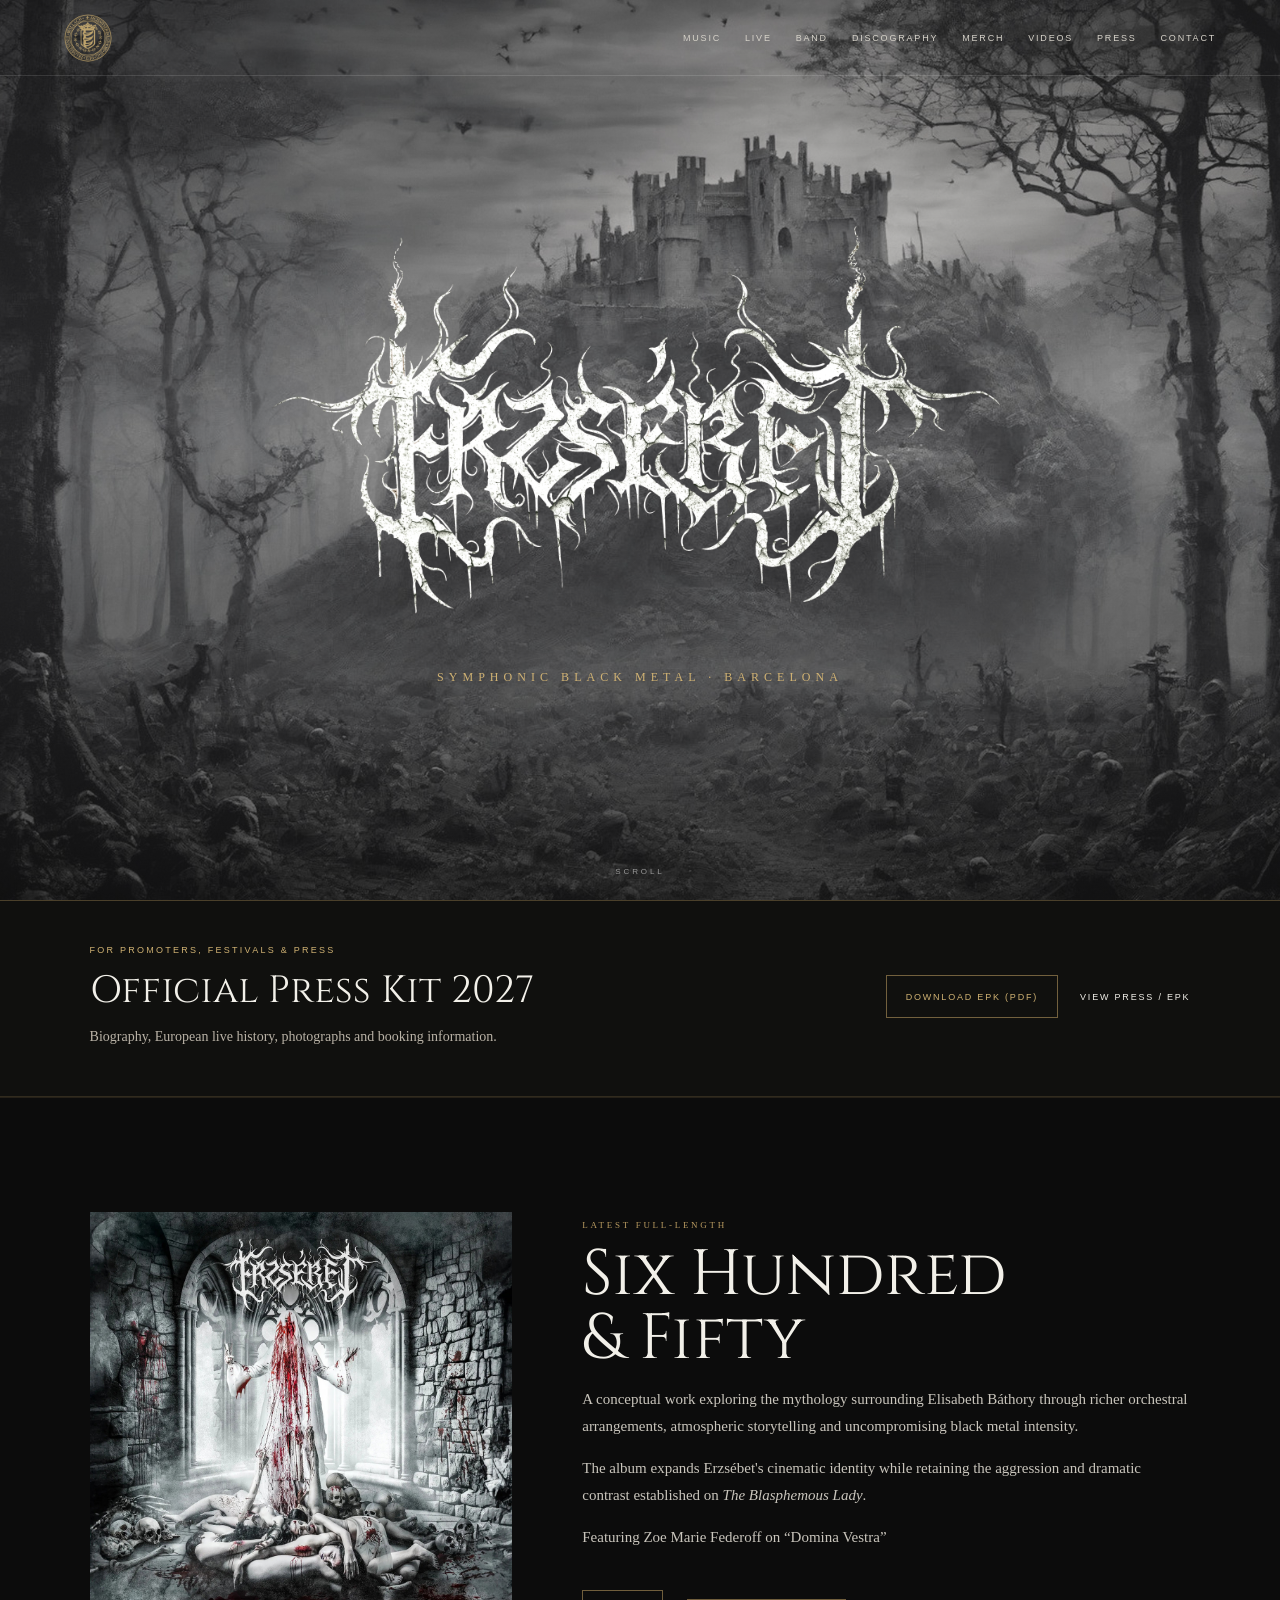
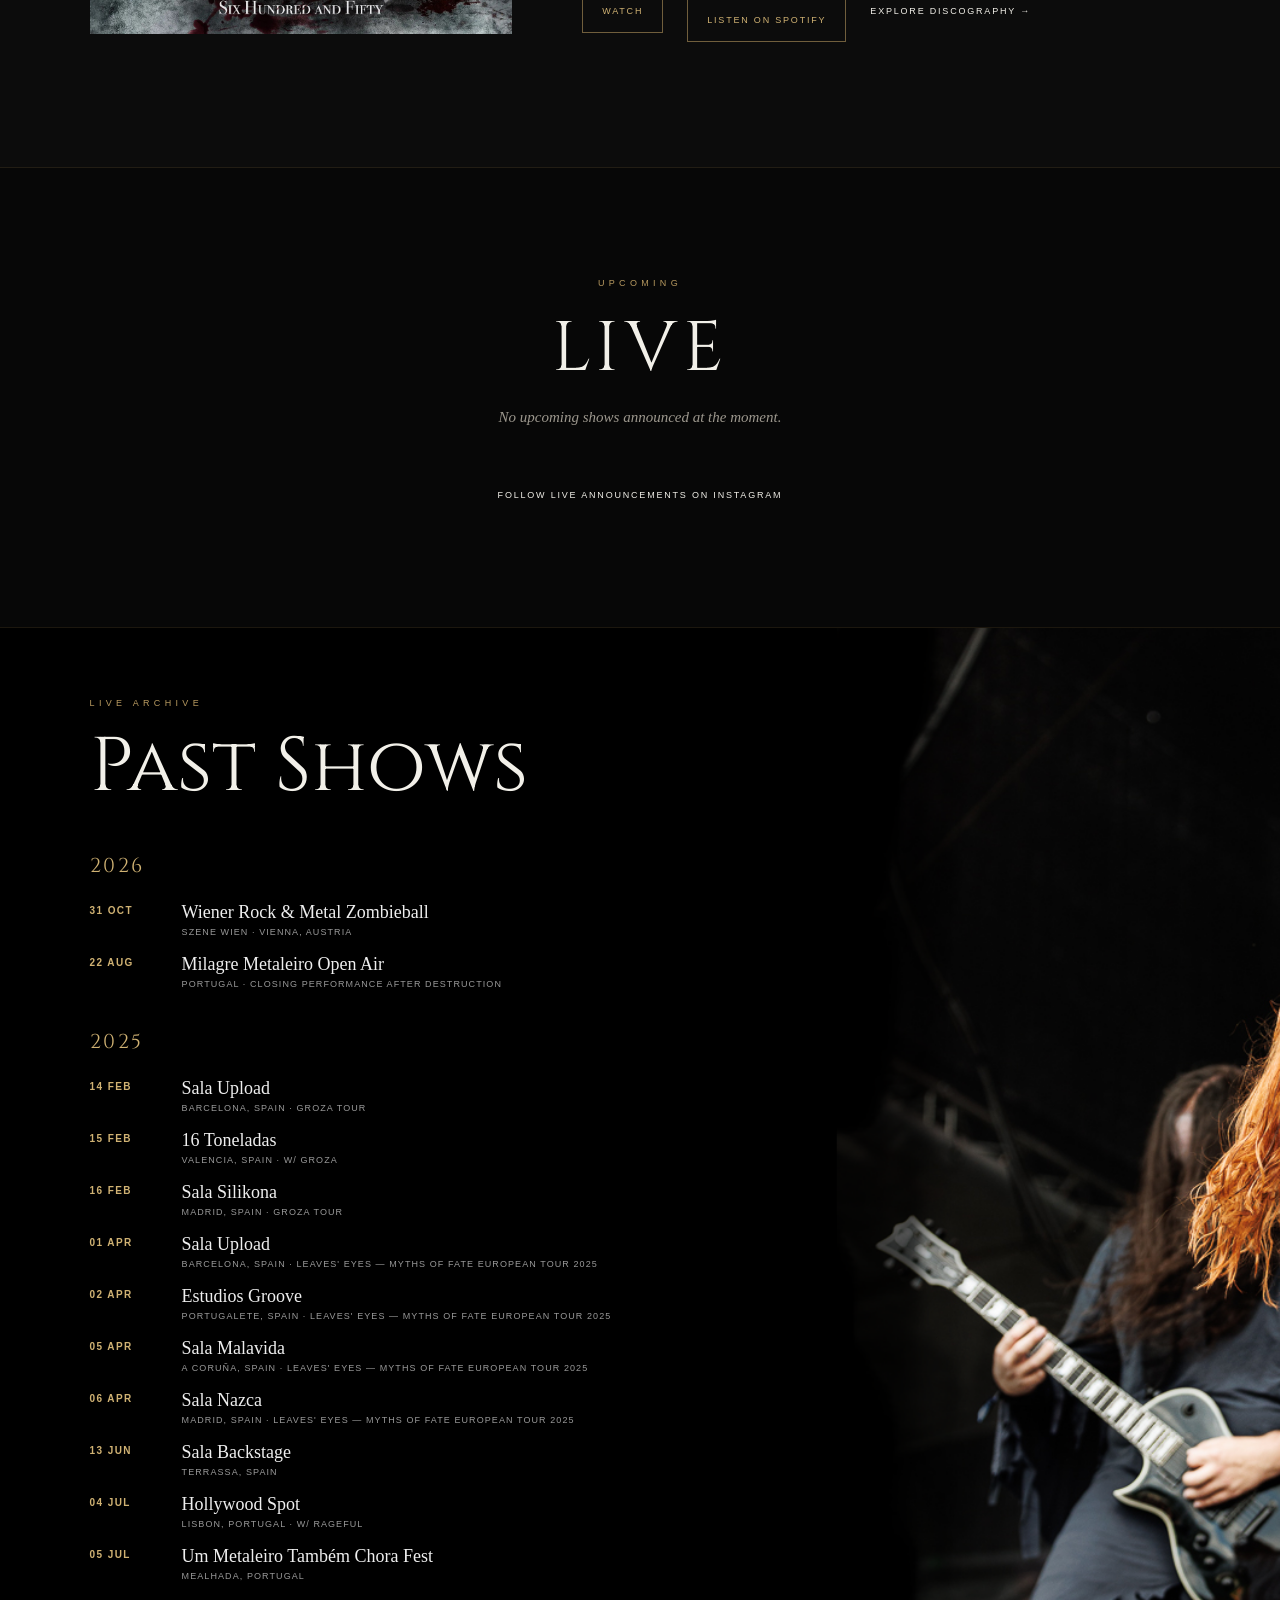
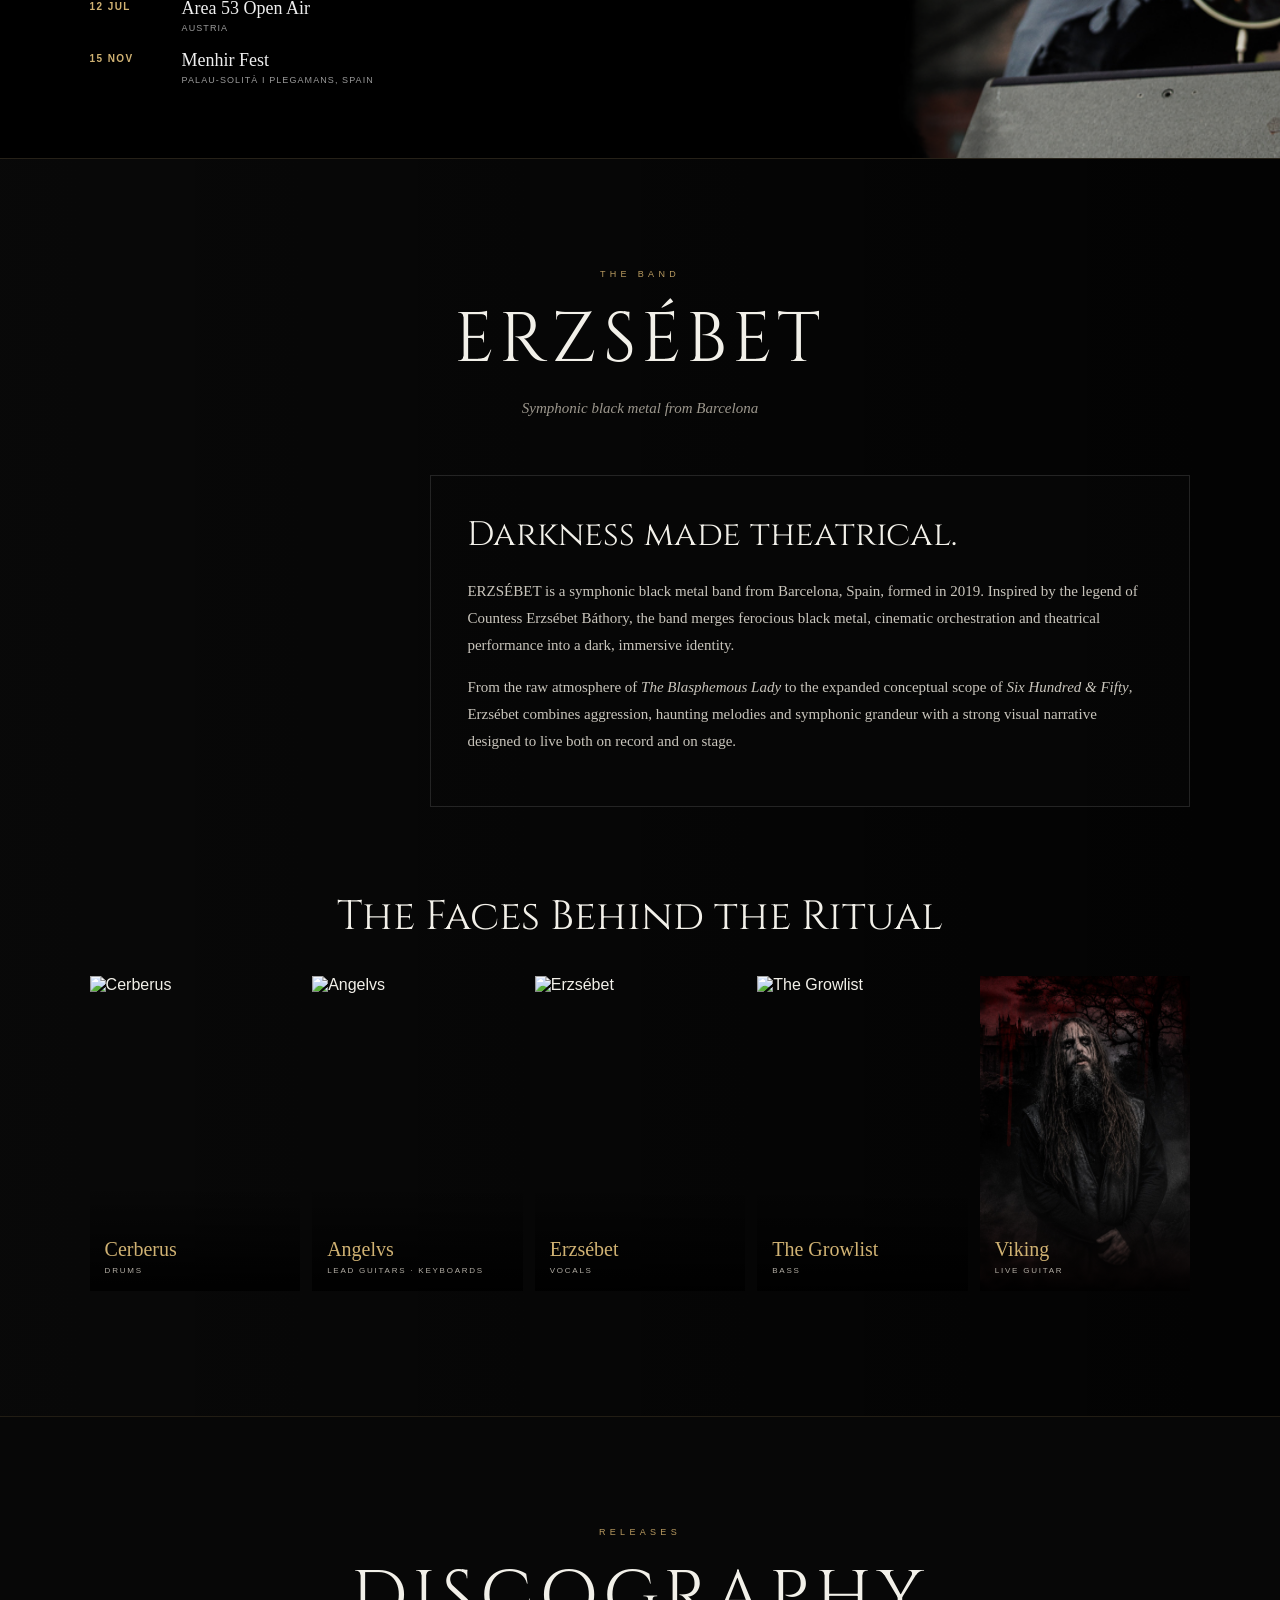
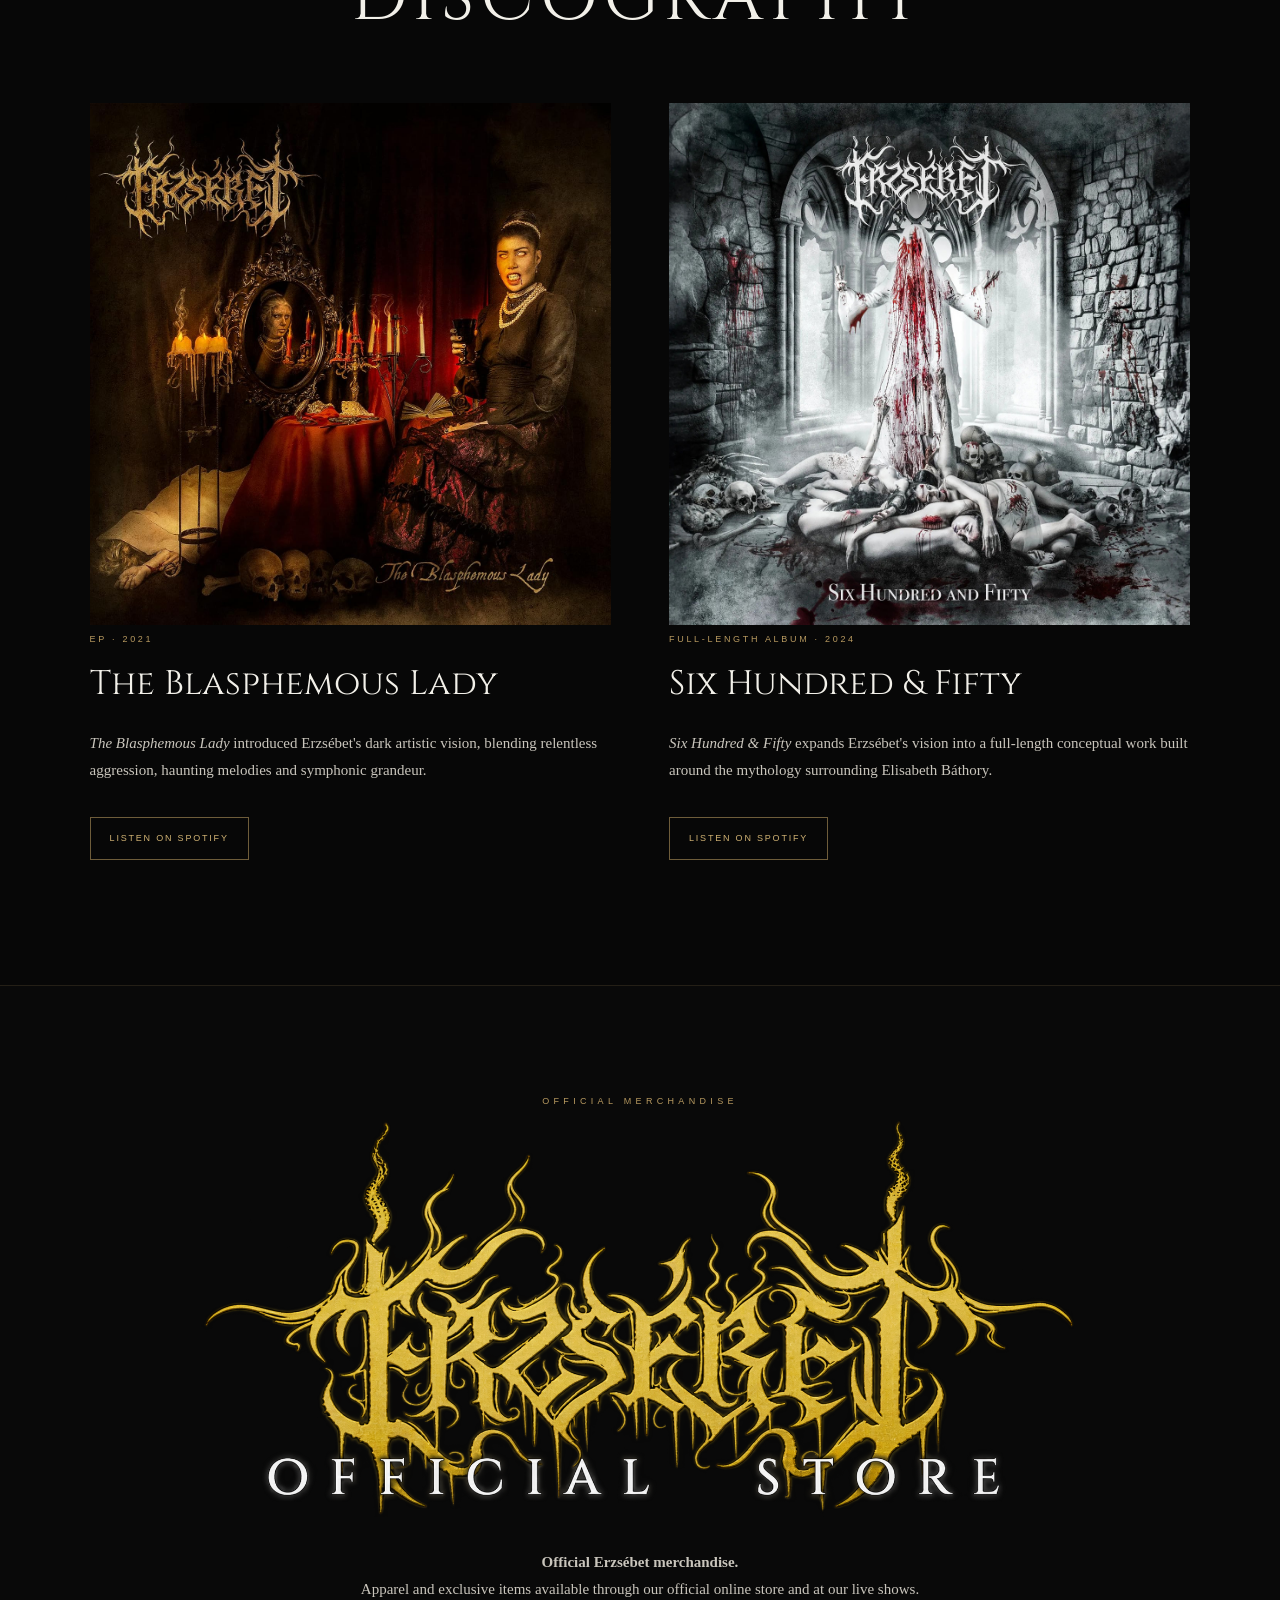
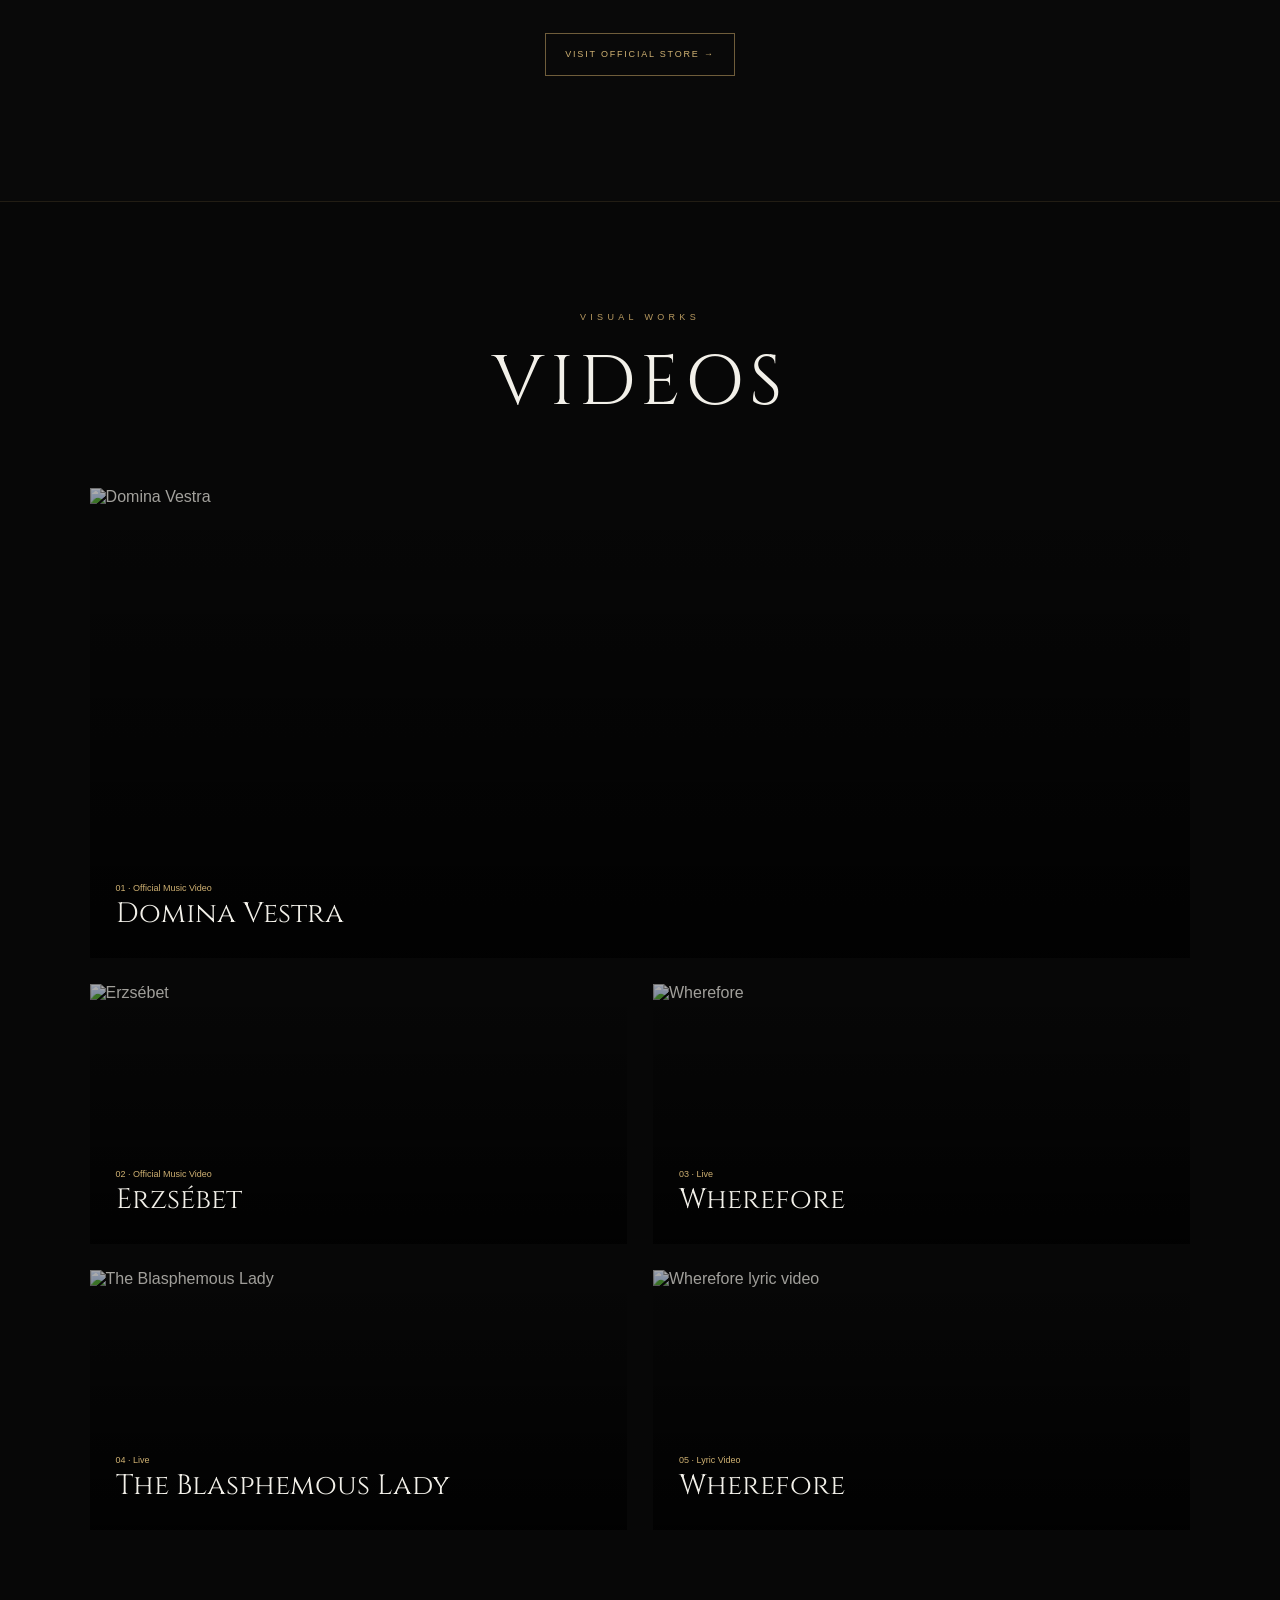
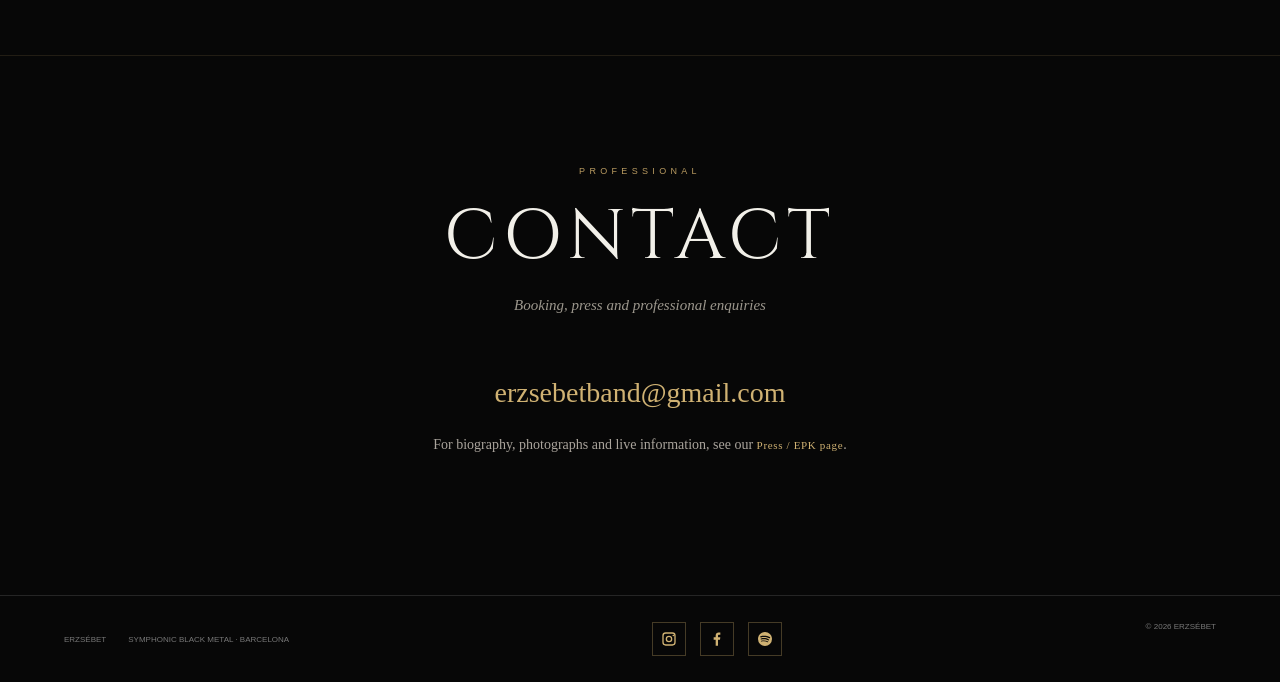
==== commit ebe8eae9: "Apply Cinzel to display headings; preserve body typography" ====
--- a/index.html
+++ b/index.html
@@ -1 +1 @@
-<!doctype html><html lang="en"><head><meta charset="utf-8"><meta name="viewport" content="width=device-width,initial-scale=1"><meta name="theme-color" content="#070707"><title>Erzsébet — Symphonic Black Metal from Barcelona | Official Website</title><meta name="description" content="Official website of Erzsébet, symphonic black metal from Barcelona. Music, live dates, videos, discography, official merchandise, press kit and booking contact."><meta name="robots" content="index,follow"><link rel="canonical" href="https://erzsebet-website.vercel.app/"><meta property="og:type" content="website"><meta property="og:site_name" content="Erzsébet"><meta property="og:title" content="Erzsébet — Symphonic Black Metal from Barcelona"><meta property="og:description" content="Official website of Erzsébet. Music, live dates, videos, discography, official merchandise, press kit and booking contact."><meta property="og:url" content="https://erzsebet-website.vercel.app/"><meta property="og:image" content="https://erzsebet-website.vercel.app/assets/band.jpg"><meta property="og:image:alt" content="Erzsébet — Symphonic Black Metal from Barcelona"><meta name="twitter:card" content="summary_large_image"><meta name="twitter:title" content="Erzsébet — Symphonic Black Metal from Barcelona"><meta name="twitter:description" content="Official website of Erzsébet. Music, live dates, videos, discography, official merchandise, press kit and booking contact."><meta name="twitter:image" content="https://erzsebet-website.vercel.app/assets/band.jpg"><link rel="icon" href="./assets/seal-button.svg" type="image/svg+xml"><script type="application/ld+json">{"@context":"https://schema.org","@type":"MusicGroup","name":"Erzsébet","url":"https://erzsebet-website.vercel.app/","genre":"Symphonic Black Metal","foundingLocation":{"@type":"Place","name":"Barcelona, Spain"},"sameAs":["https://www.instagram.com/erzsebet_music/","https://www.facebook.com/erzsebetofficial","https://open.spotify.com/artist/6eJYV2XwmZrrAdQlRDrhSn"]}</script><style>:root{--gold:#b89a60;--gold-soft:#d0b273;--ink:#f2f0e9;--muted:#9c978d;--line:rgba(255,255,255,.12);--black:#070707}*{box-sizing:border-box}html{scroll-behavior:smooth}html,body{margin:0;min-height:100%;background:var(--black);color:var(--ink)}body{font-family:Arial,Helvetica,sans-serif;overflow-x:hidden}a{color:inherit;text-decoration:none}img{max-width:100%}.hero{position:relative;min-height:100svh;overflow:hidden;display:grid;place-items:center;background:#0a0a0a url('./assets/hero.jpg') center/cover no-repeat}.hero:before{content:"";position:absolute;inset:0;background:linear-gradient(180deg,rgba(0,0,0,.36),rgba(0,0,0,.12) 48%,rgba(0,0,0,.55))}header{position:absolute;z-index:3;top:0;left:0;right:0;height:76px;padding:0 5vw;display:flex;align-items:center;justify-content:space-between;border-bottom:1px solid var(--line)}.monogram{width:48px;height:48px;display:grid;place-items:center}.monogram img{width:100%;height:100%;object-fit:contain}nav{display:flex;gap:24px;font-size:9px;letter-spacing:.2em;text-transform:uppercase;color:#d7d3ca}.center{position:relative;z-index:2;width:min(980px,78vw);display:flex;flex-direction:column;align-items:center}.logo{width:min(900px,100%);max-height:48vh;object-fit:contain}.tagline{margin:22px 0 0;font:400 12px Georgia,serif;letter-spacing:.42em;text-transform:uppercase;color:var(--gold-soft)}.scroll{position:absolute;z-index:2;bottom:24px;font-size:8px;letter-spacing:.36em;text-transform:uppercase;color:#999}.section-shell{width:min(1120px,86vw);margin:auto}.eyebrow{text-align:center;margin:0 0 14px;color:var(--gold);font-size:9px;letter-spacing:.48em;text-transform:uppercase}.section-title{text-align:center;margin:0;font:400 clamp(38px,6vw,70px) Georgia,serif;letter-spacing:.08em;text-transform:uppercase}.section-intro{text-align:center;margin:13px auto 58px;color:var(--muted);font:italic 15px Georgia,serif}.music,.live,.band,.discography,.merch,.videos,.contact{padding:110px 7vw 125px;border-top:1px solid rgba(184,154,96,.15)}.music{background:#0c0c0c}.music-grid{display:grid;grid-template-columns:.82fr 1.18fr;gap:70px;align-items:center}.latest-cover img,.cover{width:100%;aspect-ratio:1;object-fit:cover}.music-copy .overline,.release-meta{color:var(--gold);font-size:9px;letter-spacing:.3em;text-transform:uppercase}.music-copy h2{font:400 clamp(38px,5vw,66px)/1 Georgia,serif;margin:0}.music-copy p,.release-description,.band-copy p,.contact-block p{color:#c9c5bc;font:15px/1.8 Georgia,serif}.button,.ticket,.spotify{display:inline-flex;align-items:center;justify-content:center;min-height:43px;padding:0 19px;border:1px solid rgba(184,154,96,.58);color:var(--gold-soft);font-size:9px;letter-spacing:.2em;text-transform:uppercase}.action-row{display:flex;gap:24px;margin-top:30px;align-items:center;flex-wrap:wrap}.text-link{font-size:9px;letter-spacing:.2em;text-transform:uppercase}.dates{border-top:1px solid var(--line)}.date-row{display:grid;grid-template-columns:180px 1fr 230px 150px;gap:30px;align-items:center;padding:30px 0;border-bottom:1px solid var(--line)}.day{font:46px Georgia,serif;color:var(--gold-soft)}.month-year,.location{font-size:9px;letter-spacing:.2em;text-transform:uppercase;color:var(--muted)}.event-name{font:27px Georgia,serif}.live-history{position:relative;min-height:900px;border-top:1px solid rgba(184,154,96,.15);background:#000 url('./assets/live-history-2025.png') center/cover no-repeat;display:flex;align-items:center}.history-wrap{width:min(1120px,86vw);margin:auto}.history-copy{width:48%;max-width:590px;padding:70px 0}.history-kicker{margin:0 0 8px;color:var(--gold);font-size:9px;letter-spacing:.48em;text-transform:uppercase}.history-year{margin:0 0 34px;font:400 clamp(48px,6vw,76px) Georgia,serif;color:var(--ink)}.history-list{display:grid;gap:13px}.history-item{display:grid;grid-template-columns:76px 1fr;gap:16px;align-items:start}.history-date{color:var(--gold-soft);font-size:10px;font-weight:bold;letter-spacing:.14em;text-transform:uppercase;padding-top:4px}.history-place{font:18px/1.25 Georgia,serif;color:#eee}.history-detail{display:block;margin-top:3px;color:#999;font:9px/1.5 Arial,sans-serif;letter-spacing:.12em;text-transform:uppercase}.band{position:relative;background:#0c0c0c url('./assets/band.jpg') center 42%/cover no-repeat}.band:before{content:"";position:absolute;inset:0;background:linear-gradient(90deg,rgba(0,0,0,.3),rgba(0,0,0,.78))}.band .section-shell{position:relative}.band-grid{display:grid;grid-template-columns:minmax(0,760px);justify-content:end;margin-top:58px}.band-copy{padding:36px;background:rgba(7,7,7,.6);border:1px solid var(--line)}.band-copy h3,.contact-block h3{font:400 34px Georgia,serif;margin:0 0 20px}.faces{margin-top:82px}.faces-title{text-align:center;margin:0 0 32px;font:400 clamp(28px,3.2vw,42px) Georgia,serif}.faces-grid{display:grid;grid-template-columns:repeat(5,1fr);gap:12px}.face-card{position:relative;aspect-ratio:2/3;overflow:hidden}.face-card img{width:100%;height:100%;object-fit:cover}.face-info{position:absolute;left:0;right:0;bottom:0;padding:54px 15px 16px;background:linear-gradient(transparent,rgba(0,0,0,.94))}.face-name{display:block;color:var(--gold-soft);font:20px Georgia,serif}.face-role{display:block;margin-top:5px;color:#b2ada4;font-size:8px;letter-spacing:.22em;text-transform:uppercase}.releases{display:grid;grid-template-columns:1fr 1fr;gap:58px;margin-top:58px}.releases article{display:flex;flex-direction:column}.release-title{font:400 34px Georgia,serif;margin:8px 0}.release-description{flex:1}.spotify{margin-top:18px;align-self:flex-start}.merch{text-align:center;background:#090909}.merch-brand{width:min(980px,96%);margin:0 auto 28px}.merch-copy{max-width:650px;margin:26px auto 30px;color:#c9c5bc;font:15px/1.8 Georgia,serif}.video-grid{display:grid;grid-template-columns:1fr 1fr;gap:26px;margin-top:58px}.video-card{position:relative;min-height:260px;overflow:hidden}.video-card:first-child{grid-column:1/-1;min-height:470px}.video-card img{width:100%;height:100%;min-height:260px;object-fit:cover;filter:brightness(.68)}.video-card:first-child img{min-height:470px}.video-overlay{position:absolute;inset:0;display:flex;align-items:flex-end;padding:26px;background:linear-gradient(transparent,rgba(0,0,0,.8))}.video-label{font:28px Georgia,serif}.video-index{color:var(--gold-soft);font-size:9px}.contact-grid{display:grid;grid-template-columns:1fr 1fr;gap:56px;margin-top:58px;border-top:1px solid var(--line)}.contact-block{padding-top:31px}.email{color:var(--gold-soft);font:28px Georgia,serif}footer{display:flex;justify-content:space-between;padding:26px 5vw;border-top:1px solid var(--line);font-size:8px;color:#777;text-transform:uppercase}@media(max-width:780px){header{height:auto;min-height:102px;padding:14px 18px;display:grid;grid-template-columns:42px 1fr;gap:12px;align-items:start}.hero nav{overflow-x:auto;white-space:nowrap;padding:11px 2px}.center{width:88vw;padding-top:86px}.tagline{text-align:center;width:100%}.music,.live,.band,.discography,.merch,.videos,.contact{padding:72px 18px 82px}.music-grid,.releases,.video-grid,.contact-grid{grid-template-columns:1fr}.date-row{grid-template-columns:1fr;gap:9px}.button,.ticket,.spotify{width:100%;min-height:46px;margin-left:0;margin-right:0;align-self:stretch;text-align:center}.action-row{display:grid;grid-template-columns:1fr 1fr;gap:12px;width:100%;align-items:stretch}.action-row .button,.action-row .spotify{margin-top:0;width:100%}.action-row .text-link{grid-column:1/-1;text-align:center;padding:8px 0 0}.date-row .ticket{width:100%;justify-self:stretch;margin-top:8px}.releases article>.spotify{width:100%;align-self:stretch;margin-top:18px}.merch .button{display:flex;width:min(100%,360px);margin:0 auto}.contact-block .button{display:flex;width:100%;margin-top:18px}.live-history{min-height:auto;background-position:68% center;background-size:cover}.live-history:before{content:"";position:absolute;inset:0;background:rgba(0,0,0,.72)}.history-wrap{position:relative;width:calc(100% - 36px)}.history-copy{width:100%;max-width:none;padding:70px 0}.history-item{grid-template-columns:68px 1fr}.history-place{font-size:16px}.faces-grid{grid-template-columns:repeat(2,1fr)}.video-card,.video-card:first-child{min-height:0;aspect-ratio:16/9}.video-card img,.video-card:first-child img{min-height:0;height:100%}footer{flex-direction:column;gap:8px;text-align:center}}@media(max-width:420px){.action-row{grid-template-columns:1fr}.action-row .text-link{grid-column:1}.button,.ticket,.spotify{min-height:48px}}.social-links{display:flex;align-items:center;justify-content:center;gap:14px}.social-link{width:34px;height:34px;display:grid;place-items:center;border:1px solid rgba(184,154,96,.35);color:var(--gold-soft);transition:border-color .2s,color .2s,transform .2s}.social-link:hover{border-color:var(--gold-soft);color:#fff;transform:translateY(-1px)}.social-link svg{width:16px;height:16px;fill:currentColor}.footer-copy{display:flex;gap:22px;align-items:center}a:focus-visible{outline:2px solid var(--gold-soft);outline-offset:4px}.button:focus-visible,.ticket:focus-visible,.spotify:focus-visible,.social-link:focus-visible{outline-offset:3px}@media(prefers-reduced-motion:reduce){html{scroll-behavior:auto}*,*:before,*:after{transition:none!important}}.epk-banner{padding:44px 7vw 48px;background:#10100e;border-top:1px solid rgba(184,154,96,.35);border-bottom:1px solid rgba(184,154,96,.2)}.epk-banner-grid{display:grid;grid-template-columns:1fr auto;gap:35px;align-items:center}.epk-banner-copy .epk-banner-eyebrow{margin:0 0 10px;color:var(--gold-soft);font-size:9px;letter-spacing:.25em;text-transform:uppercase}.epk-banner-copy h2{font:400 clamp(27px,3vw,38px) Georgia,serif;margin:0}.epk-banner-copy p:last-child{margin:10px 0 0;font:14px/1.6 Georgia,serif;color:#b9b2a6}.epk-banner-actions{display:flex;gap:22px;align-items:center;flex-wrap:wrap}.epk-banner-actions .button{white-space:nowrap}.history-group-heading{margin:23px 0 9px;color:var(--gold-soft);font:400 20px Georgia,serif;letter-spacing:.13em}.history-group-heading:first-child{margin-top:0}.upcoming-link{text-align:center;margin:0}.contact-simple{text-align:center;padding:5px 0 0}.contact-simple .email{display:inline-block;overflow-wrap:anywhere}.contact-simple p{margin-top:25px;color:#aaa49c;font:14px/1.6 Georgia,serif}.contact-simple .text-link{color:var(--gold-soft);font-size:11px;letter-spacing:.06em;text-transform:none}@media(max-width:780px){.epk-banner{padding:35px 18px}.epk-banner-grid{grid-template-columns:1fr;gap:23px}.epk-banner-actions{display:grid;gap:18px}.epk-banner-actions .button{width:100%}.epk-banner-actions .text-link{text-align:center}.history-group-heading{font-size:20px}.contact-simple .email{font-size:clamp(18px,5vw,28px)}}</style></head><body><section class="hero" id="home"><header><a class="monogram" href="#home" aria-label="Erzsébet home"><img src="./assets/seal-button.svg" alt="" loading="lazy" decoding="async"></a><nav aria-label="Primary navigation"><a href="#music">Music</a><a href="#live">Live</a><a href="#band">Band</a><a href="#discography">Discography</a><a href="#merch">Merch</a><a href="#videos">Videos</a><a href="./press.html">Press</a><a href="#contact">Contact</a></nav></header><div class="center"><img class="logo" src="./assets/logo.png" alt="Erzsébet"><p class="tagline">Symphonic Black Metal · Barcelona</p></div><a class="scroll" href="#music">Scroll</a></section><section class="epk-banner" id="epk"><div class="section-shell epk-banner-grid"><div class="epk-banner-copy"><p class="epk-banner-eyebrow">For promoters, festivals &amp; press</p><h2>Official Press Kit 2027</h2><p>Biography, European live history, photographs and booking information.</p></div><div class="epk-banner-actions"><a class="button" href="./assets/EPK%202027.pdf" download="Erzsebet-EPK-2027.pdf" type="application/pdf">Download EPK (PDF)</a><a class="text-link" href="./press.html">View Press / EPK</a></div></div></section><section class="music" id="music"><div class="section-shell music-grid"><div class="latest-cover"><img src="./assets/six-hundred-fifty.jpg" alt="Six Hundred & Fifty" loading="lazy" decoding="async"></div><div class="music-copy"><p class="overline">Latest full-length</p><h2>Six Hundred<br>&amp; Fifty</h2><p>A conceptual work exploring the mythology surrounding Elisabeth Báthory through richer orchestral arrangements, atmospheric storytelling and uncompromising black metal intensity.</p><p>The album expands Erzsébet's cinematic identity while retaining the aggression and dramatic contrast established on <em>The Blasphemous Lady</em>.</p><p>Featuring Zoe Marie Federoff on “Domina Vestra”</p><div class="action-row"><a class="button" href="#videos">Watch</a><a class="spotify" href="https://open.spotify.com/intl-es/album/4jH297Oj7DX67HtGsuLCQL" target="_blank" rel="noopener noreferrer">Listen on Spotify</a><a class="text-link" href="#discography">Explore discography →</a></div></div></div></section><section class="live" id="live"><div class="section-shell"><p class="eyebrow">Upcoming</p><h2 class="section-title">Live</h2><p class="section-intro">No upcoming shows announced at the moment.</p><p class="upcoming-link"><a class="text-link" href="https://www.instagram.com/erzsebet_music/" target="_blank" rel="noopener noreferrer">Follow live announcements on Instagram</a></p></div></section><section class="live-history" id="live-history"><div class="history-wrap"><div class="history-copy"><p class="history-kicker">Live Archive</p><h2 class="history-year">Past Shows</h2><div class="history-list"><h3 class="history-group-heading">2026</h3><div class="history-item"><span class="history-date">31 Oct</span><div class="history-place">Wiener Rock &amp; Metal Zombieball<span class="history-detail">Szene Wien · Vienna, Austria</span></div></div><div class="history-item"><span class="history-date">22 Aug</span><div class="history-place">Milagre Metaleiro Open Air<span class="history-detail">Portugal · Closing performance after Destruction</span></div></div><h3 class="history-group-heading">2025</h3><div class="history-item"><span class="history-date">14 Feb</span><div class="history-place">Sala Upload<span class="history-detail">Barcelona, Spain · Groza Tour</span></div></div><div class="history-item"><span class="history-date">15 Feb</span><div class="history-place">16 Toneladas<span class="history-detail">Valencia, Spain · w/ Groza</span></div></div><div class="history-item"><span class="history-date">16 Feb</span><div class="history-place">Sala Silikona<span class="history-detail">Madrid, Spain · Groza Tour</span></div></div><div class="history-item"><span class="history-date">01 Apr</span><div class="history-place">Sala Upload<span class="history-detail">Barcelona, Spain · Leaves' Eyes — Myths of Fate European Tour 2025</span></div></div><div class="history-item"><span class="history-date">02 Apr</span><div class="history-place">Estudios Groove<span class="history-detail">Portugalete, Spain · Leaves' Eyes — Myths of Fate European Tour 2025</span></div></div><div class="history-item"><span class="history-date">05 Apr</span><div class="history-place">Sala Malavida<span class="history-detail">A Coruña, Spain · Leaves' Eyes — Myths of Fate European Tour 2025</span></div></div><div class="history-item"><span class="history-date">06 Apr</span><div class="history-place">Sala Nazca<span class="history-detail">Madrid, Spain · Leaves' Eyes — Myths of Fate European Tour 2025</span></div></div><div class="history-item"><span class="history-date">13 Jun</span><div class="history-place">Sala Backstage<span class="history-detail">Terrassa, Spain</span></div></div><div class="history-item"><span class="history-date">04 Jul</span><div class="history-place">Hollywood Spot<span class="history-detail">Lisbon, Portugal · w/ Rageful</span></div></div><div class="history-item"><span class="history-date">05 Jul</span><div class="history-place">Um Metaleiro Também Chora Fest<span class="history-detail">Mealhada, Portugal</span></div></div><div class="history-item"><span class="history-date">12 Jul</span><div class="history-place">Area 53 Open Air<span class="history-detail">Austria</span></div></div><div class="history-item"><span class="history-date">15 Nov</span><div class="history-place">Menhir Fest<span class="history-detail">Palau-solità i Plegamans, Spain</span></div></div></div></div></div></section><section class="band" id="band"><div class="section-shell"><p class="eyebrow">The Band</p><h2 class="section-title">Erzsébet</h2><p class="section-intro">Symphonic black metal from Barcelona</p><div class="band-grid"><div class="band-copy"><h3>Darkness made theatrical.</h3><p>ERZSÉBET is a symphonic black metal band from Barcelona, Spain, formed in 2019. Inspired by the legend of Countess Erzsébet Báthory, the band merges ferocious black metal, cinematic orchestration and theatrical performance into a dark, immersive identity.</p><p>From the raw atmosphere of <em>The Blasphemous Lady</em> to the expanded conceptual scope of <em>Six Hundred &amp; Fifty</em>, Erzsébet combines aggression, haunting melodies and symphonic grandeur with a strong visual narrative designed to live both on record and on stage.</p></div></div><div class="faces"><h3 class="faces-title">The Faces Behind the Ritual</h3><div class="faces-grid"><article class="face-card"><img src="./assets/band-cerberus.jpg" alt="Cerberus" loading="lazy" decoding="async"><div class="face-info"><span class="face-name">Cerberus</span><span class="face-role">Drums</span></div></article><article class="face-card"><img src="./assets/band-angelvs.jpg" alt="Angelvs" loading="lazy" decoding="async"><div class="face-info"><span class="face-name">Angelvs</span><span class="face-role">Lead Guitars · Keyboards</span></div></article><article class="face-card"><img src="./assets/band-erzsebet.jpg" alt="Erzsébet" loading="lazy" decoding="async"><div class="face-info"><span class="face-name">Erzsébet</span><span class="face-role">Vocals</span></div></article><article class="face-card"><img src="./assets/band-growlist.jpg" alt="The Growlist" loading="lazy" decoding="async"><div class="face-info"><span class="face-name">The Growlist</span><span class="face-role">Bass</span></div></article><article class="face-card"><img src="./assets/band-viking.jpeg" alt="Viking" loading="lazy" decoding="async"><div class="face-info"><span class="face-name">Viking</span><span class="face-role">Live Guitar</span></div></article></div></div></div></section><section class="discography" id="discography"><div class="section-shell"><p class="eyebrow">Releases</p><h2 class="section-title">Discography</h2><div class="releases"><article><img class="cover" src="./assets/blasphemous-lady.jpg" alt="The Blasphemous Lady" loading="lazy" decoding="async"><p class="release-meta">EP · 2021</p><h3 class="release-title">The Blasphemous Lady</h3><p class="release-description"><em>The Blasphemous Lady</em> introduced Erzsébet's dark artistic vision, blending relentless aggression, haunting melodies and symphonic grandeur.</p><a class="spotify" href="https://open.spotify.com/album/3MTNfxYTtLBVvsbmQHkxRO" target="_blank" rel="noopener noreferrer">Listen on Spotify</a></article><article><img class="cover" src="./assets/six-hundred-fifty.jpg" alt="Six Hundred & Fifty" loading="lazy" decoding="async"><p class="release-meta">Full-length album · 2024</p><h3 class="release-title">Six Hundred &amp; Fifty</h3><p class="release-description"><em>Six Hundred &amp; Fifty</em> expands Erzsébet's vision into a full-length conceptual work built around the mythology surrounding Elisabeth Báthory.</p><a class="spotify" href="https://open.spotify.com/intl-es/album/4jH297Oj7DX67HtGsuLCQL" target="_blank" rel="noopener noreferrer">Listen on Spotify</a></article></div></div></section><section class="merch" id="merch"><div class="section-shell"><p class="eyebrow">Official Merchandise</p><div class="merch-brand"><img src="./assets/official-store.png" alt="Erzsébet Official Store" loading="lazy" decoding="async"></div><p class="merch-copy"><strong>Official Erzsébet merchandise.</strong><br>Apparel and exclusive items available through our official online store and at our live shows.</p><a class="button" href="https://erzsebetmerch.bigcartel.com" target="_blank" rel="noopener noreferrer">Visit Official Store →</a></div></section><section class="videos" id="videos"><div class="section-shell"><p class="eyebrow">Visual works</p><h2 class="section-title">Videos</h2><div class="video-grid"><a class="video-card" href="https://www.youtube.com/watch?v=V4qPiUmkRDI" target="_blank" rel="noopener noreferrer"><img src="https://i.ytimg.com/vi/V4qPiUmkRDI/maxresdefault.jpg" alt="Domina Vestra" loading="lazy" decoding="async"><div class="video-overlay"><div><span class="video-index">01 · Official Music Video</span><div class="video-label">Domina Vestra</div></div></div></a><a class="video-card" href="https://www.youtube.com/watch?v=mcx6ltFWQpo" target="_blank" rel="noopener noreferrer"><img src="https://i.ytimg.com/vi/mcx6ltFWQpo/hqdefault.jpg" alt="Erzsébet" loading="lazy" decoding="async"><div class="video-overlay"><div><span class="video-index">02 · Official Music Video</span><div class="video-label">Erzsébet</div></div></div></a><a class="video-card" href="https://www.youtube.com/watch?v=GWa9Xg9MIHo" target="_blank" rel="noopener noreferrer"><img src="https://i.ytimg.com/vi/GWa9Xg9MIHo/hqdefault.jpg" alt="Wherefore" loading="lazy" decoding="async"><div class="video-overlay"><div><span class="video-index">03 · Live</span><div class="video-label">Wherefore</div></div></div></a><a class="video-card" href="https://www.youtube.com/watch?v=OlewF28QaTI" target="_blank" rel="noopener noreferrer"><img src="https://i.ytimg.com/vi/OlewF28QaTI/hqdefault.jpg" alt="The Blasphemous Lady" loading="lazy" decoding="async"><div class="video-overlay"><div><span class="video-index">04 · Live</span><div class="video-label">The Blasphemous Lady</div></div></div></a><a class="video-card" href="https://www.youtube.com/watch?v=fEegJwNX7ts" target="_blank" rel="noopener noreferrer"><img src="https://i.ytimg.com/vi/fEegJwNX7ts/hqdefault.jpg" alt="Wherefore lyric video" loading="lazy" decoding="async"><div class="video-overlay"><div><span class="video-index">05 · Lyric Video</span><div class="video-label">Wherefore</div></div></div></a></div></div></section><section class="contact" id="contact"><div class="section-shell"><p class="eyebrow">Professional</p><h2 class="section-title">Contact</h2><p class="section-intro">Booking, press and professional enquiries</p><div class="contact-simple"><a class="email" href="mailto:erzsebetband@gmail.com">erzsebetband@gmail.com</a><p>For biography, photographs and live information, see our <a class="text-link" href="./press.html">Press / EPK page</a>.</p></div></div></section><footer><div class="footer-copy"><span>Erzsébet</span><span>Symphonic Black Metal · Barcelona</span></div><div class="social-links" aria-label="Erzsébet social media"><a class="social-link" href="https://www.instagram.com/erzsebet_music/" target="_blank" rel="noopener noreferrer" aria-label="Erzsébet on Instagram"><svg viewBox="0 0 24 24" aria-hidden="true"><path d="M7 2h10a5 5 0 0 1 5 5v10a5 5 0 0 1-5 5H7a5 5 0 0 1-5-5V7a5 5 0 0 1 5-5Zm0 2a3 3 0 0 0-3 3v10a3 3 0 0 0 3 3h10a3 3 0 0 0 3-3V7a3 3 0 0 0-3-3H7Zm11.5 1.5a1.25 1.25 0 1 1 0 2.5 1.25 1.25 0 0 1 0-2.5ZM12 7a5 5 0 1 1 0 10 5 5 0 0 1 0-10Zm0 2a3 3 0 1 0 0 6 3 3 0 0 0 0-6Z"/></svg></a><a class="social-link" href="https://www.facebook.com/erzsebetofficial" target="_blank" rel="noopener noreferrer" aria-label="Erzsébet on Facebook"><svg viewBox="0 0 24 24" aria-hidden="true"><path d="M13.5 22v-9h3l.45-3.5H13.5V7.26c0-1.01.28-1.7 1.73-1.7H17V2.43c-.31-.04-1.38-.13-2.62-.13-2.59 0-4.36 1.58-4.36 4.48V9.5H7v3.5h3.02v9h3.48Z"/></svg></a><a class="social-link" href="https://open.spotify.com/artist/6eJYV2XwmZrrAdQlRDrhSn" target="_blank" rel="noopener noreferrer" aria-label="Erzsébet on Spotify"><svg viewBox="0 0 24 24" aria-hidden="true"><path d="M12 1.5A10.5 10.5 0 1 0 12 22.5 10.5 10.5 0 0 0 12 1.5Zm4.814 15.145a.654.654 0 0 1-.899.217c-2.462-1.505-5.563-1.845-9.214-1.01a.655.655 0 1 1-.292-1.277c3.997-.914 7.426-.523 10.188 1.165.308.188.405.59.217.905Zm1.284-2.856a.82.82 0 0 1-1.127.27c-2.82-1.733-7.118-2.235-10.452-1.223a.82.82 0 1 1-.476-1.57c3.815-1.157 8.553-.598 11.785 1.389a.82.82 0 0 1 .27 1.134Zm.11-2.974C14.827 8.806 9.25 8.62 6.022 9.6a.983.983 0 1 1-.57-1.882c3.706-1.124 9.874-.905 13.758 1.4a.983.983 0 0 1-1.002 1.697Z"/></svg></a></div><span>© 2026 Erzsébet</span></footer></body></html>+<!doctype html><html lang="en"><head><meta charset="utf-8"><meta name="viewport" content="width=device-width,initial-scale=1"><meta name="theme-color" content="#070707"><title>Erzsébet — Symphonic Black Metal from Barcelona | Official Website</title><meta name="description" content="Official website of Erzsébet, symphonic black metal from Barcelona. Music, live dates, videos, discography, official merchandise, press kit and booking contact."><meta name="robots" content="index,follow"><link rel="canonical" href="https://erzsebet-website.vercel.app/"><meta property="og:type" content="website"><meta property="og:site_name" content="Erzsébet"><meta property="og:title" content="Erzsébet — Symphonic Black Metal from Barcelona"><meta property="og:description" content="Official website of Erzsébet. Music, live dates, videos, discography, official merchandise, press kit and booking contact."><meta property="og:url" content="https://erzsebet-website.vercel.app/"><meta property="og:image" content="https://erzsebet-website.vercel.app/assets/band.jpg"><meta property="og:image:alt" content="Erzsébet — Symphonic Black Metal from Barcelona"><meta name="twitter:card" content="summary_large_image"><meta name="twitter:title" content="Erzsébet — Symphonic Black Metal from Barcelona"><meta name="twitter:description" content="Official website of Erzsébet. Music, live dates, videos, discography, official merchandise, press kit and booking contact."><meta name="twitter:image" content="https://erzsebet-website.vercel.app/assets/band.jpg"><link rel="icon" href="./assets/seal-button.svg" type="image/svg+xml"><script type="application/ld+json">{"@context":"https://schema.org","@type":"MusicGroup","name":"Erzsébet","url":"https://erzsebet-website.vercel.app/","genre":"Symphonic Black Metal","foundingLocation":{"@type":"Place","name":"Barcelona, Spain"},"sameAs":["https://www.instagram.com/erzsebet_music/","https://www.facebook.com/erzsebetofficial","https://open.spotify.com/artist/6eJYV2XwmZrrAdQlRDrhSn"]}</script><link rel="preconnect" href="https://fonts.googleapis.com"><link rel="preconnect" href="https://fonts.gstatic.com" crossorigin><link href="https://fonts.googleapis.com/css2?family=Cinzel:wght@400;500;600;700&amp;display=swap" rel="stylesheet"><style>:root{--gold:#b89a60;--gold-soft:#d0b273;--ink:#f2f0e9;--muted:#9c978d;--line:rgba(255,255,255,.12);--black:#070707}*{box-sizing:border-box}html{scroll-behavior:smooth}html,body{margin:0;min-height:100%;background:var(--black);color:var(--ink)}body{font-family:Arial,Helvetica,sans-serif;overflow-x:hidden}a{color:inherit;text-decoration:none}img{max-width:100%}.hero{position:relative;min-height:100svh;overflow:hidden;display:grid;place-items:center;background:#0a0a0a url('./assets/hero.jpg') center/cover no-repeat}.hero:before{content:"";position:absolute;inset:0;background:linear-gradient(180deg,rgba(0,0,0,.36),rgba(0,0,0,.12) 48%,rgba(0,0,0,.55))}header{position:absolute;z-index:3;top:0;left:0;right:0;height:76px;padding:0 5vw;display:flex;align-items:center;justify-content:space-between;border-bottom:1px solid var(--line)}.monogram{width:48px;height:48px;display:grid;place-items:center}.monogram img{width:100%;height:100%;object-fit:contain}nav{display:flex;gap:24px;font-size:9px;letter-spacing:.2em;text-transform:uppercase;color:#d7d3ca}.center{position:relative;z-index:2;width:min(980px,78vw);display:flex;flex-direction:column;align-items:center}.logo{width:min(900px,100%);max-height:48vh;object-fit:contain}.tagline{margin:22px 0 0;font:400 12px Georgia,serif;letter-spacing:.42em;text-transform:uppercase;color:var(--gold-soft)}.scroll{position:absolute;z-index:2;bottom:24px;font-size:8px;letter-spacing:.36em;text-transform:uppercase;color:#999}.section-shell{width:min(1120px,86vw);margin:auto}.eyebrow{text-align:center;margin:0 0 14px;color:var(--gold);font-size:9px;letter-spacing:.48em;text-transform:uppercase}.section-title{text-align:center;margin:0;font:400 clamp(38px,6vw,70px) Georgia,serif;letter-spacing:.08em;text-transform:uppercase}.section-intro{text-align:center;margin:13px auto 58px;color:var(--muted);font:italic 15px Georgia,serif}.music,.live,.band,.discography,.merch,.videos,.contact{padding:110px 7vw 125px;border-top:1px solid rgba(184,154,96,.15)}.music{background:#0c0c0c}.music-grid{display:grid;grid-template-columns:.82fr 1.18fr;gap:70px;align-items:center}.latest-cover img,.cover{width:100%;aspect-ratio:1;object-fit:cover}.music-copy .overline,.release-meta{color:var(--gold);font-size:9px;letter-spacing:.3em;text-transform:uppercase}.music-copy h2{font:400 clamp(38px,5vw,66px)/1 Georgia,serif;margin:0}.music-copy p,.release-description,.band-copy p,.contact-block p{color:#c9c5bc;font:15px/1.8 Georgia,serif}.button,.ticket,.spotify{display:inline-flex;align-items:center;justify-content:center;min-height:43px;padding:0 19px;border:1px solid rgba(184,154,96,.58);color:var(--gold-soft);font-size:9px;letter-spacing:.2em;text-transform:uppercase}.action-row{display:flex;gap:24px;margin-top:30px;align-items:center;flex-wrap:wrap}.text-link{font-size:9px;letter-spacing:.2em;text-transform:uppercase}.dates{border-top:1px solid var(--line)}.date-row{display:grid;grid-template-columns:180px 1fr 230px 150px;gap:30px;align-items:center;padding:30px 0;border-bottom:1px solid var(--line)}.day{font:46px Georgia,serif;color:var(--gold-soft)}.month-year,.location{font-size:9px;letter-spacing:.2em;text-transform:uppercase;color:var(--muted)}.event-name{font:27px Georgia,serif}.live-history{position:relative;min-height:900px;border-top:1px solid rgba(184,154,96,.15);background:#000 url('./assets/live-history-2025.png') center/cover no-repeat;display:flex;align-items:center}.history-wrap{width:min(1120px,86vw);margin:auto}.history-copy{width:48%;max-width:590px;padding:70px 0}.history-kicker{margin:0 0 8px;color:var(--gold);font-size:9px;letter-spacing:.48em;text-transform:uppercase}.history-year{margin:0 0 34px;font:400 clamp(48px,6vw,76px) Georgia,serif;color:var(--ink)}.history-list{display:grid;gap:13px}.history-item{display:grid;grid-template-columns:76px 1fr;gap:16px;align-items:start}.history-date{color:var(--gold-soft);font-size:10px;font-weight:bold;letter-spacing:.14em;text-transform:uppercase;padding-top:4px}.history-place{font:18px/1.25 Georgia,serif;color:#eee}.history-detail{display:block;margin-top:3px;color:#999;font:9px/1.5 Arial,sans-serif;letter-spacing:.12em;text-transform:uppercase}.band{position:relative;background:#0c0c0c url('./assets/band.jpg') center 42%/cover no-repeat}.band:before{content:"";position:absolute;inset:0;background:linear-gradient(90deg,rgba(0,0,0,.3),rgba(0,0,0,.78))}.band .section-shell{position:relative}.band-grid{display:grid;grid-template-columns:minmax(0,760px);justify-content:end;margin-top:58px}.band-copy{padding:36px;background:rgba(7,7,7,.6);border:1px solid var(--line)}.band-copy h3,.contact-block h3{font:400 34px Georgia,serif;margin:0 0 20px}.faces{margin-top:82px}.faces-title{text-align:center;margin:0 0 32px;font:400 clamp(28px,3.2vw,42px) Georgia,serif}.faces-grid{display:grid;grid-template-columns:repeat(5,1fr);gap:12px}.face-card{position:relative;aspect-ratio:2/3;overflow:hidden}.face-card img{width:100%;height:100%;object-fit:cover}.face-info{position:absolute;left:0;right:0;bottom:0;padding:54px 15px 16px;background:linear-gradient(transparent,rgba(0,0,0,.94))}.face-name{display:block;color:var(--gold-soft);font:20px Georgia,serif}.face-role{display:block;margin-top:5px;color:#b2ada4;font-size:8px;letter-spacing:.22em;text-transform:uppercase}.releases{display:grid;grid-template-columns:1fr 1fr;gap:58px;margin-top:58px}.releases article{display:flex;flex-direction:column}.release-title{font:400 34px Georgia,serif;margin:8px 0}.release-description{flex:1}.spotify{margin-top:18px;align-self:flex-start}.merch{text-align:center;background:#090909}.merch-brand{width:min(980px,96%);margin:0 auto 28px}.merch-copy{max-width:650px;margin:26px auto 30px;color:#c9c5bc;font:15px/1.8 Georgia,serif}.video-grid{display:grid;grid-template-columns:1fr 1fr;gap:26px;margin-top:58px}.video-card{position:relative;min-height:260px;overflow:hidden}.video-card:first-child{grid-column:1/-1;min-height:470px}.video-card img{width:100%;height:100%;min-height:260px;object-fit:cover;filter:brightness(.68)}.video-card:first-child img{min-height:470px}.video-overlay{position:absolute;inset:0;display:flex;align-items:flex-end;padding:26px;background:linear-gradient(transparent,rgba(0,0,0,.8))}.video-label{font:28px Georgia,serif}.video-index{color:var(--gold-soft);font-size:9px}.contact-grid{display:grid;grid-template-columns:1fr 1fr;gap:56px;margin-top:58px;border-top:1px solid var(--line)}.contact-block{padding-top:31px}.email{color:var(--gold-soft);font:28px Georgia,serif}footer{display:flex;justify-content:space-between;padding:26px 5vw;border-top:1px solid var(--line);font-size:8px;color:#777;text-transform:uppercase}@media(max-width:780px){header{height:auto;min-height:102px;padding:14px 18px;display:grid;grid-template-columns:42px 1fr;gap:12px;align-items:start}.hero nav{overflow-x:auto;white-space:nowrap;padding:11px 2px}.center{width:88vw;padding-top:86px}.tagline{text-align:center;width:100%}.music,.live,.band,.discography,.merch,.videos,.contact{padding:72px 18px 82px}.music-grid,.releases,.video-grid,.contact-grid{grid-template-columns:1fr}.date-row{grid-template-columns:1fr;gap:9px}.button,.ticket,.spotify{width:100%;min-height:46px;margin-left:0;margin-right:0;align-self:stretch;text-align:center}.action-row{display:grid;grid-template-columns:1fr 1fr;gap:12px;width:100%;align-items:stretch}.action-row .button,.action-row .spotify{margin-top:0;width:100%}.action-row .text-link{grid-column:1/-1;text-align:center;padding:8px 0 0}.date-row .ticket{width:100%;justify-self:stretch;margin-top:8px}.releases article>.spotify{width:100%;align-self:stretch;margin-top:18px}.merch .button{display:flex;width:min(100%,360px);margin:0 auto}.contact-block .button{display:flex;width:100%;margin-top:18px}.live-history{min-height:auto;background-position:68% center;background-size:cover}.live-history:before{content:"";position:absolute;inset:0;background:rgba(0,0,0,.72)}.history-wrap{position:relative;width:calc(100% - 36px)}.history-copy{width:100%;max-width:none;padding:70px 0}.history-item{grid-template-columns:68px 1fr}.history-place{font-size:16px}.faces-grid{grid-template-columns:repeat(2,1fr)}.video-card,.video-card:first-child{min-height:0;aspect-ratio:16/9}.video-card img,.video-card:first-child img{min-height:0;height:100%}footer{flex-direction:column;gap:8px;text-align:center}}@media(max-width:420px){.action-row{grid-template-columns:1fr}.action-row .text-link{grid-column:1}.button,.ticket,.spotify{min-height:48px}}.social-links{display:flex;align-items:center;justify-content:center;gap:14px}.social-link{width:34px;height:34px;display:grid;place-items:center;border:1px solid rgba(184,154,96,.35);color:var(--gold-soft);transition:border-color .2s,color .2s,transform .2s}.social-link:hover{border-color:var(--gold-soft);color:#fff;transform:translateY(-1px)}.social-link svg{width:16px;height:16px;fill:currentColor}.footer-copy{display:flex;gap:22px;align-items:center}a:focus-visible{outline:2px solid var(--gold-soft);outline-offset:4px}.button:focus-visible,.ticket:focus-visible,.spotify:focus-visible,.social-link:focus-visible{outline-offset:3px}@media(prefers-reduced-motion:reduce){html{scroll-behavior:auto}*,*:before,*:after{transition:none!important}}.epk-banner{padding:44px 7vw 48px;background:#10100e;border-top:1px solid rgba(184,154,96,.35);border-bottom:1px solid rgba(184,154,96,.2)}.epk-banner-grid{display:grid;grid-template-columns:1fr auto;gap:35px;align-items:center}.epk-banner-copy .epk-banner-eyebrow{margin:0 0 10px;color:var(--gold-soft);font-size:9px;letter-spacing:.25em;text-transform:uppercase}.epk-banner-copy h2{font:400 clamp(27px,3vw,38px) Georgia,serif;margin:0}.epk-banner-copy p:last-child{margin:10px 0 0;font:14px/1.6 Georgia,serif;color:#b9b2a6}.epk-banner-actions{display:flex;gap:22px;align-items:center;flex-wrap:wrap}.epk-banner-actions .button{white-space:nowrap}.history-group-heading{margin:23px 0 9px;color:var(--gold-soft);font:400 20px Georgia,serif;letter-spacing:.13em}.history-group-heading:first-child{margin-top:0}.upcoming-link{text-align:center;margin:0}.contact-simple{text-align:center;padding:5px 0 0}.contact-simple .email{display:inline-block;overflow-wrap:anywhere}.contact-simple p{margin-top:25px;color:#aaa49c;font:14px/1.6 Georgia,serif}.contact-simple .text-link{color:var(--gold-soft);font-size:11px;letter-spacing:.06em;text-transform:none}@media(max-width:780px){.epk-banner{padding:35px 18px}.epk-banner-grid{grid-template-columns:1fr;gap:23px}.epk-banner-actions{display:grid;gap:18px}.epk-banner-actions .button{width:100%}.epk-banner-actions .text-link{text-align:center}.history-group-heading{font-size:20px}.contact-simple .email{font-size:clamp(18px,5vw,28px)}}.section-title,.music-copy h2,.history-year,.history-group-heading,.band-copy h3,.faces-title,.release-title,.video-label,.epk-banner-copy h2{font-family:'Cinzel',Georgia,serif}</style></head><body><section class="hero" id="home"><header><a class="monogram" href="#home" aria-label="Erzsébet home"><img src="./assets/seal-button.svg" alt="" loading="lazy" decoding="async"></a><nav aria-label="Primary navigation"><a href="#music">Music</a><a href="#live">Live</a><a href="#band">Band</a><a href="#discography">Discography</a><a href="#merch">Merch</a><a href="#videos">Videos</a><a href="./press.html">Press</a><a href="#contact">Contact</a></nav></header><div class="center"><img class="logo" src="./assets/logo.png" alt="Erzsébet"><p class="tagline">Symphonic Black Metal · Barcelona</p></div><a class="scroll" href="#music">Scroll</a></section><section class="epk-banner" id="epk"><div class="section-shell epk-banner-grid"><div class="epk-banner-copy"><p class="epk-banner-eyebrow">For promoters, festivals &amp; press</p><h2>Official Press Kit 2027</h2><p>Biography, European live history, photographs and booking information.</p></div><div class="epk-banner-actions"><a class="button" href="./assets/EPK%202027.pdf" download="Erzsebet-EPK-2027.pdf" type="application/pdf">Download EPK (PDF)</a><a class="text-link" href="./press.html">View Press / EPK</a></div></div></section><section class="music" id="music"><div class="section-shell music-grid"><div class="latest-cover"><img src="./assets/six-hundred-fifty.jpg" alt="Six Hundred & Fifty" loading="lazy" decoding="async"></div><div class="music-copy"><p class="overline">Latest full-length</p><h2>Six Hundred<br>&amp; Fifty</h2><p>A conceptual work exploring the mythology surrounding Elisabeth Báthory through richer orchestral arrangements, atmospheric storytelling and uncompromising black metal intensity.</p><p>The album expands Erzsébet's cinematic identity while retaining the aggression and dramatic contrast established on <em>The Blasphemous Lady</em>.</p><p>Featuring Zoe Marie Federoff on “Domina Vestra”</p><div class="action-row"><a class="button" href="#videos">Watch</a><a class="spotify" href="https://open.spotify.com/intl-es/album/4jH297Oj7DX67HtGsuLCQL" target="_blank" rel="noopener noreferrer">Listen on Spotify</a><a class="text-link" href="#discography">Explore discography →</a></div></div></div></section><section class="live" id="live"><div class="section-shell"><p class="eyebrow">Upcoming</p><h2 class="section-title">Live</h2><p class="section-intro">No upcoming shows announced at the moment.</p><p class="upcoming-link"><a class="text-link" href="https://www.instagram.com/erzsebet_music/" target="_blank" rel="noopener noreferrer">Follow live announcements on Instagram</a></p></div></section><section class="live-history" id="live-history"><div class="history-wrap"><div class="history-copy"><p class="history-kicker">Live Archive</p><h2 class="history-year">Past Shows</h2><div class="history-list"><h3 class="history-group-heading">2026</h3><div class="history-item"><span class="history-date">31 Oct</span><div class="history-place">Wiener Rock &amp; Metal Zombieball<span class="history-detail">Szene Wien · Vienna, Austria</span></div></div><div class="history-item"><span class="history-date">22 Aug</span><div class="history-place">Milagre Metaleiro Open Air<span class="history-detail">Portugal · Closing performance after Destruction</span></div></div><h3 class="history-group-heading">2025</h3><div class="history-item"><span class="history-date">14 Feb</span><div class="history-place">Sala Upload<span class="history-detail">Barcelona, Spain · Groza Tour</span></div></div><div class="history-item"><span class="history-date">15 Feb</span><div class="history-place">16 Toneladas<span class="history-detail">Valencia, Spain · w/ Groza</span></div></div><div class="history-item"><span class="history-date">16 Feb</span><div class="history-place">Sala Silikona<span class="history-detail">Madrid, Spain · Groza Tour</span></div></div><div class="history-item"><span class="history-date">01 Apr</span><div class="history-place">Sala Upload<span class="history-detail">Barcelona, Spain · Leaves' Eyes — Myths of Fate European Tour 2025</span></div></div><div class="history-item"><span class="history-date">02 Apr</span><div class="history-place">Estudios Groove<span class="history-detail">Portugalete, Spain · Leaves' Eyes — Myths of Fate European Tour 2025</span></div></div><div class="history-item"><span class="history-date">05 Apr</span><div class="history-place">Sala Malavida<span class="history-detail">A Coruña, Spain · Leaves' Eyes — Myths of Fate European Tour 2025</span></div></div><div class="history-item"><span class="history-date">06 Apr</span><div class="history-place">Sala Nazca<span class="history-detail">Madrid, Spain · Leaves' Eyes — Myths of Fate European Tour 2025</span></div></div><div class="history-item"><span class="history-date">13 Jun</span><div class="history-place">Sala Backstage<span class="history-detail">Terrassa, Spain</span></div></div><div class="history-item"><span class="history-date">04 Jul</span><div class="history-place">Hollywood Spot<span class="history-detail">Lisbon, Portugal · w/ Rageful</span></div></div><div class="history-item"><span class="history-date">05 Jul</span><div class="history-place">Um Metaleiro Também Chora Fest<span class="history-detail">Mealhada, Portugal</span></div></div><div class="history-item"><span class="history-date">12 Jul</span><div class="history-place">Area 53 Open Air<span class="history-detail">Austria</span></div></div><div class="history-item"><span class="history-date">15 Nov</span><div class="history-place">Menhir Fest<span class="history-detail">Palau-solità i Plegamans, Spain</span></div></div></div></div></div></section><section class="band" id="band"><div class="section-shell"><p class="eyebrow">The Band</p><h2 class="section-title">Erzsébet</h2><p class="section-intro">Symphonic black metal from Barcelona</p><div class="band-grid"><div class="band-copy"><h3>Darkness made theatrical.</h3><p>ERZSÉBET is a symphonic black metal band from Barcelona, Spain, formed in 2019. Inspired by the legend of Countess Erzsébet Báthory, the band merges ferocious black metal, cinematic orchestration and theatrical performance into a dark, immersive identity.</p><p>From the raw atmosphere of <em>The Blasphemous Lady</em> to the expanded conceptual scope of <em>Six Hundred &amp; Fifty</em>, Erzsébet combines aggression, haunting melodies and symphonic grandeur with a strong visual narrative designed to live both on record and on stage.</p></div></div><div class="faces"><h3 class="faces-title">The Faces Behind the Ritual</h3><div class="faces-grid"><article class="face-card"><img src="./assets/band-cerberus.jpg" alt="Cerberus" loading="lazy" decoding="async"><div class="face-info"><span class="face-name">Cerberus</span><span class="face-role">Drums</span></div></article><article class="face-card"><img src="./assets/band-angelvs.jpg" alt="Angelvs" loading="lazy" decoding="async"><div class="face-info"><span class="face-name">Angelvs</span><span class="face-role">Lead Guitars · Keyboards</span></div></article><article class="face-card"><img src="./assets/band-erzsebet.jpg" alt="Erzsébet" loading="lazy" decoding="async"><div class="face-info"><span class="face-name">Erzsébet</span><span class="face-role">Vocals</span></div></article><article class="face-card"><img src="./assets/band-growlist.jpg" alt="The Growlist" loading="lazy" decoding="async"><div class="face-info"><span class="face-name">The Growlist</span><span class="face-role">Bass</span></div></article><article class="face-card"><img src="./assets/band-viking.jpeg" alt="Viking" loading="lazy" decoding="async"><div class="face-info"><span class="face-name">Viking</span><span class="face-role">Live Guitar</span></div></article></div></div></div></section><section class="discography" id="discography"><div class="section-shell"><p class="eyebrow">Releases</p><h2 class="section-title">Discography</h2><div class="releases"><article><img class="cover" src="./assets/blasphemous-lady.jpg" alt="The Blasphemous Lady" loading="lazy" decoding="async"><p class="release-meta">EP · 2021</p><h3 class="release-title">The Blasphemous Lady</h3><p class="release-description"><em>The Blasphemous Lady</em> introduced Erzsébet's dark artistic vision, blending relentless aggression, haunting melodies and symphonic grandeur.</p><a class="spotify" href="https://open.spotify.com/album/3MTNfxYTtLBVvsbmQHkxRO" target="_blank" rel="noopener noreferrer">Listen on Spotify</a></article><article><img class="cover" src="./assets/six-hundred-fifty.jpg" alt="Six Hundred & Fifty" loading="lazy" decoding="async"><p class="release-meta">Full-length album · 2024</p><h3 class="release-title">Six Hundred &amp; Fifty</h3><p class="release-description"><em>Six Hundred &amp; Fifty</em> expands Erzsébet's vision into a full-length conceptual work built around the mythology surrounding Elisabeth Báthory.</p><a class="spotify" href="https://open.spotify.com/intl-es/album/4jH297Oj7DX67HtGsuLCQL" target="_blank" rel="noopener noreferrer">Listen on Spotify</a></article></div></div></section><section class="merch" id="merch"><div class="section-shell"><p class="eyebrow">Official Merchandise</p><div class="merch-brand"><img src="./assets/official-store.png" alt="Erzsébet Official Store" loading="lazy" decoding="async"></div><p class="merch-copy"><strong>Official Erzsébet merchandise.</strong><br>Apparel and exclusive items available through our official online store and at our live shows.</p><a class="button" href="https://erzsebetmerch.bigcartel.com" target="_blank" rel="noopener noreferrer">Visit Official Store →</a></div></section><section class="videos" id="videos"><div class="section-shell"><p class="eyebrow">Visual works</p><h2 class="section-title">Videos</h2><div class="video-grid"><a class="video-card" href="https://www.youtube.com/watch?v=V4qPiUmkRDI" target="_blank" rel="noopener noreferrer"><img src="https://i.ytimg.com/vi/V4qPiUmkRDI/maxresdefault.jpg" alt="Domina Vestra" loading="lazy" decoding="async"><div class="video-overlay"><div><span class="video-index">01 · Official Music Video</span><div class="video-label">Domina Vestra</div></div></div></a><a class="video-card" href="https://www.youtube.com/watch?v=mcx6ltFWQpo" target="_blank" rel="noopener noreferrer"><img src="https://i.ytimg.com/vi/mcx6ltFWQpo/hqdefault.jpg" alt="Erzsébet" loading="lazy" decoding="async"><div class="video-overlay"><div><span class="video-index">02 · Official Music Video</span><div class="video-label">Erzsébet</div></div></div></a><a class="video-card" href="https://www.youtube.com/watch?v=GWa9Xg9MIHo" target="_blank" rel="noopener noreferrer"><img src="https://i.ytimg.com/vi/GWa9Xg9MIHo/hqdefault.jpg" alt="Wherefore" loading="lazy" decoding="async"><div class="video-overlay"><div><span class="video-index">03 · Live</span><div class="video-label">Wherefore</div></div></div></a><a class="video-card" href="https://www.youtube.com/watch?v=OlewF28QaTI" target="_blank" rel="noopener noreferrer"><img src="https://i.ytimg.com/vi/OlewF28QaTI/hqdefault.jpg" alt="The Blasphemous Lady" loading="lazy" decoding="async"><div class="video-overlay"><div><span class="video-index">04 · Live</span><div class="video-label">The Blasphemous Lady</div></div></div></a><a class="video-card" href="https://www.youtube.com/watch?v=fEegJwNX7ts" target="_blank" rel="noopener noreferrer"><img src="https://i.ytimg.com/vi/fEegJwNX7ts/hqdefault.jpg" alt="Wherefore lyric video" loading="lazy" decoding="async"><div class="video-overlay"><div><span class="video-index">05 · Lyric Video</span><div class="video-label">Wherefore</div></div></div></a></div></div></section><section class="contact" id="contact"><div class="section-shell"><p class="eyebrow">Professional</p><h2 class="section-title">Contact</h2><p class="section-intro">Booking, press and professional enquiries</p><div class="contact-simple"><a class="email" href="mailto:erzsebetband@gmail.com">erzsebetband@gmail.com</a><p>For biography, photographs and live information, see our <a class="text-link" href="./press.html">Press / EPK page</a>.</p></div></div></section><footer><div class="footer-copy"><span>Erzsébet</span><span>Symphonic Black Metal · Barcelona</span></div><div class="social-links" aria-label="Erzsébet social media"><a class="social-link" href="https://www.instagram.com/erzsebet_music/" target="_blank" rel="noopener noreferrer" aria-label="Erzsébet on Instagram"><svg viewBox="0 0 24 24" aria-hidden="true"><path d="M7 2h10a5 5 0 0 1 5 5v10a5 5 0 0 1-5 5H7a5 5 0 0 1-5-5V7a5 5 0 0 1 5-5Zm0 2a3 3 0 0 0-3 3v10a3 3 0 0 0 3 3h10a3 3 0 0 0 3-3V7a3 3 0 0 0-3-3H7Zm11.5 1.5a1.25 1.25 0 1 1 0 2.5 1.25 1.25 0 0 1 0-2.5ZM12 7a5 5 0 1 1 0 10 5 5 0 0 1 0-10Zm0 2a3 3 0 1 0 0 6 3 3 0 0 0 0-6Z"/></svg></a><a class="social-link" href="https://www.facebook.com/erzsebetofficial" target="_blank" rel="noopener noreferrer" aria-label="Erzsébet on Facebook"><svg viewBox="0 0 24 24" aria-hidden="true"><path d="M13.5 22v-9h3l.45-3.5H13.5V7.26c0-1.01.28-1.7 1.73-1.7H17V2.43c-.31-.04-1.38-.13-2.62-.13-2.59 0-4.36 1.58-4.36 4.48V9.5H7v3.5h3.02v9h3.48Z"/></svg></a><a class="social-link" href="https://open.spotify.com/artist/6eJYV2XwmZrrAdQlRDrhSn" target="_blank" rel="noopener noreferrer" aria-label="Erzsébet on Spotify"><svg viewBox="0 0 24 24" aria-hidden="true"><path d="M12 1.5A10.5 10.5 0 1 0 12 22.5 10.5 10.5 0 0 0 12 1.5Zm4.814 15.145a.654.654 0 0 1-.899.217c-2.462-1.505-5.563-1.845-9.214-1.01a.655.655 0 1 1-.292-1.277c3.997-.914 7.426-.523 10.188 1.165.308.188.405.59.217.905Zm1.284-2.856a.82.82 0 0 1-1.127.27c-2.82-1.733-7.118-2.235-10.452-1.223a.82.82 0 1 1-.476-1.57c3.815-1.157 8.553-.598 11.785 1.389a.82.82 0 0 1 .27 1.134Zm.11-2.974C14.827 8.806 9.25 8.62 6.022 9.6a.983.983 0 1 1-.57-1.882c3.706-1.124 9.874-.905 13.758 1.4a.983.983 0 0 1-1.002 1.697Z"/></svg></a></div><span>© 2026 Erzsébet</span></footer></body></html>
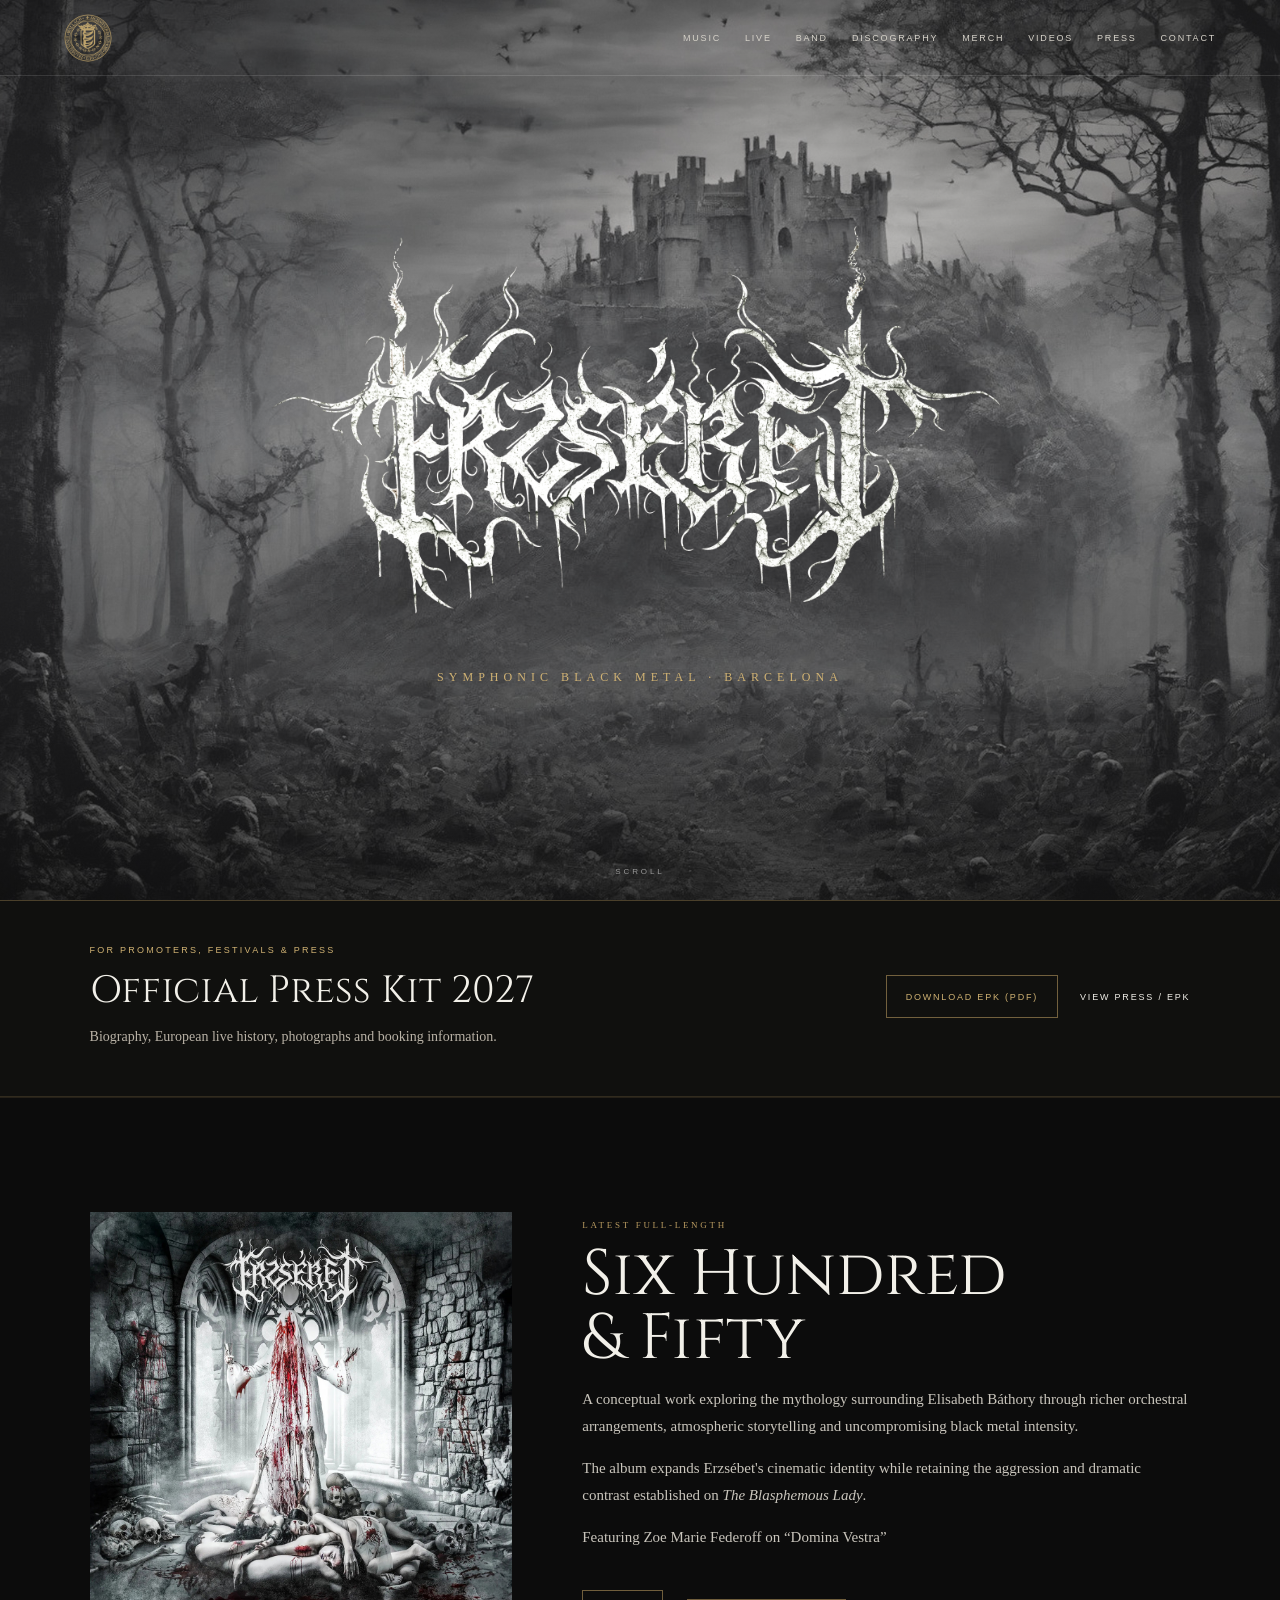
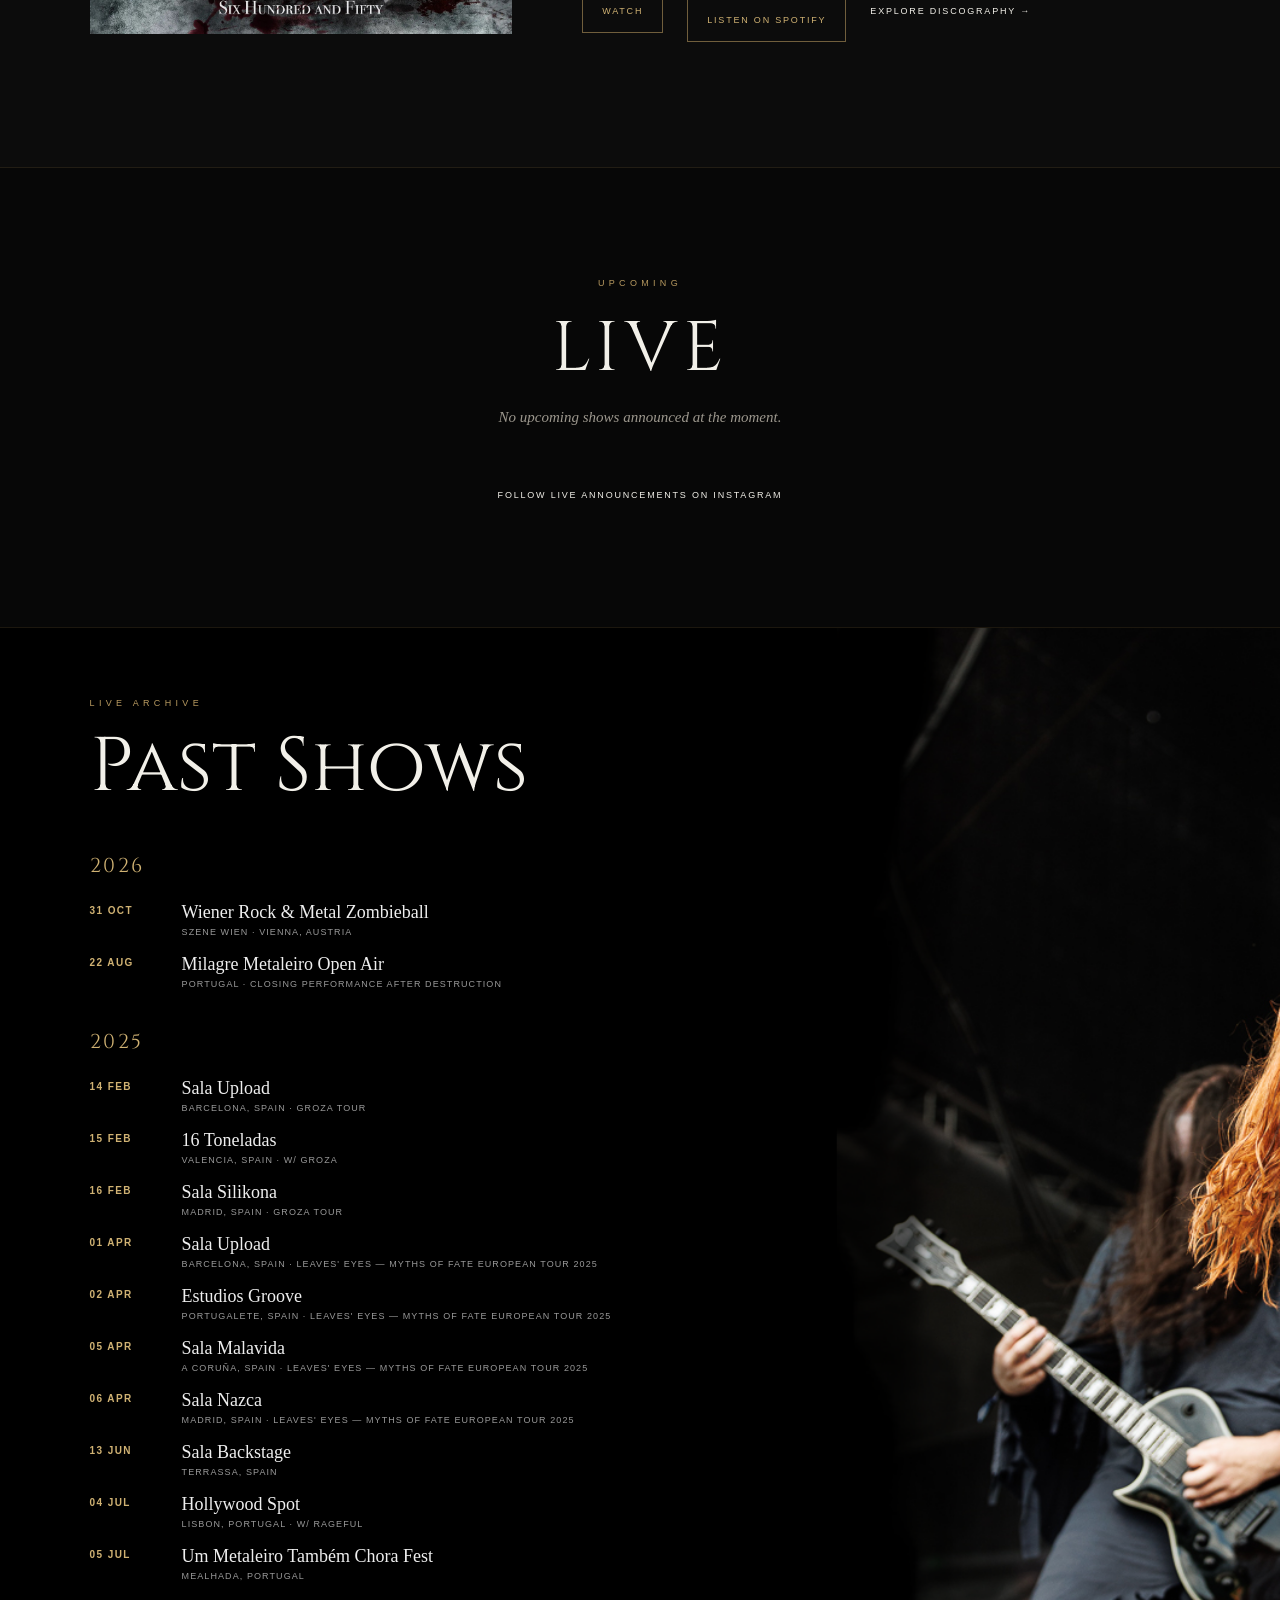
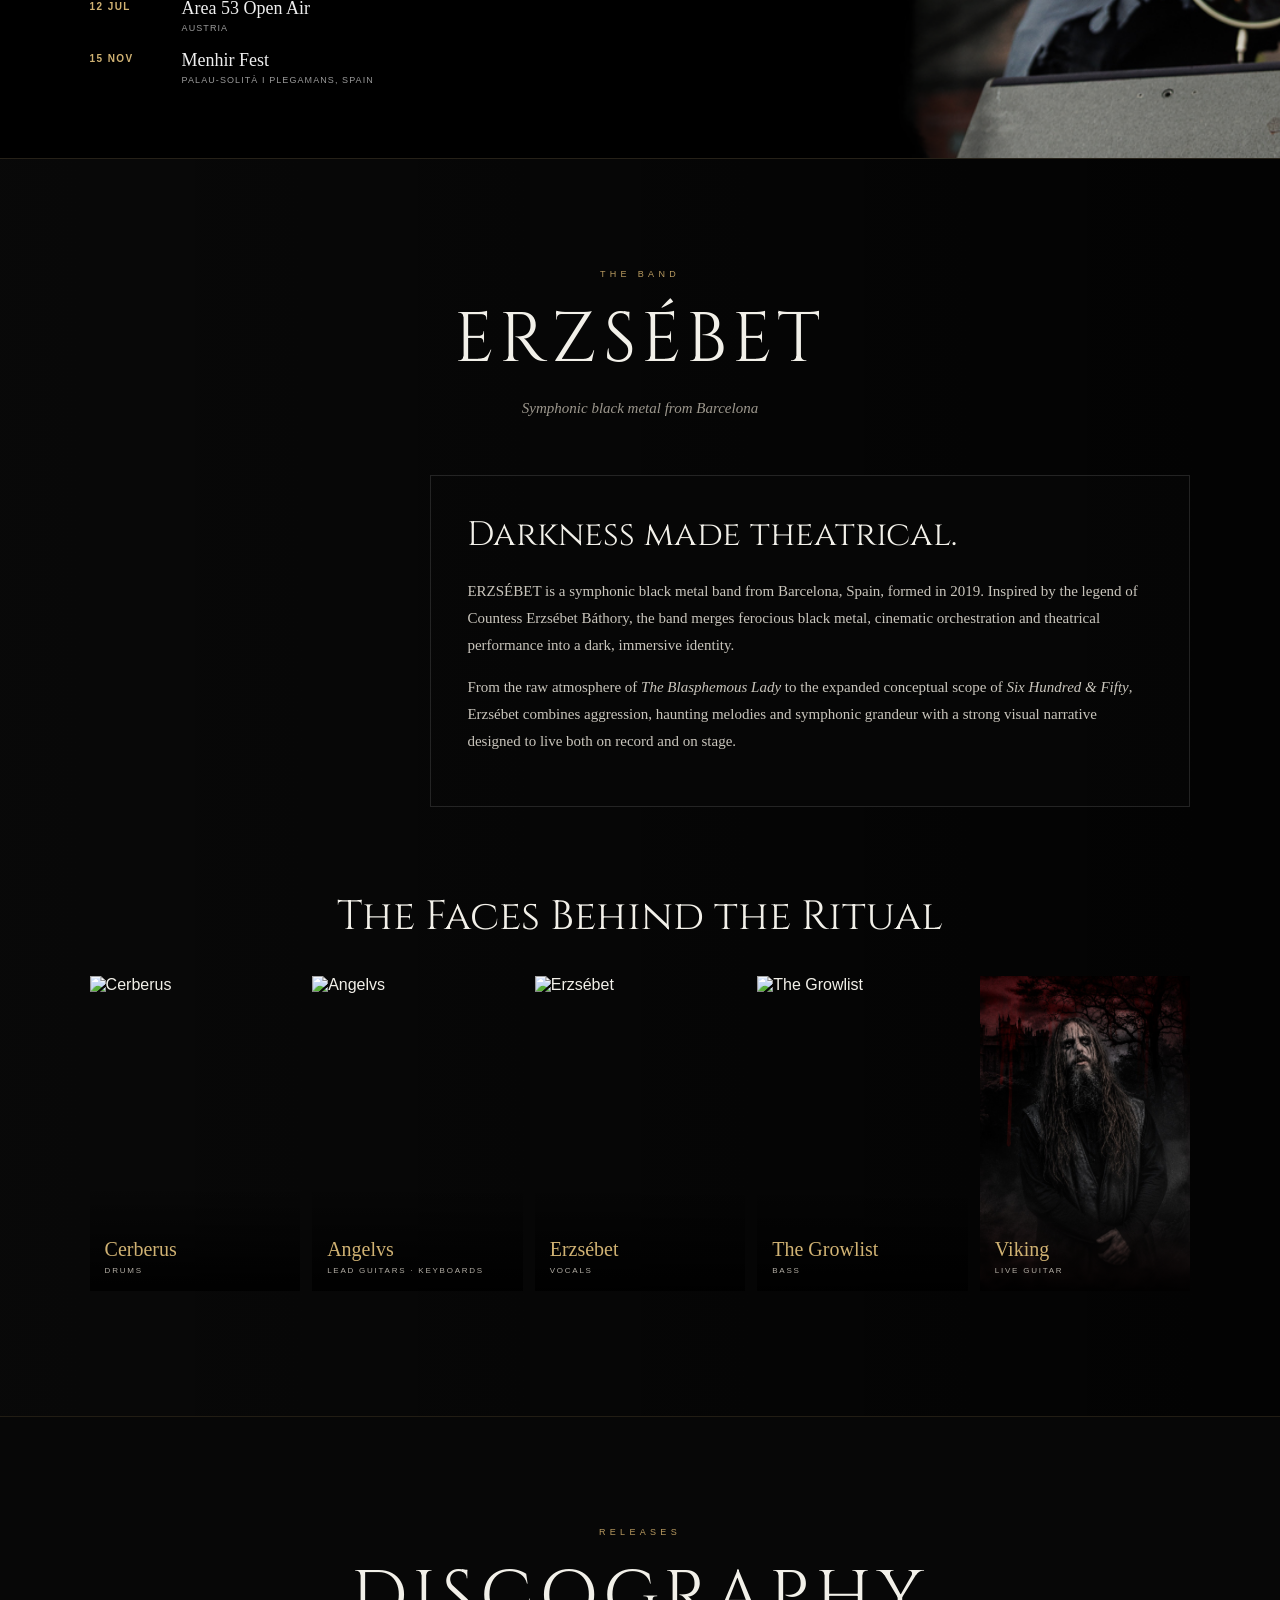
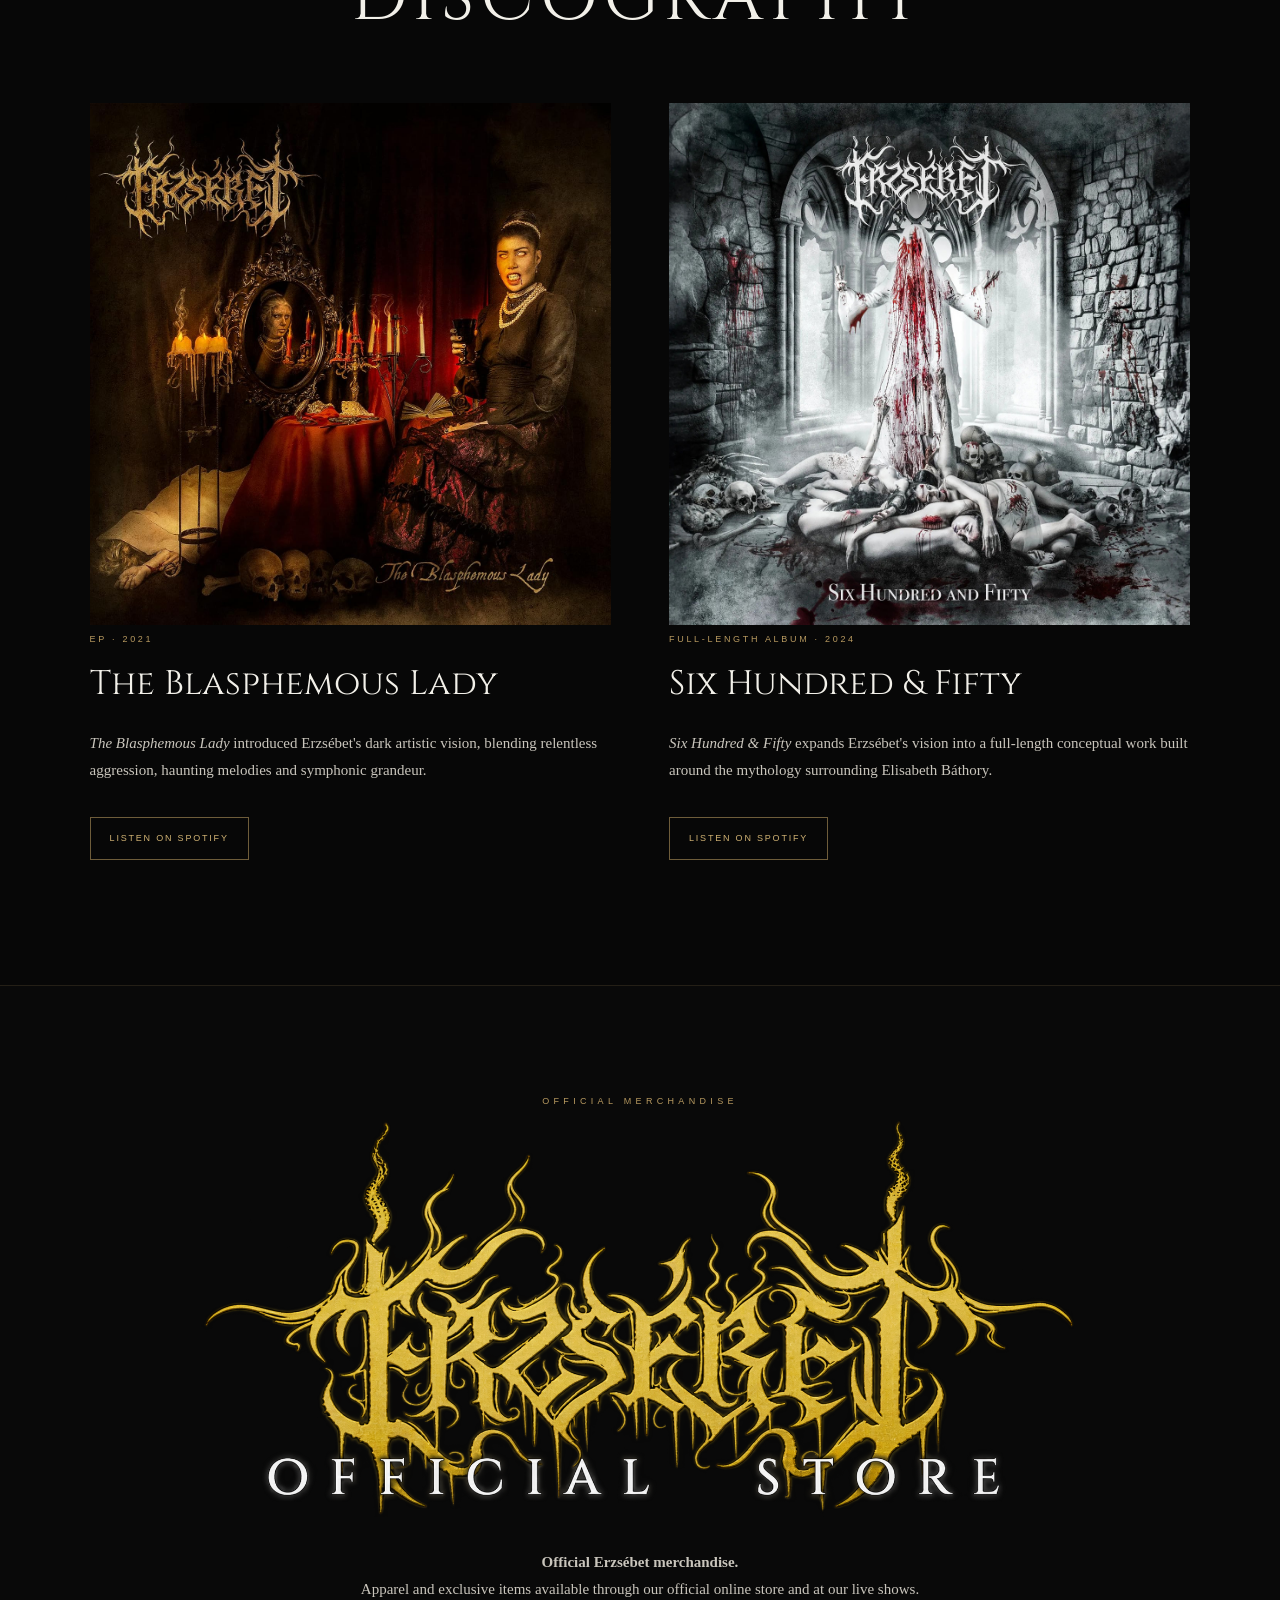
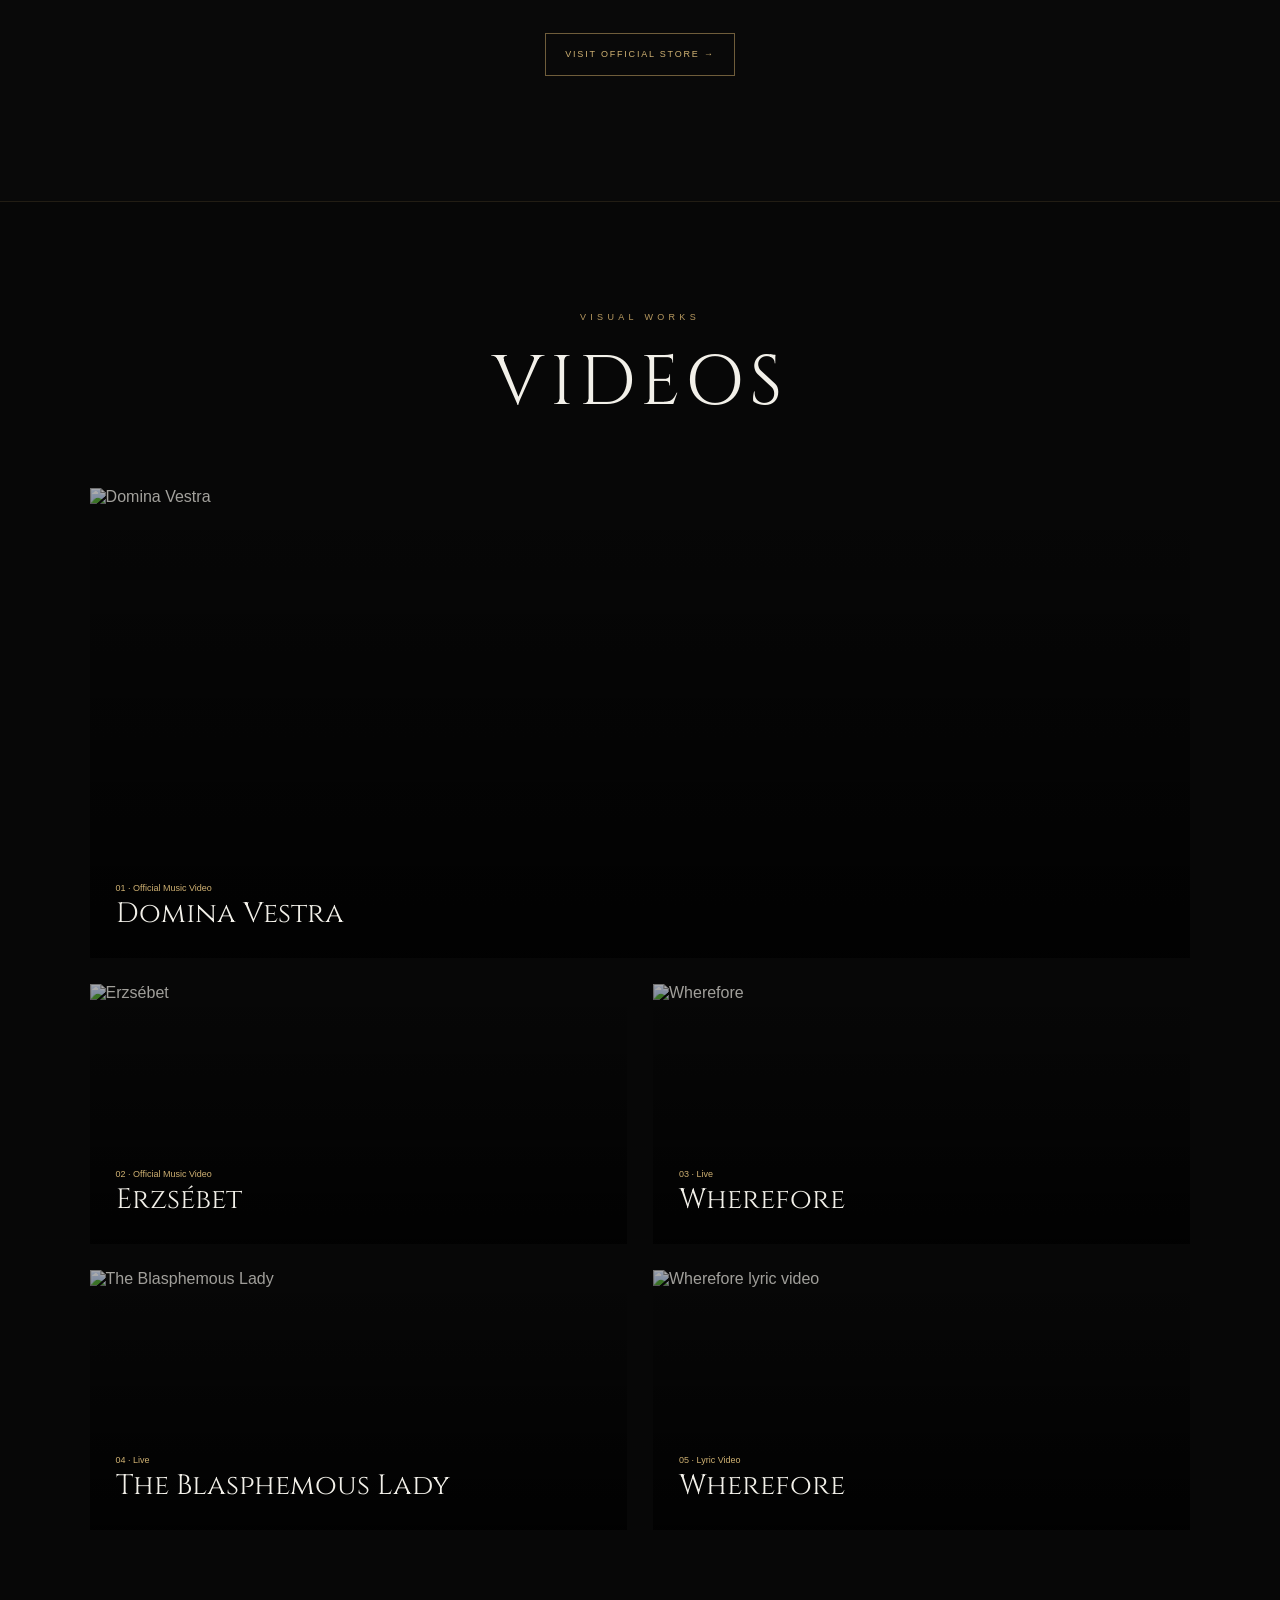
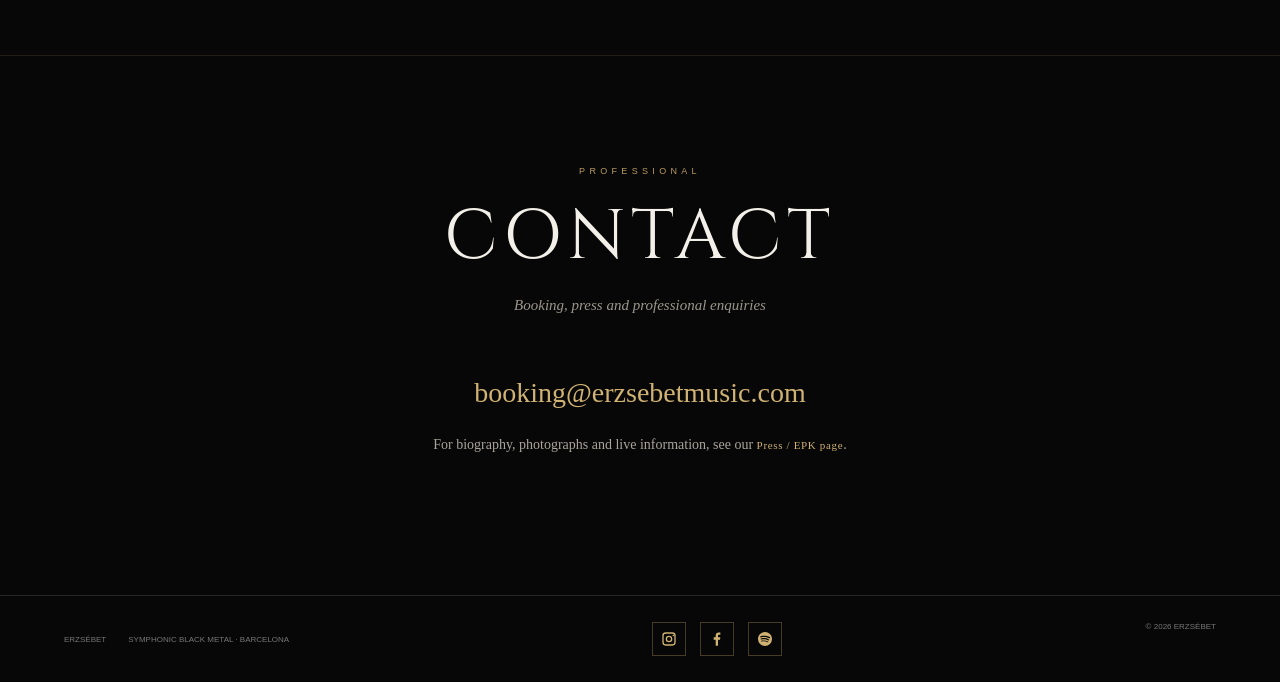
==== commit 6d2fd888: "Update official contact and press mailto to booking@erzsebetmusic.com" ====
--- a/index.html
+++ b/index.html
@@ -1 +1 @@
-<!doctype html><html lang="en"><head><meta charset="utf-8"><meta name="viewport" content="width=device-width,initial-scale=1"><meta name="theme-color" content="#070707"><title>Erzsébet — Symphonic Black Metal from Barcelona | Official Website</title><meta name="description" content="Official website of Erzsébet, symphonic black metal from Barcelona. Music, live dates, videos, discography, official merchandise, press kit and booking contact."><meta name="robots" content="index,follow"><link rel="canonical" href="https://erzsebet-website.vercel.app/"><meta property="og:type" content="website"><meta property="og:site_name" content="Erzsébet"><meta property="og:title" content="Erzsébet — Symphonic Black Metal from Barcelona"><meta property="og:description" content="Official website of Erzsébet. Music, live dates, videos, discography, official merchandise, press kit and booking contact."><meta property="og:url" content="https://erzsebet-website.vercel.app/"><meta property="og:image" content="https://erzsebet-website.vercel.app/assets/band.jpg"><meta property="og:image:alt" content="Erzsébet — Symphonic Black Metal from Barcelona"><meta name="twitter:card" content="summary_large_image"><meta name="twitter:title" content="Erzsébet — Symphonic Black Metal from Barcelona"><meta name="twitter:description" content="Official website of Erzsébet. Music, live dates, videos, discography, official merchandise, press kit and booking contact."><meta name="twitter:image" content="https://erzsebet-website.vercel.app/assets/band.jpg"><link rel="icon" href="./assets/seal-button.svg" type="image/svg+xml"><script type="application/ld+json">{"@context":"https://schema.org","@type":"MusicGroup","name":"Erzsébet","url":"https://erzsebet-website.vercel.app/","genre":"Symphonic Black Metal","foundingLocation":{"@type":"Place","name":"Barcelona, Spain"},"sameAs":["https://www.instagram.com/erzsebet_music/","https://www.facebook.com/erzsebetofficial","https://open.spotify.com/artist/6eJYV2XwmZrrAdQlRDrhSn"]}</script><link rel="preconnect" href="https://fonts.googleapis.com"><link rel="preconnect" href="https://fonts.gstatic.com" crossorigin><link href="https://fonts.googleapis.com/css2?family=Cinzel:wght@400;500;600;700&amp;display=swap" rel="stylesheet"><style>:root{--gold:#b89a60;--gold-soft:#d0b273;--ink:#f2f0e9;--muted:#9c978d;--line:rgba(255,255,255,.12);--black:#070707}*{box-sizing:border-box}html{scroll-behavior:smooth}html,body{margin:0;min-height:100%;background:var(--black);color:var(--ink)}body{font-family:Arial,Helvetica,sans-serif;overflow-x:hidden}a{color:inherit;text-decoration:none}img{max-width:100%}.hero{position:relative;min-height:100svh;overflow:hidden;display:grid;place-items:center;background:#0a0a0a url('./assets/hero.jpg') center/cover no-repeat}.hero:before{content:"";position:absolute;inset:0;background:linear-gradient(180deg,rgba(0,0,0,.36),rgba(0,0,0,.12) 48%,rgba(0,0,0,.55))}header{position:absolute;z-index:3;top:0;left:0;right:0;height:76px;padding:0 5vw;display:flex;align-items:center;justify-content:space-between;border-bottom:1px solid var(--line)}.monogram{width:48px;height:48px;display:grid;place-items:center}.monogram img{width:100%;height:100%;object-fit:contain}nav{display:flex;gap:24px;font-size:9px;letter-spacing:.2em;text-transform:uppercase;color:#d7d3ca}.center{position:relative;z-index:2;width:min(980px,78vw);display:flex;flex-direction:column;align-items:center}.logo{width:min(900px,100%);max-height:48vh;object-fit:contain}.tagline{margin:22px 0 0;font:400 12px Georgia,serif;letter-spacing:.42em;text-transform:uppercase;color:var(--gold-soft)}.scroll{position:absolute;z-index:2;bottom:24px;font-size:8px;letter-spacing:.36em;text-transform:uppercase;color:#999}.section-shell{width:min(1120px,86vw);margin:auto}.eyebrow{text-align:center;margin:0 0 14px;color:var(--gold);font-size:9px;letter-spacing:.48em;text-transform:uppercase}.section-title{text-align:center;margin:0;font:400 clamp(38px,6vw,70px) Georgia,serif;letter-spacing:.08em;text-transform:uppercase}.section-intro{text-align:center;margin:13px auto 58px;color:var(--muted);font:italic 15px Georgia,serif}.music,.live,.band,.discography,.merch,.videos,.contact{padding:110px 7vw 125px;border-top:1px solid rgba(184,154,96,.15)}.music{background:#0c0c0c}.music-grid{display:grid;grid-template-columns:.82fr 1.18fr;gap:70px;align-items:center}.latest-cover img,.cover{width:100%;aspect-ratio:1;object-fit:cover}.music-copy .overline,.release-meta{color:var(--gold);font-size:9px;letter-spacing:.3em;text-transform:uppercase}.music-copy h2{font:400 clamp(38px,5vw,66px)/1 Georgia,serif;margin:0}.music-copy p,.release-description,.band-copy p,.contact-block p{color:#c9c5bc;font:15px/1.8 Georgia,serif}.button,.ticket,.spotify{display:inline-flex;align-items:center;justify-content:center;min-height:43px;padding:0 19px;border:1px solid rgba(184,154,96,.58);color:var(--gold-soft);font-size:9px;letter-spacing:.2em;text-transform:uppercase}.action-row{display:flex;gap:24px;margin-top:30px;align-items:center;flex-wrap:wrap}.text-link{font-size:9px;letter-spacing:.2em;text-transform:uppercase}.dates{border-top:1px solid var(--line)}.date-row{display:grid;grid-template-columns:180px 1fr 230px 150px;gap:30px;align-items:center;padding:30px 0;border-bottom:1px solid var(--line)}.day{font:46px Georgia,serif;color:var(--gold-soft)}.month-year,.location{font-size:9px;letter-spacing:.2em;text-transform:uppercase;color:var(--muted)}.event-name{font:27px Georgia,serif}.live-history{position:relative;min-height:900px;border-top:1px solid rgba(184,154,96,.15);background:#000 url('./assets/live-history-2025.png') center/cover no-repeat;display:flex;align-items:center}.history-wrap{width:min(1120px,86vw);margin:auto}.history-copy{width:48%;max-width:590px;padding:70px 0}.history-kicker{margin:0 0 8px;color:var(--gold);font-size:9px;letter-spacing:.48em;text-transform:uppercase}.history-year{margin:0 0 34px;font:400 clamp(48px,6vw,76px) Georgia,serif;color:var(--ink)}.history-list{display:grid;gap:13px}.history-item{display:grid;grid-template-columns:76px 1fr;gap:16px;align-items:start}.history-date{color:var(--gold-soft);font-size:10px;font-weight:bold;letter-spacing:.14em;text-transform:uppercase;padding-top:4px}.history-place{font:18px/1.25 Georgia,serif;color:#eee}.history-detail{display:block;margin-top:3px;color:#999;font:9px/1.5 Arial,sans-serif;letter-spacing:.12em;text-transform:uppercase}.band{position:relative;background:#0c0c0c url('./assets/band.jpg') center 42%/cover no-repeat}.band:before{content:"";position:absolute;inset:0;background:linear-gradient(90deg,rgba(0,0,0,.3),rgba(0,0,0,.78))}.band .section-shell{position:relative}.band-grid{display:grid;grid-template-columns:minmax(0,760px);justify-content:end;margin-top:58px}.band-copy{padding:36px;background:rgba(7,7,7,.6);border:1px solid var(--line)}.band-copy h3,.contact-block h3{font:400 34px Georgia,serif;margin:0 0 20px}.faces{margin-top:82px}.faces-title{text-align:center;margin:0 0 32px;font:400 clamp(28px,3.2vw,42px) Georgia,serif}.faces-grid{display:grid;grid-template-columns:repeat(5,1fr);gap:12px}.face-card{position:relative;aspect-ratio:2/3;overflow:hidden}.face-card img{width:100%;height:100%;object-fit:cover}.face-info{position:absolute;left:0;right:0;bottom:0;padding:54px 15px 16px;background:linear-gradient(transparent,rgba(0,0,0,.94))}.face-name{display:block;color:var(--gold-soft);font:20px Georgia,serif}.face-role{display:block;margin-top:5px;color:#b2ada4;font-size:8px;letter-spacing:.22em;text-transform:uppercase}.releases{display:grid;grid-template-columns:1fr 1fr;gap:58px;margin-top:58px}.releases article{display:flex;flex-direction:column}.release-title{font:400 34px Georgia,serif;margin:8px 0}.release-description{flex:1}.spotify{margin-top:18px;align-self:flex-start}.merch{text-align:center;background:#090909}.merch-brand{width:min(980px,96%);margin:0 auto 28px}.merch-copy{max-width:650px;margin:26px auto 30px;color:#c9c5bc;font:15px/1.8 Georgia,serif}.video-grid{display:grid;grid-template-columns:1fr 1fr;gap:26px;margin-top:58px}.video-card{position:relative;min-height:260px;overflow:hidden}.video-card:first-child{grid-column:1/-1;min-height:470px}.video-card img{width:100%;height:100%;min-height:260px;object-fit:cover;filter:brightness(.68)}.video-card:first-child img{min-height:470px}.video-overlay{position:absolute;inset:0;display:flex;align-items:flex-end;padding:26px;background:linear-gradient(transparent,rgba(0,0,0,.8))}.video-label{font:28px Georgia,serif}.video-index{color:var(--gold-soft);font-size:9px}.contact-grid{display:grid;grid-template-columns:1fr 1fr;gap:56px;margin-top:58px;border-top:1px solid var(--line)}.contact-block{padding-top:31px}.email{color:var(--gold-soft);font:28px Georgia,serif}footer{display:flex;justify-content:space-between;padding:26px 5vw;border-top:1px solid var(--line);font-size:8px;color:#777;text-transform:uppercase}@media(max-width:780px){header{height:auto;min-height:102px;padding:14px 18px;display:grid;grid-template-columns:42px 1fr;gap:12px;align-items:start}.hero nav{overflow-x:auto;white-space:nowrap;padding:11px 2px}.center{width:88vw;padding-top:86px}.tagline{text-align:center;width:100%}.music,.live,.band,.discography,.merch,.videos,.contact{padding:72px 18px 82px}.music-grid,.releases,.video-grid,.contact-grid{grid-template-columns:1fr}.date-row{grid-template-columns:1fr;gap:9px}.button,.ticket,.spotify{width:100%;min-height:46px;margin-left:0;margin-right:0;align-self:stretch;text-align:center}.action-row{display:grid;grid-template-columns:1fr 1fr;gap:12px;width:100%;align-items:stretch}.action-row .button,.action-row .spotify{margin-top:0;width:100%}.action-row .text-link{grid-column:1/-1;text-align:center;padding:8px 0 0}.date-row .ticket{width:100%;justify-self:stretch;margin-top:8px}.releases article>.spotify{width:100%;align-self:stretch;margin-top:18px}.merch .button{display:flex;width:min(100%,360px);margin:0 auto}.contact-block .button{display:flex;width:100%;margin-top:18px}.live-history{min-height:auto;background-position:68% center;background-size:cover}.live-history:before{content:"";position:absolute;inset:0;background:rgba(0,0,0,.72)}.history-wrap{position:relative;width:calc(100% - 36px)}.history-copy{width:100%;max-width:none;padding:70px 0}.history-item{grid-template-columns:68px 1fr}.history-place{font-size:16px}.faces-grid{grid-template-columns:repeat(2,1fr)}.video-card,.video-card:first-child{min-height:0;aspect-ratio:16/9}.video-card img,.video-card:first-child img{min-height:0;height:100%}footer{flex-direction:column;gap:8px;text-align:center}}@media(max-width:420px){.action-row{grid-template-columns:1fr}.action-row .text-link{grid-column:1}.button,.ticket,.spotify{min-height:48px}}.social-links{display:flex;align-items:center;justify-content:center;gap:14px}.social-link{width:34px;height:34px;display:grid;place-items:center;border:1px solid rgba(184,154,96,.35);color:var(--gold-soft);transition:border-color .2s,color .2s,transform .2s}.social-link:hover{border-color:var(--gold-soft);color:#fff;transform:translateY(-1px)}.social-link svg{width:16px;height:16px;fill:currentColor}.footer-copy{display:flex;gap:22px;align-items:center}a:focus-visible{outline:2px solid var(--gold-soft);outline-offset:4px}.button:focus-visible,.ticket:focus-visible,.spotify:focus-visible,.social-link:focus-visible{outline-offset:3px}@media(prefers-reduced-motion:reduce){html{scroll-behavior:auto}*,*:before,*:after{transition:none!important}}.epk-banner{padding:44px 7vw 48px;background:#10100e;border-top:1px solid rgba(184,154,96,.35);border-bottom:1px solid rgba(184,154,96,.2)}.epk-banner-grid{display:grid;grid-template-columns:1fr auto;gap:35px;align-items:center}.epk-banner-copy .epk-banner-eyebrow{margin:0 0 10px;color:var(--gold-soft);font-size:9px;letter-spacing:.25em;text-transform:uppercase}.epk-banner-copy h2{font:400 clamp(27px,3vw,38px) Georgia,serif;margin:0}.epk-banner-copy p:last-child{margin:10px 0 0;font:14px/1.6 Georgia,serif;color:#b9b2a6}.epk-banner-actions{display:flex;gap:22px;align-items:center;flex-wrap:wrap}.epk-banner-actions .button{white-space:nowrap}.history-group-heading{margin:23px 0 9px;color:var(--gold-soft);font:400 20px Georgia,serif;letter-spacing:.13em}.history-group-heading:first-child{margin-top:0}.upcoming-link{text-align:center;margin:0}.contact-simple{text-align:center;padding:5px 0 0}.contact-simple .email{display:inline-block;overflow-wrap:anywhere}.contact-simple p{margin-top:25px;color:#aaa49c;font:14px/1.6 Georgia,serif}.contact-simple .text-link{color:var(--gold-soft);font-size:11px;letter-spacing:.06em;text-transform:none}@media(max-width:780px){.epk-banner{padding:35px 18px}.epk-banner-grid{grid-template-columns:1fr;gap:23px}.epk-banner-actions{display:grid;gap:18px}.epk-banner-actions .button{width:100%}.epk-banner-actions .text-link{text-align:center}.history-group-heading{font-size:20px}.contact-simple .email{font-size:clamp(18px,5vw,28px)}}.section-title,.music-copy h2,.history-year,.history-group-heading,.band-copy h3,.faces-title,.release-title,.video-label,.epk-banner-copy h2{font-family:'Cinzel',Georgia,serif}</style></head><body><section class="hero" id="home"><header><a class="monogram" href="#home" aria-label="Erzsébet home"><img src="./assets/seal-button.svg" alt="" loading="lazy" decoding="async"></a><nav aria-label="Primary navigation"><a href="#music">Music</a><a href="#live">Live</a><a href="#band">Band</a><a href="#discography">Discography</a><a href="#merch">Merch</a><a href="#videos">Videos</a><a href="./press.html">Press</a><a href="#contact">Contact</a></nav></header><div class="center"><img class="logo" src="./assets/logo.png" alt="Erzsébet"><p class="tagline">Symphonic Black Metal · Barcelona</p></div><a class="scroll" href="#music">Scroll</a></section><section class="epk-banner" id="epk"><div class="section-shell epk-banner-grid"><div class="epk-banner-copy"><p class="epk-banner-eyebrow">For promoters, festivals &amp; press</p><h2>Official Press Kit 2027</h2><p>Biography, European live history, photographs and booking information.</p></div><div class="epk-banner-actions"><a class="button" href="./assets/EPK%202027.pdf" download="Erzsebet-EPK-2027.pdf" type="application/pdf">Download EPK (PDF)</a><a class="text-link" href="./press.html">View Press / EPK</a></div></div></section><section class="music" id="music"><div class="section-shell music-grid"><div class="latest-cover"><img src="./assets/six-hundred-fifty.jpg" alt="Six Hundred & Fifty" loading="lazy" decoding="async"></div><div class="music-copy"><p class="overline">Latest full-length</p><h2>Six Hundred<br>&amp; Fifty</h2><p>A conceptual work exploring the mythology surrounding Elisabeth Báthory through richer orchestral arrangements, atmospheric storytelling and uncompromising black metal intensity.</p><p>The album expands Erzsébet's cinematic identity while retaining the aggression and dramatic contrast established on <em>The Blasphemous Lady</em>.</p><p>Featuring Zoe Marie Federoff on “Domina Vestra”</p><div class="action-row"><a class="button" href="#videos">Watch</a><a class="spotify" href="https://open.spotify.com/intl-es/album/4jH297Oj7DX67HtGsuLCQL" target="_blank" rel="noopener noreferrer">Listen on Spotify</a><a class="text-link" href="#discography">Explore discography →</a></div></div></div></section><section class="live" id="live"><div class="section-shell"><p class="eyebrow">Upcoming</p><h2 class="section-title">Live</h2><p class="section-intro">No upcoming shows announced at the moment.</p><p class="upcoming-link"><a class="text-link" href="https://www.instagram.com/erzsebet_music/" target="_blank" rel="noopener noreferrer">Follow live announcements on Instagram</a></p></div></section><section class="live-history" id="live-history"><div class="history-wrap"><div class="history-copy"><p class="history-kicker">Live Archive</p><h2 class="history-year">Past Shows</h2><div class="history-list"><h3 class="history-group-heading">2026</h3><div class="history-item"><span class="history-date">31 Oct</span><div class="history-place">Wiener Rock &amp; Metal Zombieball<span class="history-detail">Szene Wien · Vienna, Austria</span></div></div><div class="history-item"><span class="history-date">22 Aug</span><div class="history-place">Milagre Metaleiro Open Air<span class="history-detail">Portugal · Closing performance after Destruction</span></div></div><h3 class="history-group-heading">2025</h3><div class="history-item"><span class="history-date">14 Feb</span><div class="history-place">Sala Upload<span class="history-detail">Barcelona, Spain · Groza Tour</span></div></div><div class="history-item"><span class="history-date">15 Feb</span><div class="history-place">16 Toneladas<span class="history-detail">Valencia, Spain · w/ Groza</span></div></div><div class="history-item"><span class="history-date">16 Feb</span><div class="history-place">Sala Silikona<span class="history-detail">Madrid, Spain · Groza Tour</span></div></div><div class="history-item"><span class="history-date">01 Apr</span><div class="history-place">Sala Upload<span class="history-detail">Barcelona, Spain · Leaves' Eyes — Myths of Fate European Tour 2025</span></div></div><div class="history-item"><span class="history-date">02 Apr</span><div class="history-place">Estudios Groove<span class="history-detail">Portugalete, Spain · Leaves' Eyes — Myths of Fate European Tour 2025</span></div></div><div class="history-item"><span class="history-date">05 Apr</span><div class="history-place">Sala Malavida<span class="history-detail">A Coruña, Spain · Leaves' Eyes — Myths of Fate European Tour 2025</span></div></div><div class="history-item"><span class="history-date">06 Apr</span><div class="history-place">Sala Nazca<span class="history-detail">Madrid, Spain · Leaves' Eyes — Myths of Fate European Tour 2025</span></div></div><div class="history-item"><span class="history-date">13 Jun</span><div class="history-place">Sala Backstage<span class="history-detail">Terrassa, Spain</span></div></div><div class="history-item"><span class="history-date">04 Jul</span><div class="history-place">Hollywood Spot<span class="history-detail">Lisbon, Portugal · w/ Rageful</span></div></div><div class="history-item"><span class="history-date">05 Jul</span><div class="history-place">Um Metaleiro Também Chora Fest<span class="history-detail">Mealhada, Portugal</span></div></div><div class="history-item"><span class="history-date">12 Jul</span><div class="history-place">Area 53 Open Air<span class="history-detail">Austria</span></div></div><div class="history-item"><span class="history-date">15 Nov</span><div class="history-place">Menhir Fest<span class="history-detail">Palau-solità i Plegamans, Spain</span></div></div></div></div></div></section><section class="band" id="band"><div class="section-shell"><p class="eyebrow">The Band</p><h2 class="section-title">Erzsébet</h2><p class="section-intro">Symphonic black metal from Barcelona</p><div class="band-grid"><div class="band-copy"><h3>Darkness made theatrical.</h3><p>ERZSÉBET is a symphonic black metal band from Barcelona, Spain, formed in 2019. Inspired by the legend of Countess Erzsébet Báthory, the band merges ferocious black metal, cinematic orchestration and theatrical performance into a dark, immersive identity.</p><p>From the raw atmosphere of <em>The Blasphemous Lady</em> to the expanded conceptual scope of <em>Six Hundred &amp; Fifty</em>, Erzsébet combines aggression, haunting melodies and symphonic grandeur with a strong visual narrative designed to live both on record and on stage.</p></div></div><div class="faces"><h3 class="faces-title">The Faces Behind the Ritual</h3><div class="faces-grid"><article class="face-card"><img src="./assets/band-cerberus.jpg" alt="Cerberus" loading="lazy" decoding="async"><div class="face-info"><span class="face-name">Cerberus</span><span class="face-role">Drums</span></div></article><article class="face-card"><img src="./assets/band-angelvs.jpg" alt="Angelvs" loading="lazy" decoding="async"><div class="face-info"><span class="face-name">Angelvs</span><span class="face-role">Lead Guitars · Keyboards</span></div></article><article class="face-card"><img src="./assets/band-erzsebet.jpg" alt="Erzsébet" loading="lazy" decoding="async"><div class="face-info"><span class="face-name">Erzsébet</span><span class="face-role">Vocals</span></div></article><article class="face-card"><img src="./assets/band-growlist.jpg" alt="The Growlist" loading="lazy" decoding="async"><div class="face-info"><span class="face-name">The Growlist</span><span class="face-role">Bass</span></div></article><article class="face-card"><img src="./assets/band-viking.jpeg" alt="Viking" loading="lazy" decoding="async"><div class="face-info"><span class="face-name">Viking</span><span class="face-role">Live Guitar</span></div></article></div></div></div></section><section class="discography" id="discography"><div class="section-shell"><p class="eyebrow">Releases</p><h2 class="section-title">Discography</h2><div class="releases"><article><img class="cover" src="./assets/blasphemous-lady.jpg" alt="The Blasphemous Lady" loading="lazy" decoding="async"><p class="release-meta">EP · 2021</p><h3 class="release-title">The Blasphemous Lady</h3><p class="release-description"><em>The Blasphemous Lady</em> introduced Erzsébet's dark artistic vision, blending relentless aggression, haunting melodies and symphonic grandeur.</p><a class="spotify" href="https://open.spotify.com/album/3MTNfxYTtLBVvsbmQHkxRO" target="_blank" rel="noopener noreferrer">Listen on Spotify</a></article><article><img class="cover" src="./assets/six-hundred-fifty.jpg" alt="Six Hundred & Fifty" loading="lazy" decoding="async"><p class="release-meta">Full-length album · 2024</p><h3 class="release-title">Six Hundred &amp; Fifty</h3><p class="release-description"><em>Six Hundred &amp; Fifty</em> expands Erzsébet's vision into a full-length conceptual work built around the mythology surrounding Elisabeth Báthory.</p><a class="spotify" href="https://open.spotify.com/intl-es/album/4jH297Oj7DX67HtGsuLCQL" target="_blank" rel="noopener noreferrer">Listen on Spotify</a></article></div></div></section><section class="merch" id="merch"><div class="section-shell"><p class="eyebrow">Official Merchandise</p><div class="merch-brand"><img src="./assets/official-store.png" alt="Erzsébet Official Store" loading="lazy" decoding="async"></div><p class="merch-copy"><strong>Official Erzsébet merchandise.</strong><br>Apparel and exclusive items available through our official online store and at our live shows.</p><a class="button" href="https://erzsebetmerch.bigcartel.com" target="_blank" rel="noopener noreferrer">Visit Official Store →</a></div></section><section class="videos" id="videos"><div class="section-shell"><p class="eyebrow">Visual works</p><h2 class="section-title">Videos</h2><div class="video-grid"><a class="video-card" href="https://www.youtube.com/watch?v=V4qPiUmkRDI" target="_blank" rel="noopener noreferrer"><img src="https://i.ytimg.com/vi/V4qPiUmkRDI/maxresdefault.jpg" alt="Domina Vestra" loading="lazy" decoding="async"><div class="video-overlay"><div><span class="video-index">01 · Official Music Video</span><div class="video-label">Domina Vestra</div></div></div></a><a class="video-card" href="https://www.youtube.com/watch?v=mcx6ltFWQpo" target="_blank" rel="noopener noreferrer"><img src="https://i.ytimg.com/vi/mcx6ltFWQpo/hqdefault.jpg" alt="Erzsébet" loading="lazy" decoding="async"><div class="video-overlay"><div><span class="video-index">02 · Official Music Video</span><div class="video-label">Erzsébet</div></div></div></a><a class="video-card" href="https://www.youtube.com/watch?v=GWa9Xg9MIHo" target="_blank" rel="noopener noreferrer"><img src="https://i.ytimg.com/vi/GWa9Xg9MIHo/hqdefault.jpg" alt="Wherefore" loading="lazy" decoding="async"><div class="video-overlay"><div><span class="video-index">03 · Live</span><div class="video-label">Wherefore</div></div></div></a><a class="video-card" href="https://www.youtube.com/watch?v=OlewF28QaTI" target="_blank" rel="noopener noreferrer"><img src="https://i.ytimg.com/vi/OlewF28QaTI/hqdefault.jpg" alt="The Blasphemous Lady" loading="lazy" decoding="async"><div class="video-overlay"><div><span class="video-index">04 · Live</span><div class="video-label">The Blasphemous Lady</div></div></div></a><a class="video-card" href="https://www.youtube.com/watch?v=fEegJwNX7ts" target="_blank" rel="noopener noreferrer"><img src="https://i.ytimg.com/vi/fEegJwNX7ts/hqdefault.jpg" alt="Wherefore lyric video" loading="lazy" decoding="async"><div class="video-overlay"><div><span class="video-index">05 · Lyric Video</span><div class="video-label">Wherefore</div></div></div></a></div></div></section><section class="contact" id="contact"><div class="section-shell"><p class="eyebrow">Professional</p><h2 class="section-title">Contact</h2><p class="section-intro">Booking, press and professional enquiries</p><div class="contact-simple"><a class="email" href="mailto:erzsebetband@gmail.com">erzsebetband@gmail.com</a><p>For biography, photographs and live information, see our <a class="text-link" href="./press.html">Press / EPK page</a>.</p></div></div></section><footer><div class="footer-copy"><span>Erzsébet</span><span>Symphonic Black Metal · Barcelona</span></div><div class="social-links" aria-label="Erzsébet social media"><a class="social-link" href="https://www.instagram.com/erzsebet_music/" target="_blank" rel="noopener noreferrer" aria-label="Erzsébet on Instagram"><svg viewBox="0 0 24 24" aria-hidden="true"><path d="M7 2h10a5 5 0 0 1 5 5v10a5 5 0 0 1-5 5H7a5 5 0 0 1-5-5V7a5 5 0 0 1 5-5Zm0 2a3 3 0 0 0-3 3v10a3 3 0 0 0 3 3h10a3 3 0 0 0 3-3V7a3 3 0 0 0-3-3H7Zm11.5 1.5a1.25 1.25 0 1 1 0 2.5 1.25 1.25 0 0 1 0-2.5ZM12 7a5 5 0 1 1 0 10 5 5 0 0 1 0-10Zm0 2a3 3 0 1 0 0 6 3 3 0 0 0 0-6Z"/></svg></a><a class="social-link" href="https://www.facebook.com/erzsebetofficial" target="_blank" rel="noopener noreferrer" aria-label="Erzsébet on Facebook"><svg viewBox="0 0 24 24" aria-hidden="true"><path d="M13.5 22v-9h3l.45-3.5H13.5V7.26c0-1.01.28-1.7 1.73-1.7H17V2.43c-.31-.04-1.38-.13-2.62-.13-2.59 0-4.36 1.58-4.36 4.48V9.5H7v3.5h3.02v9h3.48Z"/></svg></a><a class="social-link" href="https://open.spotify.com/artist/6eJYV2XwmZrrAdQlRDrhSn" target="_blank" rel="noopener noreferrer" aria-label="Erzsébet on Spotify"><svg viewBox="0 0 24 24" aria-hidden="true"><path d="M12 1.5A10.5 10.5 0 1 0 12 22.5 10.5 10.5 0 0 0 12 1.5Zm4.814 15.145a.654.654 0 0 1-.899.217c-2.462-1.505-5.563-1.845-9.214-1.01a.655.655 0 1 1-.292-1.277c3.997-.914 7.426-.523 10.188 1.165.308.188.405.59.217.905Zm1.284-2.856a.82.82 0 0 1-1.127.27c-2.82-1.733-7.118-2.235-10.452-1.223a.82.82 0 1 1-.476-1.57c3.815-1.157 8.553-.598 11.785 1.389a.82.82 0 0 1 .27 1.134Zm.11-2.974C14.827 8.806 9.25 8.62 6.022 9.6a.983.983 0 1 1-.57-1.882c3.706-1.124 9.874-.905 13.758 1.4a.983.983 0 0 1-1.002 1.697Z"/></svg></a></div><span>© 2026 Erzsébet</span></footer></body></html>+<!doctype html><html lang="en"><head><meta charset="utf-8"><meta name="viewport" content="width=device-width,initial-scale=1"><meta name="theme-color" content="#070707"><title>Erzsébet — Symphonic Black Metal from Barcelona | Official Website</title><meta name="description" content="Official website of Erzsébet, symphonic black metal from Barcelona. Music, live dates, videos, discography, official merchandise, press kit and booking contact."><meta name="robots" content="index,follow"><link rel="canonical" href="https://erzsebetmusic.com/"><meta property="og:type" content="website"><meta property="og:site_name" content="Erzsébet"><meta property="og:title" content="Erzsébet — Symphonic Black Metal from Barcelona"><meta property="og:description" content="Official website of Erzsébet. Music, live dates, videos, discography, official merchandise, press kit and booking contact."><meta property="og:url" content="https://erzsebetmusic.com/"><meta property="og:image" content="https://erzsebetmusic.com/assets/band.jpg"><meta property="og:image:alt" content="Erzsébet — Symphonic Black Metal from Barcelona"><meta name="twitter:card" content="summary_large_image"><meta name="twitter:title" content="Erzsébet — Symphonic Black Metal from Barcelona"><meta name="twitter:description" content="Official website of Erzsébet. Music, live dates, videos, discography, official merchandise, press kit and booking contact."><meta name="twitter:image" content="https://erzsebetmusic.com/assets/band.jpg"><link rel="icon" href="./assets/seal-button.svg" type="image/svg+xml"><script type="application/ld+json">{"@context":"https://schema.org","@type":"MusicGroup","name":"Erzsébet","url":"https://erzsebetmusic.com/","genre":"Symphonic Black Metal","foundingLocation":{"@type":"Place","name":"Barcelona, Spain"},"sameAs":["https://www.instagram.com/erzsebet_music/","https://www.facebook.com/erzsebetofficial","https://open.spotify.com/artist/6eJYV2XwmZrrAdQlRDrhSn"]}</script><link rel="preconnect" href="https://fonts.googleapis.com"><link rel="preconnect" href="https://fonts.gstatic.com" crossorigin><link href="https://fonts.googleapis.com/css2?family=Cinzel:wght@400;500;600;700&amp;display=swap" rel="stylesheet"><style>:root{--gold:#b89a60;--gold-soft:#d0b273;--ink:#f2f0e9;--muted:#9c978d;--line:rgba(255,255,255,.12);--black:#070707}*{box-sizing:border-box}html{scroll-behavior:smooth}html,body{margin:0;min-height:100%;background:var(--black);color:var(--ink)}body{font-family:Arial,Helvetica,sans-serif;overflow-x:hidden}a{color:inherit;text-decoration:none}img{max-width:100%}.hero{position:relative;min-height:100svh;overflow:hidden;display:grid;place-items:center;background:#0a0a0a url('./assets/hero.jpg') center/cover no-repeat}.hero:before{content:"";position:absolute;inset:0;background:linear-gradient(180deg,rgba(0,0,0,.36),rgba(0,0,0,.12) 48%,rgba(0,0,0,.55))}header{position:absolute;z-index:3;top:0;left:0;right:0;height:76px;padding:0 5vw;display:flex;align-items:center;justify-content:space-between;border-bottom:1px solid var(--line)}.monogram{width:48px;height:48px;display:grid;place-items:center}.monogram img{width:100%;height:100%;object-fit:contain}nav{display:flex;gap:24px;font-size:9px;letter-spacing:.2em;text-transform:uppercase;color:#d7d3ca}.center{position:relative;z-index:2;width:min(980px,78vw);display:flex;flex-direction:column;align-items:center}.logo{width:min(900px,100%);max-height:48vh;object-fit:contain}.tagline{margin:22px 0 0;font:400 12px Georgia,serif;letter-spacing:.42em;text-transform:uppercase;color:var(--gold-soft)}.scroll{position:absolute;z-index:2;bottom:24px;font-size:8px;letter-spacing:.36em;text-transform:uppercase;color:#999}.section-shell{width:min(1120px,86vw);margin:auto}.eyebrow{text-align:center;margin:0 0 14px;color:var(--gold);font-size:9px;letter-spacing:.48em;text-transform:uppercase}.section-title{text-align:center;margin:0;font:400 clamp(38px,6vw,70px) Georgia,serif;letter-spacing:.08em;text-transform:uppercase}.section-intro{text-align:center;margin:13px auto 58px;color:var(--muted);font:italic 15px Georgia,serif}.music,.live,.band,.discography,.merch,.videos,.contact{padding:110px 7vw 125px;border-top:1px solid rgba(184,154,96,.15)}.music{background:#0c0c0c}.music-grid{display:grid;grid-template-columns:.82fr 1.18fr;gap:70px;align-items:center}.latest-cover img,.cover{width:100%;aspect-ratio:1;object-fit:cover}.music-copy .overline,.release-meta{color:var(--gold);font-size:9px;letter-spacing:.3em;text-transform:uppercase}.music-copy h2{font:400 clamp(38px,5vw,66px)/1 Georgia,serif;margin:0}.music-copy p,.release-description,.band-copy p,.contact-block p{color:#c9c5bc;font:15px/1.8 Georgia,serif}.button,.ticket,.spotify{display:inline-flex;align-items:center;justify-content:center;min-height:43px;padding:0 19px;border:1px solid rgba(184,154,96,.58);color:var(--gold-soft);font-size:9px;letter-spacing:.2em;text-transform:uppercase}.action-row{display:flex;gap:24px;margin-top:30px;align-items:center;flex-wrap:wrap}.text-link{font-size:9px;letter-spacing:.2em;text-transform:uppercase}.dates{border-top:1px solid var(--line)}.date-row{display:grid;grid-template-columns:180px 1fr 230px 150px;gap:30px;align-items:center;padding:30px 0;border-bottom:1px solid var(--line)}.day{font:46px Georgia,serif;color:var(--gold-soft)}.month-year,.location{font-size:9px;letter-spacing:.2em;text-transform:uppercase;color:var(--muted)}.event-name{font:27px Georgia,serif}.live-history{position:relative;min-height:900px;border-top:1px solid rgba(184,154,96,.15);background:#000 url('./assets/live-history-2025.png') center/cover no-repeat;display:flex;align-items:center}.history-wrap{width:min(1120px,86vw);margin:auto}.history-copy{width:48%;max-width:590px;padding:70px 0}.history-kicker{margin:0 0 8px;color:var(--gold);font-size:9px;letter-spacing:.48em;text-transform:uppercase}.history-year{margin:0 0 34px;font:400 clamp(48px,6vw,76px) Georgia,serif;color:var(--ink)}.history-list{display:grid;gap:13px}.history-item{display:grid;grid-template-columns:76px 1fr;gap:16px;align-items:start}.history-date{color:var(--gold-soft);font-size:10px;font-weight:bold;letter-spacing:.14em;text-transform:uppercase;padding-top:4px}.history-place{font:18px/1.25 Georgia,serif;color:#eee}.history-detail{display:block;margin-top:3px;color:#999;font:9px/1.5 Arial,sans-serif;letter-spacing:.12em;text-transform:uppercase}.band{position:relative;background:#0c0c0c url('./assets/band.jpg') center 42%/cover no-repeat}.band:before{content:"";position:absolute;inset:0;background:linear-gradient(90deg,rgba(0,0,0,.3),rgba(0,0,0,.78))}.band .section-shell{position:relative}.band-grid{display:grid;grid-template-columns:minmax(0,760px);justify-content:end;margin-top:58px}.band-copy{padding:36px;background:rgba(7,7,7,.6);border:1px solid var(--line)}.band-copy h3,.contact-block h3{font:400 34px Georgia,serif;margin:0 0 20px}.faces{margin-top:82px}.faces-title{text-align:center;margin:0 0 32px;font:400 clamp(28px,3.2vw,42px) Georgia,serif}.faces-grid{display:grid;grid-template-columns:repeat(5,1fr);gap:12px}.face-card{position:relative;aspect-ratio:2/3;overflow:hidden}.face-card img{width:100%;height:100%;object-fit:cover}.face-info{position:absolute;left:0;right:0;bottom:0;padding:54px 15px 16px;background:linear-gradient(transparent,rgba(0,0,0,.94))}.face-name{display:block;color:var(--gold-soft);font:20px Georgia,serif}.face-role{display:block;margin-top:5px;color:#b2ada4;font-size:8px;letter-spacing:.22em;text-transform:uppercase}.releases{display:grid;grid-template-columns:1fr 1fr;gap:58px;margin-top:58px}.releases article{display:flex;flex-direction:column}.release-title{font:400 34px Georgia,serif;margin:8px 0}.release-description{flex:1}.spotify{margin-top:18px;align-self:flex-start}.merch{text-align:center;background:#090909}.merch-brand{width:min(980px,96%);margin:0 auto 28px}.merch-copy{max-width:650px;margin:26px auto 30px;color:#c9c5bc;font:15px/1.8 Georgia,serif}.video-grid{display:grid;grid-template-columns:1fr 1fr;gap:26px;margin-top:58px}.video-card{position:relative;min-height:260px;overflow:hidden}.video-card:first-child{grid-column:1/-1;min-height:470px}.video-card img{width:100%;height:100%;min-height:260px;object-fit:cover;filter:brightness(.68)}.video-card:first-child img{min-height:470px}.video-overlay{position:absolute;inset:0;display:flex;align-items:flex-end;padding:26px;background:linear-gradient(transparent,rgba(0,0,0,.8))}.video-label{font:28px Georgia,serif}.video-index{color:var(--gold-soft);font-size:9px}.contact-grid{display:grid;grid-template-columns:1fr 1fr;gap:56px;margin-top:58px;border-top:1px solid var(--line)}.contact-block{padding-top:31px}.email{color:var(--gold-soft);font:28px Georgia,serif}footer{display:flex;justify-content:space-between;padding:26px 5vw;border-top:1px solid var(--line);font-size:8px;color:#777;text-transform:uppercase}@media(max-width:780px){header{height:auto;min-height:102px;padding:14px 18px;display:grid;grid-template-columns:42px 1fr;gap:12px;align-items:start}.hero nav{overflow-x:auto;white-space:nowrap;padding:11px 2px}.center{width:88vw;padding-top:86px}.tagline{text-align:center;width:100%}.music,.live,.band,.discography,.merch,.videos,.contact{padding:72px 18px 82px}.music-grid,.releases,.video-grid,.contact-grid{grid-template-columns:1fr}.date-row{grid-template-columns:1fr;gap:9px}.button,.ticket,.spotify{width:100%;min-height:46px;margin-left:0;margin-right:0;align-self:stretch;text-align:center}.action-row{display:grid;grid-template-columns:1fr 1fr;gap:12px;width:100%;align-items:stretch}.action-row .button,.action-row .spotify{margin-top:0;width:100%}.action-row .text-link{grid-column:1/-1;text-align:center;padding:8px 0 0}.date-row .ticket{width:100%;justify-self:stretch;margin-top:8px}.releases article>.spotify{width:100%;align-self:stretch;margin-top:18px}.merch .button{display:flex;width:min(100%,360px);margin:0 auto}.contact-block .button{display:flex;width:100%;margin-top:18px}.live-history{min-height:auto;background-position:68% center;background-size:cover}.live-history:before{content:"";position:absolute;inset:0;background:rgba(0,0,0,.72)}.history-wrap{position:relative;width:calc(100% - 36px)}.history-copy{width:100%;max-width:none;padding:70px 0}.history-item{grid-template-columns:68px 1fr}.history-place{font-size:16px}.faces-grid{grid-template-columns:repeat(2,1fr)}.video-card,.video-card:first-child{min-height:0;aspect-ratio:16/9}.video-card img,.video-card:first-child img{min-height:0;height:100%}footer{flex-direction:column;gap:8px;text-align:center}}@media(max-width:420px){.action-row{grid-template-columns:1fr}.action-row .text-link{grid-column:1}.button,.ticket,.spotify{min-height:48px}}.social-links{display:flex;align-items:center;justify-content:center;gap:14px}.social-link{width:34px;height:34px;display:grid;place-items:center;border:1px solid rgba(184,154,96,.35);color:var(--gold-soft);transition:border-color .2s,color .2s,transform .2s}.social-link:hover{border-color:var(--gold-soft);color:#fff;transform:translateY(-1px)}.social-link svg{width:16px;height:16px;fill:currentColor}.footer-copy{display:flex;gap:22px;align-items:center}a:focus-visible{outline:2px solid var(--gold-soft);outline-offset:4px}.button:focus-visible,.ticket:focus-visible,.spotify:focus-visible,.social-link:focus-visible{outline-offset:3px}@media(prefers-reduced-motion:reduce){html{scroll-behavior:auto}*,*:before,*:after{transition:none!important}}.epk-banner{padding:44px 7vw 48px;background:#10100e;border-top:1px solid rgba(184,154,96,.35);border-bottom:1px solid rgba(184,154,96,.2)}.epk-banner-grid{display:grid;grid-template-columns:1fr auto;gap:35px;align-items:center}.epk-banner-copy .epk-banner-eyebrow{margin:0 0 10px;color:var(--gold-soft);font-size:9px;letter-spacing:.25em;text-transform:uppercase}.epk-banner-copy h2{font:400 clamp(27px,3vw,38px) Georgia,serif;margin:0}.epk-banner-copy p:last-child{margin:10px 0 0;font:14px/1.6 Georgia,serif;color:#b9b2a6}.epk-banner-actions{display:flex;gap:22px;align-items:center;flex-wrap:wrap}.epk-banner-actions .button{white-space:nowrap}.history-group-heading{margin:23px 0 9px;color:var(--gold-soft);font:400 20px Georgia,serif;letter-spacing:.13em}.history-group-heading:first-child{margin-top:0}.upcoming-link{text-align:center;margin:0}.contact-simple{text-align:center;padding:5px 0 0}.contact-simple .email{display:inline-block;overflow-wrap:anywhere}.contact-simple p{margin-top:25px;color:#aaa49c;font:14px/1.6 Georgia,serif}.contact-simple .text-link{color:var(--gold-soft);font-size:11px;letter-spacing:.06em;text-transform:none}@media(max-width:780px){.epk-banner{padding:35px 18px}.epk-banner-grid{grid-template-columns:1fr;gap:23px}.epk-banner-actions{display:grid;gap:18px}.epk-banner-actions .button{width:100%}.epk-banner-actions .text-link{text-align:center}.history-group-heading{font-size:20px}.contact-simple .email{font-size:clamp(18px,5vw,28px)}}.section-title,.music-copy h2,.history-year,.history-group-heading,.band-copy h3,.faces-title,.release-title,.video-label,.epk-banner-copy h2{font-family:'Cinzel',Georgia,serif}@media(max-width:780px){.section-title{font-size:clamp(29px,6.5vw,40px);letter-spacing:.035em;line-height:1.17}.music-copy h2{font-size:clamp(31px,7vw,38px);line-height:1.08}.history-year{font-size:clamp(31px,7.2vw,42px);letter-spacing:.02em;line-height:1.15}.epk-banner-copy h2{font-size:clamp(23px,5.4vw,30px);line-height:1.2}.band-copy h3{font-size:clamp(25px,5.8vw,30px);line-height:1.2}.faces-title{font-size:clamp(24px,5.4vw,30px);line-height:1.2}.release-title{font-size:clamp(26px,6vw,31px);line-height:1.2}.video-label{font-size:clamp(21px,5vw,27px);line-height:1.2}.history-group-heading{font-size:19px;line-height:1.3}}@media(max-width:420px){.section-title{font-size:29px;letter-spacing:.025em}.history-year{font-size:30px}.epk-banner-copy h2{font-size:23px}}</style></head><body><section class="hero" id="home"><header><a class="monogram" href="#home" aria-label="Erzsébet home"><img src="./assets/seal-button.svg" alt="" loading="lazy" decoding="async"></a><nav aria-label="Primary navigation"><a href="#music">Music</a><a href="#live">Live</a><a href="#band">Band</a><a href="#discography">Discography</a><a href="#merch">Merch</a><a href="#videos">Videos</a><a href="./press.html">Press</a><a href="#contact">Contact</a></nav></header><div class="center"><img class="logo" src="./assets/logo.png" alt="Erzsébet"><p class="tagline">Symphonic Black Metal · Barcelona</p></div><a class="scroll" href="#music">Scroll</a></section><section class="epk-banner" id="epk"><div class="section-shell epk-banner-grid"><div class="epk-banner-copy"><p class="epk-banner-eyebrow">For promoters, festivals &amp; press</p><h2>Official Press Kit 2027</h2><p>Biography, European live history, photographs and booking information.</p></div><div class="epk-banner-actions"><a class="button" href="./assets/EPK%202027.pdf" download="Erzsebet-EPK-2027.pdf" type="application/pdf">Download EPK (PDF)</a><a class="text-link" href="./press.html">View Press / EPK</a></div></div></section><section class="music" id="music"><div class="section-shell music-grid"><div class="latest-cover"><img src="./assets/six-hundred-fifty.jpg" alt="Six Hundred & Fifty" loading="lazy" decoding="async"></div><div class="music-copy"><p class="overline">Latest full-length</p><h2>Six Hundred<br>&amp; Fifty</h2><p>A conceptual work exploring the mythology surrounding Elisabeth Báthory through richer orchestral arrangements, atmospheric storytelling and uncompromising black metal intensity.</p><p>The album expands Erzsébet's cinematic identity while retaining the aggression and dramatic contrast established on <em>The Blasphemous Lady</em>.</p><p>Featuring Zoe Marie Federoff on “Domina Vestra”</p><div class="action-row"><a class="button" href="#videos">Watch</a><a class="spotify" href="https://open.spotify.com/intl-es/album/4jH297Oj7DX67HtGsuLCQL" target="_blank" rel="noopener noreferrer">Listen on Spotify</a><a class="text-link" href="#discography">Explore discography →</a></div></div></div></section><section class="live" id="live"><div class="section-shell"><p class="eyebrow">Upcoming</p><h2 class="section-title">Live</h2><p class="section-intro">No upcoming shows announced at the moment.</p><p class="upcoming-link"><a class="text-link" href="https://www.instagram.com/erzsebet_music/" target="_blank" rel="noopener noreferrer">Follow live announcements on Instagram</a></p></div></section><section class="live-history" id="live-history"><div class="history-wrap"><div class="history-copy"><p class="history-kicker">Live Archive</p><h2 class="history-year">Past Shows</h2><div class="history-list"><h3 class="history-group-heading">2026</h3><div class="history-item"><span class="history-date">31 Oct</span><div class="history-place">Wiener Rock &amp; Metal Zombieball<span class="history-detail">Szene Wien · Vienna, Austria</span></div></div><div class="history-item"><span class="history-date">22 Aug</span><div class="history-place">Milagre Metaleiro Open Air<span class="history-detail">Portugal · Closing performance after Destruction</span></div></div><h3 class="history-group-heading">2025</h3><div class="history-item"><span class="history-date">14 Feb</span><div class="history-place">Sala Upload<span class="history-detail">Barcelona, Spain · Groza Tour</span></div></div><div class="history-item"><span class="history-date">15 Feb</span><div class="history-place">16 Toneladas<span class="history-detail">Valencia, Spain · w/ Groza</span></div></div><div class="history-item"><span class="history-date">16 Feb</span><div class="history-place">Sala Silikona<span class="history-detail">Madrid, Spain · Groza Tour</span></div></div><div class="history-item"><span class="history-date">01 Apr</span><div class="history-place">Sala Upload<span class="history-detail">Barcelona, Spain · Leaves' Eyes — Myths of Fate European Tour 2025</span></div></div><div class="history-item"><span class="history-date">02 Apr</span><div class="history-place">Estudios Groove<span class="history-detail">Portugalete, Spain · Leaves' Eyes — Myths of Fate European Tour 2025</span></div></div><div class="history-item"><span class="history-date">05 Apr</span><div class="history-place">Sala Malavida<span class="history-detail">A Coruña, Spain · Leaves' Eyes — Myths of Fate European Tour 2025</span></div></div><div class="history-item"><span class="history-date">06 Apr</span><div class="history-place">Sala Nazca<span class="history-detail">Madrid, Spain · Leaves' Eyes — Myths of Fate European Tour 2025</span></div></div><div class="history-item"><span class="history-date">13 Jun</span><div class="history-place">Sala Backstage<span class="history-detail">Terrassa, Spain</span></div></div><div class="history-item"><span class="history-date">04 Jul</span><div class="history-place">Hollywood Spot<span class="history-detail">Lisbon, Portugal · w/ Rageful</span></div></div><div class="history-item"><span class="history-date">05 Jul</span><div class="history-place">Um Metaleiro Também Chora Fest<span class="history-detail">Mealhada, Portugal</span></div></div><div class="history-item"><span class="history-date">12 Jul</span><div class="history-place">Area 53 Open Air<span class="history-detail">Austria</span></div></div><div class="history-item"><span class="history-date">15 Nov</span><div class="history-place">Menhir Fest<span class="history-detail">Palau-solità i Plegamans, Spain</span></div></div></div></div></div></section><section class="band" id="band"><div class="section-shell"><p class="eyebrow">The Band</p><h2 class="section-title">Erzsébet</h2><p class="section-intro">Symphonic black metal from Barcelona</p><div class="band-grid"><div class="band-copy"><h3>Darkness made theatrical.</h3><p>ERZSÉBET is a symphonic black metal band from Barcelona, Spain, formed in 2019. Inspired by the legend of Countess Erzsébet Báthory, the band merges ferocious black metal, cinematic orchestration and theatrical performance into a dark, immersive identity.</p><p>From the raw atmosphere of <em>The Blasphemous Lady</em> to the expanded conceptual scope of <em>Six Hundred &amp; Fifty</em>, Erzsébet combines aggression, haunting melodies and symphonic grandeur with a strong visual narrative designed to live both on record and on stage.</p></div></div><div class="faces"><h3 class="faces-title">The Faces Behind the Ritual</h3><div class="faces-grid"><article class="face-card"><img src="./assets/band-cerberus.jpg" alt="Cerberus" loading="lazy" decoding="async"><div class="face-info"><span class="face-name">Cerberus</span><span class="face-role">Drums</span></div></article><article class="face-card"><img src="./assets/band-angelvs.jpg" alt="Angelvs" loading="lazy" decoding="async"><div class="face-info"><span class="face-name">Angelvs</span><span class="face-role">Lead Guitars · Keyboards</span></div></article><article class="face-card"><img src="./assets/band-erzsebet.jpg" alt="Erzsébet" loading="lazy" decoding="async"><div class="face-info"><span class="face-name">Erzsébet</span><span class="face-role">Vocals</span></div></article><article class="face-card"><img src="./assets/band-growlist.jpg" alt="The Growlist" loading="lazy" decoding="async"><div class="face-info"><span class="face-name">The Growlist</span><span class="face-role">Bass</span></div></article><article class="face-card"><img src="./assets/band-viking.jpeg" alt="Viking" loading="lazy" decoding="async"><div class="face-info"><span class="face-name">Viking</span><span class="face-role">Live Guitar</span></div></article></div></div></div></section><section class="discography" id="discography"><div class="section-shell"><p class="eyebrow">Releases</p><h2 class="section-title">Discography</h2><div class="releases"><article><img class="cover" src="./assets/blasphemous-lady.jpg" alt="The Blasphemous Lady" loading="lazy" decoding="async"><p class="release-meta">EP · 2021</p><h3 class="release-title">The Blasphemous Lady</h3><p class="release-description"><em>The Blasphemous Lady</em> introduced Erzsébet's dark artistic vision, blending relentless aggression, haunting melodies and symphonic grandeur.</p><a class="spotify" href="https://open.spotify.com/album/3MTNfxYTtLBVvsbmQHkxRO" target="_blank" rel="noopener noreferrer">Listen on Spotify</a></article><article><img class="cover" src="./assets/six-hundred-fifty.jpg" alt="Six Hundred & Fifty" loading="lazy" decoding="async"><p class="release-meta">Full-length album · 2024</p><h3 class="release-title">Six Hundred &amp; Fifty</h3><p class="release-description"><em>Six Hundred &amp; Fifty</em> expands Erzsébet's vision into a full-length conceptual work built around the mythology surrounding Elisabeth Báthory.</p><a class="spotify" href="https://open.spotify.com/intl-es/album/4jH297Oj7DX67HtGsuLCQL" target="_blank" rel="noopener noreferrer">Listen on Spotify</a></article></div></div></section><section class="merch" id="merch"><div class="section-shell"><p class="eyebrow">Official Merchandise</p><div class="merch-brand"><img src="./assets/official-store.png" alt="Erzsébet Official Store" loading="lazy" decoding="async"></div><p class="merch-copy"><strong>Official Erzsébet merchandise.</strong><br>Apparel and exclusive items available through our official online store and at our live shows.</p><a class="button" href="https://erzsebetmerch.bigcartel.com" target="_blank" rel="noopener noreferrer">Visit Official Store →</a></div></section><section class="videos" id="videos"><div class="section-shell"><p class="eyebrow">Visual works</p><h2 class="section-title">Videos</h2><div class="video-grid"><a class="video-card" href="https://www.youtube.com/watch?v=V4qPiUmkRDI" target="_blank" rel="noopener noreferrer"><img src="https://i.ytimg.com/vi/V4qPiUmkRDI/maxresdefault.jpg" alt="Domina Vestra" loading="lazy" decoding="async"><div class="video-overlay"><div><span class="video-index">01 · Official Music Video</span><div class="video-label">Domina Vestra</div></div></div></a><a class="video-card" href="https://www.youtube.com/watch?v=mcx6ltFWQpo" target="_blank" rel="noopener noreferrer"><img src="https://i.ytimg.com/vi/mcx6ltFWQpo/hqdefault.jpg" alt="Erzsébet" loading="lazy" decoding="async"><div class="video-overlay"><div><span class="video-index">02 · Official Music Video</span><div class="video-label">Erzsébet</div></div></div></a><a class="video-card" href="https://www.youtube.com/watch?v=GWa9Xg9MIHo" target="_blank" rel="noopener noreferrer"><img src="https://i.ytimg.com/vi/GWa9Xg9MIHo/hqdefault.jpg" alt="Wherefore" loading="lazy" decoding="async"><div class="video-overlay"><div><span class="video-index">03 · Live</span><div class="video-label">Wherefore</div></div></div></a><a class="video-card" href="https://www.youtube.com/watch?v=OlewF28QaTI" target="_blank" rel="noopener noreferrer"><img src="https://i.ytimg.com/vi/OlewF28QaTI/hqdefault.jpg" alt="The Blasphemous Lady" loading="lazy" decoding="async"><div class="video-overlay"><div><span class="video-index">04 · Live</span><div class="video-label">The Blasphemous Lady</div></div></div></a><a class="video-card" href="https://www.youtube.com/watch?v=fEegJwNX7ts" target="_blank" rel="noopener noreferrer"><img src="https://i.ytimg.com/vi/fEegJwNX7ts/hqdefault.jpg" alt="Wherefore lyric video" loading="lazy" decoding="async"><div class="video-overlay"><div><span class="video-index">05 · Lyric Video</span><div class="video-label">Wherefore</div></div></div></a></div></div></section><section class="contact" id="contact"><div class="section-shell"><p class="eyebrow">Professional</p><h2 class="section-title">Contact</h2><p class="section-intro">Booking, press and professional enquiries</p><div class="contact-simple"><a class="email" href="mailto:booking@erzsebetmusic.com">booking@erzsebetmusic.com</a><p>For biography, photographs and live information, see our <a class="text-link" href="./press.html">Press / EPK page</a>.</p></div></div></section><footer><div class="footer-copy"><span>Erzsébet</span><span>Symphonic Black Metal · Barcelona</span></div><div class="social-links" aria-label="Erzsébet social media"><a class="social-link" href="https://www.instagram.com/erzsebet_music/" target="_blank" rel="noopener noreferrer" aria-label="Erzsébet on Instagram"><svg viewBox="0 0 24 24" aria-hidden="true"><path d="M7 2h10a5 5 0 0 1 5 5v10a5 5 0 0 1-5 5H7a5 5 0 0 1-5-5V7a5 5 0 0 1 5-5Zm0 2a3 3 0 0 0-3 3v10a3 3 0 0 0 3 3h10a3 3 0 0 0 3-3V7a3 3 0 0 0-3-3H7Zm11.5 1.5a1.25 1.25 0 1 1 0 2.5 1.25 1.25 0 0 1 0-2.5ZM12 7a5 5 0 1 1 0 10 5 5 0 0 1 0-10Zm0 2a3 3 0 1 0 0 6 3 3 0 0 0 0-6Z"/></svg></a><a class="social-link" href="https://www.facebook.com/erzsebetofficial" target="_blank" rel="noopener noreferrer" aria-label="Erzsébet on Facebook"><svg viewBox="0 0 24 24" aria-hidden="true"><path d="M13.5 22v-9h3l.45-3.5H13.5V7.26c0-1.01.28-1.7 1.73-1.7H17V2.43c-.31-.04-1.38-.13-2.62-.13-2.59 0-4.36 1.58-4.36 4.48V9.5H7v3.5h3.02v9h3.48Z"/></svg></a><a class="social-link" href="https://open.spotify.com/artist/6eJYV2XwmZrrAdQlRDrhSn" target="_blank" rel="noopener noreferrer" aria-label="Erzsébet on Spotify"><svg viewBox="0 0 24 24" aria-hidden="true"><path d="M12 1.5A10.5 10.5 0 1 0 12 22.5 10.5 10.5 0 0 0 12 1.5Zm4.814 15.145a.654.654 0 0 1-.899.217c-2.462-1.505-5.563-1.845-9.214-1.01a.655.655 0 1 1-.292-1.277c3.997-.914 7.426-.523 10.188 1.165.308.188.405.59.217.905Zm1.284-2.856a.82.82 0 0 1-1.127.27c-2.82-1.733-7.118-2.235-10.452-1.223a.82.82 0 1 1-.476-1.57c3.815-1.157 8.553-.598 11.785 1.389a.82.82 0 0 1 .27 1.134Zm.11-2.974C14.827 8.806 9.25 8.62 6.022 9.6a.983.983 0 1 1-.57-1.882c3.706-1.124 9.874-.905 13.758 1.4a.983.983 0 0 1-1.002 1.697Z"/></svg></a></div><span>© 2026 Erzsébet</span></footer></body></html>
